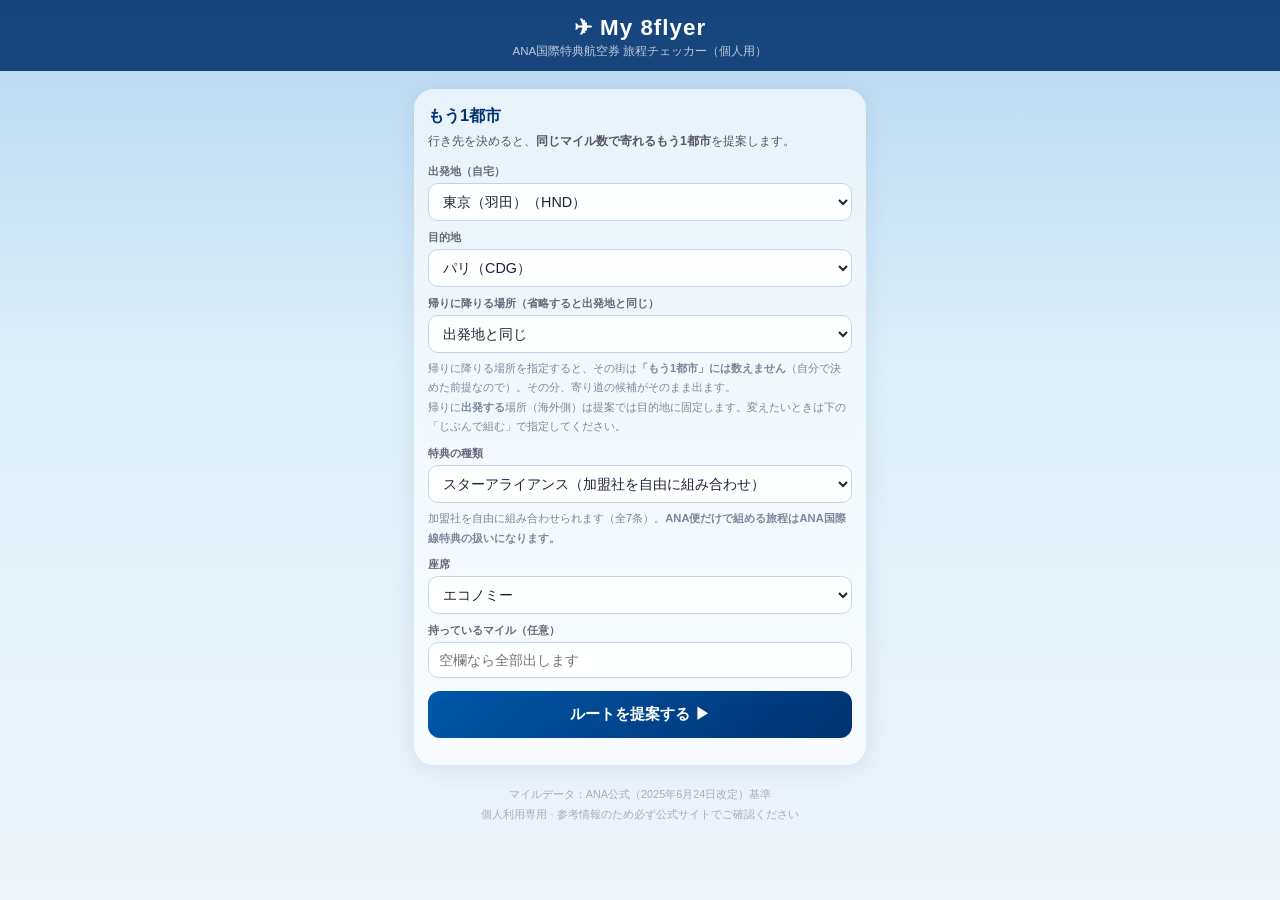
==== index.html @ 4a1cbf94 "feat(my8flyer): 特典の種類を3つに分け、グループ空港発の0件を是正 「成田→アムステルダムをベトナム航空で組みたいのに出てこない」への対応。 別々の原因が2つ重なっていた。  1) 提" ====
<!DOCTYPE html>
<html lang="ja">
<head>
  <meta charset="UTF-8">
  <meta name="viewport" content="width=device-width, initial-scale=1.0">
  <title>My 8flyer</title>
  <style>
    * { box-sizing: border-box; margin: 0; padding: 0; }
    /* ★ hidden は display 指定に負ける（.pp-form が display:flex のため
       「さがす」画面が消えなかった）。属性を最優先にする */
    [hidden] { display: none !important; }

    body {
      font-family: 'Helvetica Neue', Arial, sans-serif;
      background: linear-gradient(180deg, #b8d8f0 0%, #dceef8 40%, #eef5fb 100%);
      min-height: 100vh;
      color: #333;
    }

    header {
      background: rgba(0,50,110,0.88);
      color: white;
      padding: 14px 20px 12px;
      text-align: center;
    }
    header h1 { font-size: 1.4rem; font-weight: bold; letter-spacing: 1px; }
    header p  { font-size: 0.72rem; opacity: 0.7; margin-top: 3px; }

    .container {
      max-width: 480px;
      margin: 0 auto;
      padding: 18px 14px 40px;
    }

    /* ===== 飛行機セクション ===== */
    .plane-section {
      background: rgba(255,255,255,0.5);
      border-radius: 20px;
      padding: 14px 10px 18px;
      box-shadow: 0 4px 24px rgba(0,70,160,0.1);
      margin-bottom: 14px;
      backdrop-filter: blur(4px);
      position: relative;
    }
    .transit-counter {
      background: rgba(255,255,255,0.82);
      border-radius: 10px;
      padding: 5px 9px;
      font-size: 0.68rem;
      color: #445;
      line-height: 1.7;
      box-shadow: 0 1px 6px rgba(0,40,100,0.08);
      min-width: 80px;
      flex-shrink: 0;
    }
    .transit-counter .tc-dir {
      font-weight: bold;
      font-size: 0.7rem;
      color: #336;
      margin-bottom: 1px;
    }
    .transit-counter .tc-row {
      display: flex;
      justify-content: space-between;
      gap: 6px;
    }
    .transit-counter .tc-over  { color: #c53030; font-weight: bold; }
    .transit-counter .tc-ok    { color: #276749; }
    .plane-header {
      display: flex;
      align-items: center;
      gap: 8px;
      margin-bottom: 8px;
    }
    .plane-hint {
      text-align: center;
      font-size: 0.72rem;
      color: #6688aa;
      margin: 0;
      flex: 1;
    }
    #plane-svg {
      width: 100%;
      max-width: 380px;
      display: block;
      margin: 0 auto;
      overflow: visible;
    }
    .city-node { cursor: pointer; }
    .city-node:hover .node-circle { filter: brightness(1.15); }

    /* ===== 凡例 ===== */
    .legend {
      display: flex;
      justify-content: center;
      gap: 14px;
      flex-wrap: wrap;
      margin-top: 10px;
      font-size: 0.68rem;
      color: #557;
    }
    .legend-item { display: flex; align-items: center; gap: 4px; }
    .legend-dot  { width: 10px; height: 10px; border-radius: 50%; display: inline-block; }

    /* ===== ボタン ===== */
    .btn-validate {
      width: 100%;
      background: linear-gradient(135deg, #0057a8, #003270);
      color: white;
      border: none;
      border-radius: 12px;
      padding: 14px;
      font-size: 1rem;
      font-weight: bold;
      cursor: pointer;
      margin-bottom: 14px;
      box-shadow: 0 4px 12px rgba(0,50,150,0.2);
    }
    .btn-ana-bridge {
      width: 100%;
      background: linear-gradient(135deg, #ff8a3d, #ff6b35);
      color: white;
      border: none;
      border-radius: 12px;
      padding: 12px;
      font-size: 0.95rem;
      font-weight: bold;
      cursor: pointer;
      margin-bottom: 14px;
      box-shadow: 0 4px 12px rgba(255,107,53,0.25);
    }
    .btn-ana-bridge[disabled] {
      background: #ccc;
      cursor: not-allowed;
      box-shadow: none;
    }
    /* つながる便の組み合わせ（区間ごとのリストの上乗せ） */
    .cb-head { font-size: 0.82rem; font-weight: bold; color: #123; margin: 4px 0 10px; }
    .cb-head .cb-sub { display: block; font-size: 0.68rem; color: #7a879a; font-weight: normal;
                       margin-top: 2px; }
    .cb-dir { margin-bottom: 14px; }
    .cb-dir-h { font-size: 0.75rem; color: #556; margin-bottom: 6px; }
    .cb-dir-h span { color: #7a879a; }
    .cb-dir-h .cb-count { float: right; font-size: 0.68rem; }
    .cb-card { border: 1px solid #cfe0d6; border-radius: 12px; background: #f4faf7;
               padding: 10px 12px; margin-bottom: 8px; }
    .cb-card.soft { border-color: #e8cea0; background: #fdf8ef; }
    .cb-card-h { display: flex; justify-content: space-between; align-items: baseline;
                 gap: 8px; margin-bottom: 7px; }
    .cb-kind { font-size: 0.78rem; font-weight: bold; color: #14614a; }
    .cb-card.soft .cb-kind { color: #8a5a00; }
    .cb-total { font-size: 0.7rem; color: #7a879a; font-variant-numeric: tabular-nums; }
    .cb-seg { display: flex; gap: 8px; align-items: baseline; flex-wrap: wrap;
              font-size: 0.72rem; padding: 3px 0; }
    .cb-seg b { font-family: ui-monospace, Menlo, monospace; color: #123; }
    .cb-tm { color: #556; font-variant-numeric: tabular-nums; }
    .cb-day { font-size: 0.66rem; color: #0057a8; }
    .cb-conn { display: flex; justify-content: space-between; gap: 8px; font-size: 0.68rem;
               color: #7a879a; padding: 2px 0 2px 10px; border-left: 2px solid #dbe4ee;
               margin: 1px 0; }
    .cb-conn.so { color: #8a5a00; border-left-color: #e8cea0; font-weight: bold; }
    .cb-conn.ng { color: #a55; border-left-color: #e8b4b4; }
    .cb-use { width: 100%; margin-top: 8px; padding: 7px; border-radius: 9px; cursor: pointer;
              border: 1px solid #a8c9b8; background: #fff; color: #14614a;
              font-size: 0.72rem; font-weight: bold; }
    .cb-none { font-size: 0.72rem; color: #7a879a; margin: 0 0 8px; line-height: 1.7; }
    .cb-foot { font-size: 0.66rem; color: #7a879a; line-height: 1.75; margin: 4px 0 10px; }

    .ana-dates { margin: 14px 0 8px; padding: 12px; border: 1px solid #dbe4ee;
                 border-radius: 12px; background: #f7fafd; }
    .ana-dates-h { font-size: 0.8rem; font-weight: bold; color: #234; margin-bottom: 8px; }
    .ana-dates-row { display: flex; gap: 10px; flex-wrap: wrap; }
    .ana-date-f { flex: 1 1 160px; display: flex; flex-direction: column; gap: 4px; }
    .ana-date-f span { font-size: 0.72rem; color: #556; }
    .ana-date-f input { padding: 8px; border: 1px solid #c3d5e6; border-radius: 8px;
                        font-size: 0.85rem; background: #fff; }
    .ana-dates-note { font-size: 0.68rem; color: #7a879a; line-height: 1.7; margin: 8px 0 0; }
    .ana-dates-note.warn { color: #a33; }
    .ana-pick { margin-top: 10px; }
    .ana-pick-t { font-size: 0.72rem; color: #556; margin-bottom: 4px; }
    .ana-pick-row { display: flex; flex-wrap: wrap; gap: 4px; }
    .ana-pick-row button { font-size: 0.7rem; padding: 3px 7px; border-radius: 6px;
      background: #e4f4ec; color: #14614a; border: 1px solid #bfe0d1; cursor: pointer;
      font-variant-numeric: tabular-nums; }
    .ana-pick-row button:hover { background: #d3ece0; }
    .ana-pick details summary { font-size: 0.7rem; color: #0057a8; cursor: pointer; margin-top: 4px; }
    .btn-ana-bridge-hint {
      font-size: 0.72rem;
      color: #888;
      margin: -10px 0 14px 0;
      text-align: center;
    }

    /* ===== カード ===== */
    .card {
      background: white;
      border-radius: 14px;
      padding: 18px;
      margin-bottom: 14px;
      box-shadow: 0 2px 10px rgba(0,0,0,0.07);
    }
    .card-title {
      font-size: 0.73rem;
      font-weight: bold;
      color: #99a;
      text-transform: uppercase;
      letter-spacing: 0.8px;
      margin-bottom: 14px;
    }
    .result-route {
      background: #f4f8fc;
      border-radius: 9px;
      padding: 12px 14px;
      margin-bottom: 12px;
      line-height: 2.1;
      font-size: 0.87rem;
    }
    .check-item {
      display: flex;
      gap: 8px;
      padding: 8px 0;
      border-bottom: 1px solid #f0f2f6;
      font-size: 0.87rem;
      line-height: 1.5;
      align-items: flex-start;
    }
    .check-item:last-child { border-bottom: none; }
    .check-ok   { color: #276749; }
    .check-ng   { color: #c53030; }
    .check-warn { color: #975a16; }
    .check-info { color: #2b6cb0; font-weight: bold; }
    .mile-info {
      background: #eef5ff;
      border-radius: 10px;
      padding: 14px;
      margin-top: 12px;
    }
    .zone-badge {
      display: inline-block;
      background: #0057a8;
      color: white;
      border-radius: 5px;
      padding: 2px 9px;
      font-size: 0.75rem;
      font-weight: bold;
      margin-bottom: 6px;
    }
    .mile-row {
      display: flex;
      justify-content: space-between;
      padding: 4px 0;
      border-bottom: 1px solid #d8e8f8;
      font-size: 0.86rem;
    }
    .mile-row:last-of-type { border-bottom: none; }
    .mile-row .val { font-weight: bold; }

    .airline-grid {
      display: grid;
      grid-template-columns: 1fr 1fr;
      gap: 8px;
      font-size: 0.82rem;
      color: #445;
    }

    .hidden { display: none; }

    /* ===== モーダル ===== */
    .modal-overlay {
      position: fixed;
      inset: 0;
      background: rgba(0,20,60,0.5);
      z-index: 300;
      display: flex;
      align-items: flex-end;
    }
    .modal-overlay.hidden { display: none; }
    .modal {
      background: white;
      border-radius: 22px 22px 0 0;
      padding: 20px 20px 36px;
      width: 100%;
      max-height: 80vh;
      overflow-y: auto;
    }
    .modal-handle {
      width: 40px; height: 4px;
      background: #ddd;
      border-radius: 2px;
      margin: 0 auto 16px;
    }
    .modal-title {
      font-size: 1rem;
      font-weight: bold;
      margin-bottom: 14px;
      color: #222;
    }
    .modal select {
      width: 100%;
      padding: 12px;
      border: 1.5px solid #dde3ea;
      border-radius: 10px;
      font-size: 0.94rem;
      margin-bottom: 14px;
      background: #f8f9fb;
      appearance: none;
    }

    /* ストップオーバートグル */
    .surface-row {
      display: flex; align-items: flex-start; gap: 8px; margin: 10px 0 2px;
      padding: 9px 10px; background: #f2f7fb; border: 1px solid #d6e4f0;
      border-radius: 10px; cursor: pointer;
    }
    .surface-row.hidden { display: none; }
    .surface-row input { margin-top: 2px; }
    .surface-row b { font-size: 0.78rem; color: #223; font-weight: bold; }
    .surface-row small { display: block; font-size: 0.68rem; color: #7a879a; line-height: 1.7; margin-top: 3px; }
    .surface-note {
      font-size: 0.72rem; color: #0b5c40; background: #e6f5ee; border-radius: 8px;
      padding: 6px 9px; margin: 6px 10px 0; line-height: 1.7;
    }
    .surface-note.hidden { display: none; }
    .type-row {
      display: flex;
      align-items: center;
      gap: 8px;
      margin-bottom: 14px;
      flex-wrap: wrap;
    }
    .type-label {
      font-size: 0.82rem;
      color: #555;
      white-space: nowrap;
    }
    .type-btn {
      flex: 1;
      padding: 9px 8px;
      border: 2px solid #dde3ea;
      border-radius: 9px;
      background: white;
      font-size: 0.8rem;
      cursor: pointer;
      white-space: nowrap;
      text-align: center;
      transition: all 0.12s;
    }
    .type-btn.active {
      border-color: #0057a8;
      background: #e4f0ff;
      color: #0057a8;
      font-weight: bold;
    }
    /* 出発地・目的地・帰着地ではトグルをグレーアウト */
    .type-row.disabled {
      opacity: 0.38;
      pointer-events: none;
    }
    .type-row.disabled .type-label::after {
      content: '（乗り換え都市のみ設定可）';
      font-size: 0.7rem;
      color: #999;
    }

    .modal-buttons {
      display: flex;
      gap: 10px;
    }
    .btn-clear {
      flex: 1;
      background: #fee2e2;
      color: #c53030;
      border: none;
      border-radius: 10px;
      padding: 12px;
      font-size: 0.9rem;
      font-weight: bold;
      cursor: pointer;
    }
    .btn-close {
      flex: 1;
      background: #f0f2f5;
      color: #555;
      border: none;
      border-radius: 10px;
      padding: 12px;
      font-size: 0.9rem;
      font-weight: bold;
      cursor: pointer;
    }

    footer {
      text-align: center;
      color: #aab;
      font-size: 0.68rem;
      padding: 6px 0;
      line-height: 1.8;
    }

    /* ===== 設定パネル ===== */
    .settings-panel {
      background: rgba(255,255,255,0.65);
      border-radius: 14px;
      padding: 12px 16px;
      margin-bottom: 14px;
      box-shadow: 0 2px 8px rgba(0,50,150,0.07);
      backdrop-filter: blur(4px);
    }
    .settings-toggle {
      display: flex;
      justify-content: space-between;
      align-items: center;
      cursor: pointer;
      user-select: none;
      font-size: 0.82rem;
      font-weight: bold;
      color: #556;
    }
    .settings-body {
      margin-top: 14px;
      display: flex;
      flex-direction: column;
      gap: 12px;
    }
    .mode-options { display: flex; flex-direction: column; gap: 8px; }
    .mode-option {
      display: flex;
      align-items: center;
      gap: 8px;
      font-size: 0.85rem;
      color: #445;
      cursor: pointer;
    }
    .mode-option input[type="radio"] { accent-color: #0057a8; width: 16px; height: 16px; }
    .settings-field {
      display: flex;
      align-items: center;
      gap: 8px;
      flex-wrap: wrap;
    }
    .settings-field-label {
      font-size: 0.76rem;
      color: #667;
      min-width: 100px;
      flex-shrink: 0;
    }
    .token-input {
      flex: 1;
      min-width: 0;
      padding: 9px 12px;
      border: 1.5px solid #dde3ea;
      border-radius: 9px;
      font-size: 0.83rem;
      background: #f8f9fb;
    }
    .btn-token-save {
      padding: 9px 14px;
      background: #0057a8;
      color: white;
      border: none;
      border-radius: 9px;
      font-size: 0.8rem;
      font-weight: bold;
      cursor: pointer;
      white-space: nowrap;
      flex-shrink: 0;
    }
    .settings-status { font-size: 0.78rem; color: #38a169; min-height: 1.2em; }
    .settings-status.warn { color: #d97706; }
    .settings-divider { border: none; border-top: 1px solid #e8eaf0; margin: 4px 0; }
    .default-select {
      flex: 1;
      padding: 9px 10px;
      border: 1.5px solid #dde3ea;
      border-radius: 9px;
      font-size: 0.83rem;
      background: #f8f9fb;
    }

    /* ===== フライト確認カード ===== */
    .leg-block {
      background: #f4f8fc;
      border-radius: 10px;
      padding: 12px 14px;
      margin-bottom: 10px;
    }
    .leg-header {
      font-size: 0.87rem;
      font-weight: bold;
      color: #334;
      margin-bottom: 8px;
    }
    /* グループ集約表示用 */
    .leg-block-grouped { border-left: 3px solid #6b8db5; }
    .group-summary {
      font-size: 0.78rem;
      color: #667;
      margin-top: -4px;
      margin-bottom: 8px;
    }
    .leg-sub {
      padding: 6px 10px;
      margin: 4px 0;
      background: rgba(255,255,255,0.5);
      border-radius: 6px;
    }
    .leg-sub-header {
      font-size: 0.78rem;
      color: #555;
      margin-bottom: 4px;
    }
    .check-muted {
      color: #888;
      font-size: 0.8rem;
    }
    .flight-row {
      display: flex;
      flex-direction: column;
      gap: 3px;
      font-size: 0.84rem;
      color: #445;
      margin-bottom: 4px;
    }
    .flight-time { font-weight: bold; color: #0057a8; margin-left: 18px; }
    .gf-link { font-size: 0.72rem; font-weight: normal; color: #1a73e8; text-decoration: none; margin-left: 8px; white-space: nowrap; }

    /* ===== 実便（S-4・data/flights.json）===== */
    .rf-head {
      font-size: 0.72rem; color: #667; margin: 8px 0 4px;
      border-top: 1px solid #dde5ee; padding-top: 6px;
    }
    .rf-row {
      display: flex; gap: 10px; align-items: baseline;
      font-size: 0.82rem; padding: 2px 0;
    }
    .rf-no   { font-weight: bold; color: #334; min-width: 4.2em; font-variant-numeric: tabular-nums; }
    .rf-time { color: #445; font-variant-numeric: tabular-nums; white-space: nowrap; }
    .rf-days { font-size: 0.74rem; color: #778; margin-left: auto; white-space: nowrap; }
    .rf-note { font-size: 0.72rem; color: #889; margin-top: 4px; }
    .rf-warn {
      font-size: 0.78rem; color: #8a5a00; background: #fff8e6;
      border-radius: 6px; padding: 6px 8px; margin-top: 8px;
    }
    .gf-link:hover { text-decoration: underline; }
    .star-badge {
      display: inline-block;
      background: #ffd700;
      color: #664d00;
      border-radius: 4px;
      padding: 1px 5px;
      font-size: 0.68rem;
      font-weight: bold;
      margin-left: 5px;
      vertical-align: middle;
    }
    .conn-badge {
      display: inline-block;
      background: #c6f6d5;
      color: #22543d;
      border-radius: 4px;
      padding: 1px 5px;
      font-size: 0.68rem;
      font-weight: bold;
      margin-left: 5px;
      vertical-align: middle;
    }
    .partner-badge {
      display: inline-block;
      background: #bee3f8;
      color: #2a4365;
      border-radius: 4px;
      padding: 1px 5px;
      font-size: 0.68rem;
      font-weight: bold;
      margin-left: 5px;
      vertical-align: middle;
    }
    .partner-note {
      font-size: 0.73rem;
      color: #2b6cb0;
      background: #ebf8ff;
      border-left: 3px solid #63b3ed;
      padding: 5px 8px;
      margin-top: 6px;
      border-radius: 0 4px 4px 0;
    }
    .mock-note { font-size: 0.7rem; color: #d97706; margin-left: 5px; }
    .connection-block {
      margin-top: 12px;
      padding-top: 12px;
      border-top: 1px solid #d8e8f0;
    }
    .connection-row {
      display: flex;
      gap: 8px;
      padding: 5px 0;
      font-size: 0.83rem;
      align-items: flex-start;
    }
    .flight-actions { display: flex; gap: 10px; margin-top: 14px; }
    .btn-refresh {
      flex: 1;
      padding: 11px;
      background: #e4f0ff;
      color: #0057a8;
      border: none;
      border-radius: 10px;
      font-size: 0.84rem;
      font-weight: bold;
      cursor: pointer;
    }
    .btn-save-route {
      flex: 1;
      padding: 11px;
      background: #e6ffed;
      color: #276749;
      border: none;
      border-radius: 10px;
      font-size: 0.84rem;
      font-weight: bold;
      cursor: pointer;
    }
    .flight-loading {
      text-align: center;
      padding: 20px;
      color: #99a;
      font-size: 0.87rem;
    }

    /* ===== 保存ルートカード ===== */
    .saved-count { font-size: 0.72rem; color: #aab; margin-bottom: 10px; }
    .saved-route-item {
      display: flex;
      align-items: center;
      gap: 8px;
      padding: 10px 0;
      border-bottom: 1px solid #f0f2f6;
    }
    .saved-route-item:last-child { border-bottom: none; }
    .saved-route-info { flex: 1; min-width: 0; }
    .saved-route-name {
      font-size: 0.85rem;
      font-weight: bold;
      color: #334;
      white-space: nowrap;
      overflow: hidden;
      text-overflow: ellipsis;
    }
    .saved-route-date { font-size: 0.71rem; color: #aab; margin-top: 2px; }
    .btn-load-route {
      padding: 6px 11px;
      background: #0057a8;
      color: white;
      border: none;
      border-radius: 7px;
      font-size: 0.77rem;
      font-weight: bold;
      cursor: pointer;
      flex-shrink: 0;
    }
    .btn-del-route {
      padding: 6px 10px;
      background: #fee2e2;
      color: #c53030;
      border: none;
      border-radius: 7px;
      font-size: 0.77rem;
      cursor: pointer;
      flex-shrink: 0;
    }
    .btn-edit-route {
      padding: 6px 10px;
      background: #f0f2f5;
      color: #555;
      border: none;
      border-radius: 7px;
      font-size: 0.77rem;
      cursor: pointer;
      flex-shrink: 0;
    }
    .saved-route-comment {
      font-size: 0.72rem;
      color: #778;
      margin-top: 3px;
      white-space: nowrap;
      overflow: hidden;
      text-overflow: ellipsis;
    }

    /* ===== 編集モーダル ===== */
    .edit-modal-overlay {
      position: fixed;
      inset: 0;
      background: rgba(0,20,60,0.45);
      z-index: 400;
      display: flex;
      align-items: center;
      justify-content: center;
      padding: 20px;
    }
    .edit-modal-overlay.hidden { display: none; }
    .edit-modal {
      background: white;
      border-radius: 18px;
      padding: 24px 20px 20px;
      width: 100%;
      max-width: 400px;
      box-shadow: 0 8px 32px rgba(0,0,0,0.18);
    }
    .edit-modal-title {
      font-size: 1rem;
      font-weight: bold;
      color: #222;
      margin-bottom: 16px;
    }
    .edit-field-label {
      font-size: 0.78rem;
      color: #667;
      margin-bottom: 5px;
      display: block;
    }
    .edit-text-input {
      width: 100%;
      padding: 10px 12px;
      border: 1.5px solid #dde3ea;
      border-radius: 9px;
      font-size: 0.9rem;
      background: #f8f9fb;
      margin-bottom: 12px;
      box-sizing: border-box;
    }
    .edit-textarea {
      width: 100%;
      padding: 10px 12px;
      border: 1.5px solid #dde3ea;
      border-radius: 9px;
      font-size: 0.87rem;
      background: #f8f9fb;
      margin-bottom: 16px;
      box-sizing: border-box;
      resize: vertical;
      min-height: 72px;
      font-family: inherit;
    }
    .edit-modal-buttons { display: flex; gap: 10px; }
    .btn-edit-save {
      flex: 1;
      padding: 12px;
      background: linear-gradient(135deg, #0057a8, #003270);
      color: white;
      border: none;
      border-radius: 10px;
      font-size: 0.9rem;
      font-weight: bold;
      cursor: pointer;
    }
    .btn-edit-cancel {
      flex: 1;
      padding: 12px;
      background: #f0f2f5;
      color: #555;
      border: none;
      border-radius: 10px;
      font-size: 0.9rem;
      cursor: pointer;
    }

    /* ═══ もう1都市の提案（S1〜S3・S-5 2026-09-07）═══ */
    .pp {
      background: rgba(255,255,255,0.62);
      border-radius: 20px;
      padding: 16px 14px 18px;
      box-shadow: 0 4px 24px rgba(0,70,160,0.1);
      margin-bottom: 14px;
      backdrop-filter: blur(4px);
    }
    .pp-head h2 { font-size: 1.02rem; color: #003270; font-weight: bold; }
    .pp-head p  { font-size: 0.76rem; color: #556; line-height: 1.7; margin-top: 4px; }
    .pp-form { display: flex; flex-direction: column; gap: 9px; margin-top: 12px; }
    .pp-field { display: flex; flex-direction: column; gap: 4px; }
    .pp-field > span { font-size: 0.7rem; color: #667; font-weight: bold; }
    .pp-sel {
      width: 100%; padding: 9px 10px; font-size: 0.9rem; color: #223;
      background: rgba(255,255,255,0.9); border: 1px solid #c3d5e6;
      border-radius: 10px; font-family: inherit;
    }
    .pp-go {
      width: 100%; background: linear-gradient(135deg, #0057a8, #003270); color: #fff;
      border: none; border-radius: 12px; padding: 13px; font-size: 0.95rem;
      font-weight: bold; cursor: pointer; margin-top: 4px;
    }
    .pp-go:disabled { opacity: .55; cursor: default; }
    .pp-ghost {
      width: 100%; background: rgba(255,255,255,0.9); color: #0057a8;
      border: 1px solid #c3d5e6; border-radius: 12px; padding: 11px;
      font-size: 0.86rem; font-weight: bold; cursor: pointer;
    }
    .pp-msg { font-size: 0.76rem; color: #a33; line-height: 1.7; }
    .pp-hint { font-size: 0.7rem; color: #7a879a; line-height: 1.75; margin-top: -3px; }
    .pp-back { margin: 2px 0 10px; display: flex; gap: 8px; flex-wrap: wrap; }
    .pp-back .pp-ghost { width: auto; padding: 7px 14px; font-size: 0.8rem; }
    .pp-msg.wait { color: #556; }

    .pp-cond {
      display: flex; align-items: center; gap: 6px; flex-wrap: wrap;
      font-size: 0.7rem; color: #778; margin: 12px 0 10px;
    }
    .pp-pick {
      background: rgba(255,255,255,0.92); border: 1px solid #c3d5e6; border-radius: 999px;
      padding: 4px 11px; font-size: 0.74rem; font-weight: bold; color: #223;
      cursor: pointer; font-family: inherit;
    }
    .pp-pick.dim { color: #778; font-weight: normal; }
    .pp-base {
      background: rgba(255,255,255,0.88); border-radius: 12px; padding: 11px 12px;
      font-size: 0.78rem; color: #445; line-height: 1.8;
    }
    .pp-base b { font-size: 1.24rem; color: #003270; letter-spacing: .3px; }
    .pp-gain {
      display: flex; align-items: baseline; justify-content: space-between;
      margin: 14px 2px 8px;
    }
    .pp-gain h3 { font-size: 0.86rem; color: #003270; font-weight: bold; }
    .pp-gain span { font-size: 0.74rem; color: #667; }
    .pp-list { list-style: none; border: 1px solid #cfe0ee; border-radius: 12px; overflow: hidden; }
    .pp-list li + li { border-top: 1px solid #e3edf5; }
    .pp-city {
      display: grid; grid-template-columns: 1fr auto auto; gap: 9px; align-items: center;
      width: 100%; text-align: left; background: rgba(255,255,255,0.9); border: 0;
      padding: 10px 12px; font-family: inherit; font-size: 0.88rem; color: #223; cursor: pointer;
    }
    .pp-city.on { background: #eaf3fb; }
    .pp-city .sub { display: block; font-size: 0.68rem; color: #7a879a; margin-top: 2px; }
    /* 提携1社の案は、どの社の案かを都市名の横に出す（社が分からない一覧を見せない） */
    .pp-airline-tag { font-size: 0.66rem; color: #0b5a8a; background: #e6f1f8;
                      border-radius: 999px; padding: 1px 7px; margin-left: 6px; white-space: nowrap; }
    .pp-city .km  { font-size: 0.74rem; color: #556; font-variant-numeric: tabular-nums; }
    .pp-ways { background: #f4f9fd; border-top: 1px solid #e3edf5; }
    .pp-way {
      display: grid; grid-template-columns: 20px 1fr auto; gap: 9px; align-items: center;
      width: 100%; text-align: left; background: transparent; border: 0;
      padding: 9px 12px 9px 16px; font-family: inherit; color: #223; cursor: pointer;
      border-left: 3px solid transparent;
    }
    .pp-way + .pp-way { border-top: 1px solid #e7f0f7; }
    .pp-way.on { background: rgba(255,255,255,0.95); border-left-color: #0057a8; }
    .pp-way.home.on { border-left-color: #0b7a52; }
    .pp-way .wt { font-size: 0.78rem; font-weight: bold; line-height: 1.5; }
    .pp-way .wd { display: block; font-size: 0.68rem; color: #7a879a; font-weight: normal; }
    .pp-way .km { font-size: 0.72rem; color: #556; font-variant-numeric: tabular-nums; }
    .pp-foot { font-size: 0.7rem; color: #7a879a; line-height: 1.7; margin-top: 8px; }
    .pp-cal-note { display: block; margin-top: 4px; }
    /* 画面トップの「往路復路の日程を検索」。候補一覧より先に目に入る位置に置く */
    .pp-cal-bar { display: flex; flex-direction: column; gap: 4px; margin: 10px 0 4px; }
    .pp-cal-go {
      width: 100%; background: linear-gradient(135deg, #0b6b4f, #084d39); color: #fff;
      border: none; border-radius: 12px; padding: 11px 13px; font-size: 0.82rem;
      font-weight: bold; cursor: pointer; line-height: 1.45; text-align: left;
    }
    .pp-cal-go:disabled { background: #cfd8e2; color: #f7fafd; cursor: default; }
    .pp-cal-when { font-size: 0.7rem; color: #7a879a; }
    .pp-cal-why { font-size: 0.7rem; color: #8a5a00; line-height: 1.6; }
    /* 旅程の詳細に出す「空いている日」 */
    .pp-dates { margin: 12px 0 6px; padding: 12px; border: 1px solid #dbe4ee;
                border-radius: 12px; background: #f7fafd; }
    .pp-dates-h { font-size: 0.8rem; font-weight: bold; color: #234; margin-bottom: 8px; }
    .pp-date-side + .pp-date-side { margin-top: 12px; padding-top: 12px; border-top: 1px dashed #d3dde8; }
    .pp-date-t { font-size: 0.76rem; color: #556; margin-bottom: 6px; }
    .pp-date-t b { color: #123; }
    .pp-date-n { color: #1f6f4a; font-weight: bold; margin-left: 6px; }
    .pp-date-row { display: flex; flex-wrap: wrap; gap: 4px; }
    .pp-date { font-size: 0.7rem; padding: 3px 7px; border-radius: 6px; background: #e4f4ec;
               color: #14614a; border: 1px solid #bfe0d1; font-variant-numeric: tabular-nums; }
    .pp-date-row.wait .pp-date { background: #fdf3e0; color: #8a5a00; border-color: #e8ceA0; }
    .pp-date-more { margin-top: 6px; }
    .pp-date-more summary { font-size: 0.72rem; color: #0057a8; cursor: pointer; }
    .pp-date-more .pp-date-row { margin-top: 6px; }
    .pp-dates-none { font-size: 0.72rem; color: #7a879a; margin: 0; line-height: 1.7; }
    .pp-dates-foot { font-size: 0.68rem; color: #7a879a; line-height: 1.7; margin: 10px 0 0; }
    .pp-seat { color: #1f6f4a; font-weight: 700; }
    .pp-seat.partial { color: #8a6d1f; font-weight: 500; }
    .pp-sort { display: flex; gap: 6px; margin: 10px 0 2px; }
    .pp-sort-btn {
      font-size: 0.72rem; padding: 5px 11px; border-radius: 999px; cursor: pointer;
      border: 1px solid #cdd6e0; background: #fff; color: #566; font-family: inherit;
    }
    .pp-sort-btn.on { border-color: #1f6f4a; background: #eaf5ef; color: #1f6f4a; font-weight: 700; }
    .pp-more { width: 100%; background: transparent; border: 0; padding: 10px;
               font-size: 0.76rem; color: #0057a8; cursor: pointer; font-family: inherit; }

    .pp-note {
      font-size: 0.76rem; color: #0b5c40; background: #e6f5ee; border-radius: 10px;
      padding: 9px 11px; line-height: 1.75; margin-bottom: 10px;
    }
    .pp-note.plain { color: #445; background: rgba(255,255,255,0.88); }
    .pp-legs { border: 1px solid #cfe0ee; border-radius: 12px; overflow: hidden; }
    .pp-leg {
      display: grid; grid-template-columns: 76px 1fr; gap: 10px; align-items: center;
      padding: 9px 12px; font-size: 0.8rem; background: rgba(255,255,255,0.9);
    }
    .pp-leg + .pp-leg { border-top: 1px solid #e3edf5; }
    .pp-leg .pair { font-size: 0.72rem; font-weight: bold; color: #556; letter-spacing: .5px; }
    .pp-leg .who  { display: block; font-size: 0.68rem; color: #7a879a; }
    .pp-leg.so { background: #e6f5ee; }
    .pp-leg.so .who { color: #0b7a52; font-weight: bold; }
    .pp-kinds { display: flex; flex-direction: column; gap: 5px; margin: 10px 0; }
    .pp-kind { font-size: 0.74rem; color: #556; line-height: 1.6; }
    .pp-kind b { color: #223; }
    .pp-kind-warn { color: #8a5a00; background: #fff6e5; border-radius: 8px; padding: 7px 9px; line-height: 1.7; }
    .pp-warn { font-size: 0.68rem; color: #8a5a00; background: #fff1d6; border-radius: 999px;
               padding: 1px 6px; margin-left: 4px; white-space: nowrap; }
    .pp-actions { display: flex; flex-direction: column; gap: 8px; margin-top: 12px; }
  </style>
</head>
<!-- onclick="void(0)" はiOS SafariでSVG要素のタップを有効にする定番修正 -->
<body onclick="void(0);">

<header>
  <h1>✈ My 8flyer</h1>
  <p>ANA国際特典航空券 旅程チェッカー（個人用）</p>
</header>

<div class="container">

  <!-- ══════════════════════════════════════════════════════════════
       S1〜S3：もう1都市の提案（S-5・2026-09-07）
       同じマイル数で、目的地に加えてもう1都市に降りられる案を出す。
       判定は src/rules-core.js、必要マイルは src/miles-core.js、
       候補づくりは src/proposer.js が行う。ここには規約値を書かない。
       ══════════════════════════════════════════════════════════════ -->
  <section class="pp" id="pp">
    <div class="pp-head">
      <h2>もう1都市</h2>
      <p>行き先を決めると、<b>同じマイル数で寄れるもう1都市</b>を提案します。</p>
    </div>

    <!-- S1 さがす -->
    <div class="pp-form" id="pp-s1">
      <label class="pp-field">
        <span>出発地（自宅）</span>
        <select id="pp-origin" class="pp-sel"></select>
      </label>
      <label class="pp-field">
        <span>目的地</span>
        <select id="pp-dest" class="pp-sel"></select>
      </label>
      <label class="pp-field">
        <span>帰りに降りる場所（省略すると出発地と同じ）</span>
        <select id="pp-arrival" class="pp-sel"></select>
      </label>
      <p class="pp-hint">帰りに降りる場所を指定すると、その街は<b>「もう1都市」には数えません</b>（自分で決めた前提なので）。その分、寄り道の候補がそのまま出ます。<br>帰りに<b>出発する</b>場所（海外側）は提案では目的地に固定します。変えたいときは下の「じぶんで組む」で指定してください。</p>
      <!-- ★特典の種類は3つ。スターアライアンスと提携航空会社は**混ぜられない別の特典**で、
           提携社は1社だけで全区間を組む必要がある。1つの「提携航空会社特典」にまとめていた
           ときは、候補を畳む段で遠回りでないスタアラ便が必ず代表になり、提携1社の案が
           一覧から消えていた（2026-09-19 分割）。用語は「じぶんで組む」側の判定と同じ -->
      <label class="pp-field">
        <span>特典の種類</span>
        <select id="pp-award" class="pp-sel" onchange="ppAwardChange()">
          <option value="star">スターアライアンス（加盟社を自由に組み合わせ）</option>
          <option value="partner">提携航空会社（1社だけで組む）</option>
          <option value="ana">ANA便のみ</option>
        </select>
      </label>
      <label class="pp-field" id="pp-airline-field" hidden>
        <span>航空会社（全区間をこの1社で組みます）</span>
        <select id="pp-airline" class="pp-sel"></select>
      </label>
      <p class="pp-hint" id="pp-award-hint"></p>
      <label class="pp-field">
        <span>座席</span>
        <select id="pp-cabin" class="pp-sel">
          <option value="eco">エコノミー</option>
          <option value="biz">ビジネス</option>
        </select>
      </label>
      <label class="pp-field">
        <span>持っているマイル（任意）</span>
        <input id="pp-miles" class="pp-sel" type="number" inputmode="numeric" placeholder="空欄なら全部出します">
      </label>
      <button class="pp-go" id="pp-go" onclick="ppSearch()">ルートを提案する ▶</button>
      <div class="pp-msg" id="pp-msg"></div>
    </div>

    <!-- S2 候補 -->
    <div id="pp-s2" hidden>
      <div class="pp-cond">
        <span>条件</span>
        <button class="pp-pick" id="pp-cond-origin" onclick="ppEditCondition()">出発地 —</button>
        <button class="pp-pick dim" id="pp-cond-award" onclick="ppEditCondition()">—</button>
        <button class="pp-pick dim" id="pp-cond-cabin" onclick="ppEditCondition()">—</button>
        <button class="pp-pick" id="pp-cond-pin" onclick="ppEditCondition()" hidden>—</button>
      </div>
      <div class="pp-cal-bar" id="pp-cal-bar" hidden>
        <button class="pp-cal-go" type="button" id="pp-cal-go" onclick="ppOpenCalendar()">📅 国内↔海外の空いているANA便の往路復路の日程を検索</button>
        <span class="pp-cal-when" id="pp-cal-when"></span>
        <span class="pp-cal-why" id="pp-cal-why" hidden></span>
      </div>
      <div class="pp-back">
        <button class="pp-ghost" onclick="ppGo('s1')">◀ 条件を変える</button>
      </div>
      <div class="pp-base" id="pp-base"></div>
      <div class="pp-gain"><h3>もう1都市</h3><span id="pp-plus"></span></div>
      <div class="pp-sort" id="pp-sort" hidden></div>
      <ul class="pp-list" id="pp-list"></ul>
      <p class="pp-foot" id="pp-foot"></p>
    </div>

    <!-- S3 旅程 -->
    <div id="pp-s3" hidden>
      <div class="pp-gain"><h3 id="pp-s3-title">旅程</h3><span id="pp-s3-miles"></span></div>
      <p class="pp-note" id="pp-s3-note"></p>
      <div class="pp-legs" id="pp-legs"></div>
      <div class="pp-dates" id="pp-dates" hidden></div>
      <div class="pp-kinds" id="pp-kinds"></div>
      <div class="pp-actions">
        <button class="pp-go" onclick="ppToEditor()">この旅程を「じぶんで組む」に読み込む ▼</button>
        <button class="pp-ghost" onclick="ppBackToList()">◀ もう1都市の一覧に戻る</button>
      </div>
    </div>
  </section>

  <!-- ══ S4 じぶんで組む（従来の判定UI）。提案の画面とは行き来で切り替える ══ -->
  <div id="pane-editor" hidden>
  <div class="pp-back">
    <button class="pp-ghost" onclick="ppGo('s3')">◀ 提案に戻る</button>
    <button class="pp-ghost" onclick="ppFromEditor()">▲ この条件でもう1都市の提案を受ける</button>
  </div>

  <!-- 設定パネル -->
  <div class="settings-panel">
    <div class="settings-toggle" onclick="toggleSettings()">
      <span>⚙ 設定</span>
      <span id="settings-chevron">▼</span>
    </div>
    <div id="settings-body" class="settings-body" style="display:none">
      <!-- 特典航空券タイプ -->
      <div style="font-size:0.72rem;color:#667;font-weight:bold;margin-bottom:6px">特典航空券タイプ</div>
      <div class="mode-options">
        <label class="mode-option">
          <input type="radio" name="awardType" value="partner" onchange="onAwardTypeChange()">
          提携航空会社（スターアライアンス含む・全7条）
        </label>
        <label class="mode-option">
          <input type="radio" name="awardType" value="ana" onchange="onAwardTypeChange()">
          ANA便のみ（全5条）
        </label>
      </div>
      <div id="award-type-note" style="font-size:0.7rem;color:#88a;line-height:1.6;margin:-4px 0 10px 4px">
        提携航空会社：途中降機1回・乗換 国内1+海外2/方向、エリア制限あり<br>
        ANA便のみ：日本発SO不可・乗換 国内1/方向のみ<br>
        <span style="color:#a55;font-weight:bold">※本ツールは日本発着の旅程専用です。海外発の場合は未対応です。</span>
      </div>
      <hr class="settings-divider">
      <!-- フライト確認の表示設定 -->
      <div style="font-size:0.72rem;color:#667;font-weight:bold;margin-bottom:6px">フライト確認の表示</div>
      <label class="mode-option">
        <input type="checkbox" id="group-primary-toggle" onchange="onGroupPrimaryToggle()" checked>
        グループ空港は代表空港のみ表示（すっきり）
      </label>
      <div style="font-size:0.72rem;color:#889;line-height:1.5">
        東京=HND / 大阪=KIX など代表空港のみ表示します。<br>
        OFFにすると全空港（HND・NRT等）の運航会社を表示します。
      </div>
      <hr class="settings-divider">
      <!-- 保存ルートの端末間同期（任意） -->
      <div style="font-size:0.72rem;color:#667;font-weight:bold;margin-bottom:6px">保存ルートの端末間同期（任意）</div>
      <div style="font-size:0.72rem;color:#889;line-height:1.5;margin-bottom:8px">
        同期トークンを入れると保存ルートを複数端末で共有できます。空欄でもこの端末内では利用できます。
      </div>
      <div class="settings-field" id="token-row">
        <span class="settings-field-label">同期トークン</span>
        <input type="password" id="token-input" class="token-input" placeholder="入力して保存（任意）">
        <button class="btn-token-save" onclick="saveToken()">保存</button>
      </div>
      <div id="settings-status" class="settings-status"></div>
      <div id="conn-test-result" style="font-size:0.76rem;line-height:1.8;white-space:pre-wrap"></div>
      <hr class="settings-divider">
      <!-- デフォルト出発地・帰着地 -->
      <div class="mode-options">
        <label class="mode-option">
          <input type="checkbox" id="default-toggle" onchange="onDefaultToggle()">
          デフォルト出発地・帰着地を設定する
        </label>
      </div>
      <div id="default-fields" style="display:none;flex-direction:column;gap:10px">
        <div class="settings-field">
          <span class="settings-field-label">出発地</span>
          <select id="default-dep-select" class="default-select" onchange="saveDefaultDep()"></select>
        </div>
        <div class="settings-field">
          <span class="settings-field-label">帰着地</span>
          <select id="default-arr-select" class="default-select" onchange="saveDefaultArr()"></select>
        </div>
      </div>
      <hr class="settings-divider">
      <!-- オープンジョー設定 -->
      <div class="mode-options">
        <label class="mode-option">
          <input type="checkbox" id="open-jaw-toggle" onchange="onOpenJawToggle()">
          オープンジョー（往路到着地 ≠ 復路出発地）
        </label>
      </div>
      <div id="open-jaw-fields" style="display:none;flex-direction:column;gap:10px">
        <div style="font-size:0.74rem;color:#667;line-height:1.6">
          往路と復路で折り返し地点が異なる旅程です。<br>
          例: 東京→パリ着 / ミュンヘン発→東京（第6条: 同一<b>エリア</b>必須／異なるゾーンは第7条で1/2合算）
        </div>
        <div class="settings-field">
          <span class="settings-field-label">復路出発地</span>
          <select id="open-jaw-dep-select" class="default-select" onchange="saveOpenJawDep()"></select>
        </div>
      </div>
    </div>
  </div>

  <div class="plane-section">
    <div class="plane-header">
      <div class="transit-counter" id="transit-counter">
        <div class="tc-dir">往路</div>
        <div class="tc-row">
          <span data-cell="dom">国内 <span id="tc-out-dom">0</span>/<span id="tc-out-dom-max">2</span></span>
          <span data-cell="ovs">海外 <span id="tc-out-ovs">0</span>/<span id="tc-out-ovs-max">2</span></span>
        </div>
        <div class="tc-dir" style="margin-top:4px">復路</div>
        <div class="tc-row">
          <span data-cell="dom">国内 <span id="tc-ret-dom">0</span>/<span id="tc-ret-dom-max">2</span></span>
          <span data-cell="ovs">海外 <span id="tc-ret-ovs">0</span>/<span id="tc-ret-ovs-max">2</span></span>
        </div>
      </div>
      <p class="plane-hint">各丸をタップして都市を設定 · <span style="display:inline-flex;align-items:center;justify-content:center;width:14px;height:14px;border-radius:50%;background:#d97706;color:white;font-size:8px;font-weight:bold;vertical-align:middle;">S</span> マークがストップオーバー</p>
      <p class="surface-note hidden" id="surface-note"></p>
    </div>

    <!--
      SVG viewBox: 0 0 320 490
      【翼】縦に広げてドット位置を分散（被り解消）
        左翼: (140,188) (5,298) (140,302)
        右翼: (180,188) (315,298) (180,302)
      【ドット座標】
        目的地:  (160, 50)
        往路①:  (108, 220)  往路②: (42, 278)  往路③: (118, 278)
        復路①:  (212, 220)  復路②: (202, 278)  復路③: (278, 278)
        出発地:  (110, 408)  帰着地: (210, 408)
    -->
    <svg id="plane-svg" viewBox="0 0 320 490" xmlns="http://www.w3.org/2000/svg">
      <defs>
        <linearGradient id="fuseGrad" x1="0" y1="0" x2="1" y2="0">
          <stop offset="0%"   stop-color="#ccd8ec"/>
          <stop offset="45%"  stop-color="#e2ecf8"/>
          <stop offset="100%" stop-color="#c4d4e8"/>
        </linearGradient>
        <linearGradient id="wingGrad" x1="0" y1="0" x2="0" y2="1">
          <stop offset="0%"   stop-color="#bccce0"/>
          <stop offset="100%" stop-color="#a4b8d4"/>
        </linearGradient>
        <filter id="sh">
          <feDropShadow dx="0" dy="3" stdDeviation="5" flood-color="#004" flood-opacity="0.1"/>
        </filter>
      </defs>

      <!-- 左翼（縦に広げて3つのドットを分散） -->
      <polygon points="140,188 5,298 140,302" fill="url(#wingGrad)" filter="url(#sh)"/>
      <!-- 右翼 -->
      <polygon points="180,188 315,298 180,302" fill="url(#wingGrad)" filter="url(#sh)"/>
      <!-- 左尾翼 -->
      <polygon points="140,378 78,422 140,402" fill="url(#wingGrad)"/>
      <!-- 右尾翼 -->
      <polygon points="180,378 242,422 180,402" fill="url(#wingGrad)"/>
      <!-- 胴体 -->
      <ellipse cx="160" cy="234" rx="30" ry="192" fill="url(#fuseGrad)" filter="url(#sh)"/>
      <!-- 胴体ハイライト -->
      <ellipse cx="153" cy="234" rx="10" ry="182" fill="rgba(255,255,255,0.3)"/>
      <!-- 窓（装飾） -->
      <circle cx="160" cy="100" r="6" fill="rgba(180,210,240,0.75)" stroke="rgba(150,185,220,0.5)" stroke-width="1"/>
      <circle cx="160" cy="120" r="6" fill="rgba(180,210,240,0.75)" stroke="rgba(150,185,220,0.5)" stroke-width="1"/>
      <circle cx="160" cy="140" r="6" fill="rgba(180,210,240,0.75)" stroke="rgba(150,185,220,0.5)" stroke-width="1"/>

      <!-- 区間ラベル -->
      <text x="56"  y="175" text-anchor="middle" fill="#0057a8" font-size="13" font-weight="bold" opacity="0.78" font-family="Arial">往路</text>
      <text x="264" y="175" text-anchor="middle" fill="#0057a8" font-size="13" font-weight="bold" opacity="0.78" font-family="Arial">復路</text>

      <!-- ========== City Nodes ========== -->

      <!-- 目的地（先っぽ・オレンジ） -->
      <g id="node-destination" class="city-node" onclick="openModal('destination')">
        <circle class="node-circle" cx="160" cy="50" r="24" fill="#f47c20" stroke="white" stroke-width="3"/>
        <text id="txt-destination" x="160" y="55" text-anchor="middle" fill="white" font-size="10" font-weight="bold" font-family="Arial">＋</text>
        <text x="160" y="83" text-anchor="middle" fill="#c55a00" font-size="11" font-weight="bold" font-family="Arial">目的地</text>
      </g>

      <!-- 復路出発地（オープンジョー時のみ表示・紫） -->
      <g id="node-returnDep" class="city-node" style="display:none" onclick="openModal('returnDep')">
        <!-- 目的地と復路出発地を繋ぐ破線 -->
        <line x1="178" y1="62" x2="200" y2="80" stroke="#7c3aed" stroke-width="1.5" stroke-dasharray="3,2" opacity="0.7"/>
        <circle class="node-circle" cx="212" cy="92" r="18" fill="#7c3aed" stroke="white" stroke-width="2.5"/>
        <text id="txt-returnDep" x="212" y="96" text-anchor="middle" fill="white" font-size="9" font-weight="bold" font-family="Arial">＋</text>
        <text x="212" y="120" text-anchor="middle" fill="#6b21a8" font-size="9" font-weight="bold" font-family="Arial">復路出発</text>
      </g>

      <!-- 往路 乗り継ぎ① (下・内側) ※①③入れ替え済み -->
      <g id="node-out-0" class="city-node" onclick="openModal('out-0')">
        <circle class="node-circle" cx="118" cy="278" r="23" fill="#3a80d2" stroke="white" stroke-width="2.5" opacity="0.42"/>
        <text id="txt-out-0" x="118" y="283" text-anchor="middle" fill="white" font-size="10" font-weight="bold" font-family="Arial">＋</text>
        <!-- ストップオーバーバッジ -->
        <g id="badge-out-0" style="visibility:hidden">
          <circle cx="137" cy="263" r="9" fill="#d97706" stroke="white" stroke-width="1.5"/>
          <text x="137" y="267" text-anchor="middle" fill="white" font-size="8" font-weight="bold" font-family="Arial">S</text>
        </g>
      </g>

      <!-- 往路 乗り継ぎ② (下・外側) -->
      <g id="node-out-1" class="city-node" onclick="openModal('out-1')">
        <circle class="node-circle" cx="42" cy="278" r="23" fill="#3a80d2" stroke="white" stroke-width="2.5" opacity="0.42"/>
        <text id="txt-out-1" x="42" y="283" text-anchor="middle" fill="white" font-size="10" font-weight="bold" font-family="Arial">＋</text>
        <g id="badge-out-1" style="visibility:hidden">
          <circle cx="61" cy="263" r="9" fill="#d97706" stroke="white" stroke-width="1.5"/>
          <text x="61" y="267" text-anchor="middle" fill="white" font-size="8" font-weight="bold" font-family="Arial">S</text>
        </g>
      </g>

      <!-- 往路 乗り継ぎ③ (上・内側) ※①③入れ替え済み -->
      <g id="node-out-2" class="city-node" onclick="openModal('out-2')">
        <circle class="node-circle" cx="108" cy="220" r="23" fill="#3a80d2" stroke="white" stroke-width="2.5" opacity="0.42"/>
        <text id="txt-out-2" x="108" y="225" text-anchor="middle" fill="white" font-size="10" font-weight="bold" font-family="Arial">＋</text>
        <g id="badge-out-2" style="visibility:hidden">
          <circle cx="127" cy="205" r="9" fill="#d97706" stroke="white" stroke-width="1.5"/>
          <text x="127" y="209" text-anchor="middle" fill="white" font-size="8" font-weight="bold" font-family="Arial">S</text>
        </g>
      </g>

      <!-- 復路 乗り継ぎ① (上・内側) -->
      <g id="node-ret-0" class="city-node" onclick="openModal('ret-0')">
        <circle class="node-circle" cx="212" cy="220" r="23" fill="#38a169" stroke="white" stroke-width="2.5" opacity="0.42"/>
        <text id="txt-ret-0" x="212" y="225" text-anchor="middle" fill="white" font-size="10" font-weight="bold" font-family="Arial">＋</text>
        <g id="badge-ret-0" style="visibility:hidden">
          <circle cx="231" cy="205" r="9" fill="#d97706" stroke="white" stroke-width="1.5"/>
          <text x="231" y="209" text-anchor="middle" fill="white" font-size="8" font-weight="bold" font-family="Arial">S</text>
        </g>
      </g>

      <!-- 復路 乗り継ぎ② (下・外側) ※②③入れ替え済み -->
      <g id="node-ret-1" class="city-node" onclick="openModal('ret-1')">
        <circle class="node-circle" cx="278" cy="278" r="23" fill="#38a169" stroke="white" stroke-width="2.5" opacity="0.42"/>
        <text id="txt-ret-1" x="278" y="283" text-anchor="middle" fill="white" font-size="10" font-weight="bold" font-family="Arial">＋</text>
        <g id="badge-ret-1" style="visibility:hidden">
          <circle cx="260" cy="263" r="9" fill="#d97706" stroke="white" stroke-width="1.5"/>
          <text x="260" y="267" text-anchor="middle" fill="white" font-size="8" font-weight="bold" font-family="Arial">S</text>
        </g>
      </g>

      <!-- 復路 乗り継ぎ③ (下・内側) ※②③入れ替え済み -->
      <g id="node-ret-2" class="city-node" onclick="openModal('ret-2')">
        <circle class="node-circle" cx="202" cy="278" r="23" fill="#38a169" stroke="white" stroke-width="2.5" opacity="0.42"/>
        <text id="txt-ret-2" x="202" y="283" text-anchor="middle" fill="white" font-size="10" font-weight="bold" font-family="Arial">＋</text>
        <g id="badge-ret-2" style="visibility:hidden">
          <circle cx="221" cy="263" r="9" fill="#d97706" stroke="white" stroke-width="1.5"/>
          <text x="221" y="267" text-anchor="middle" fill="white" font-size="8" font-weight="bold" font-family="Arial">S</text>
        </g>
      </g>

      <!-- 出発地（左尾翼・赤） -->
      <g id="node-departure" class="city-node" onclick="openModal('departure')">
        <circle class="node-circle" cx="110" cy="408" r="23" fill="#e53e3e" stroke="white" stroke-width="2.5"/>
        <text id="txt-departure" x="110" y="413" text-anchor="middle" fill="white" font-size="10" font-weight="bold" font-family="Arial">＋</text>
        <text x="97" y="440" text-anchor="middle" fill="#b03030" font-size="10" font-weight="bold" font-family="Arial">出発地</text>
      </g>

      <!-- 帰着地（右尾翼・赤薄） -->
      <g id="node-arrival" class="city-node" onclick="openModal('arrival')">
        <circle class="node-circle" cx="210" cy="408" r="23" fill="#e53e3e" stroke="white" stroke-width="2.5" opacity="0.5"/>
        <text id="txt-arrival" x="210" y="413" text-anchor="middle" fill="white" font-size="10" font-weight="bold" font-family="Arial">同</text>
        <text x="223" y="440" text-anchor="middle" fill="#b03030" font-size="10" font-weight="bold" font-family="Arial">帰着地</text>
      </g>
    </svg>

    <!-- 凡例 -->
    <div class="legend">
      <span class="legend-item"><span class="legend-dot" style="background:#f47c20"></span>目的地</span>
      <span class="legend-item"><span class="legend-dot" style="background:#3a80d2"></span>往路接続</span>
      <span class="legend-item"><span class="legend-dot" style="background:#38a169"></span>復路接続</span>
      <span class="legend-item"><span class="legend-dot" style="background:#e53e3e"></span>出発/帰着</span>
      <span class="legend-item"><span style="display:inline-flex;align-items:center;justify-content:center;width:14px;height:14px;border-radius:50%;background:#d97706;color:white;font-size:8px;font-weight:bold;">S</span>ストップオーバー</span>
      <span class="legend-item" id="legend-returnDep" style="display:none"><span class="legend-dot" style="background:#7c3aed"></span>復路出発地（OJ）</span>
    </div>
  </div>

  <button class="btn-validate" onclick="validate()">ルールを検証する ▶</button>

  <!-- ANAへ渡す日付。ここで入れた日付がANAのフォームに最初から入る -->
  <div class="ana-dates" id="ana-dates">
    <div class="ana-dates-h">📅 ANAに入れる日付</div>
    <div class="ana-dates-row">
      <label class="ana-date-f">
        <span>往路日（出発地 → 目的地）</span>
        <input type="date" id="ana-date-out">
      </label>
      <label class="ana-date-f">
        <span>復路日（目的地 → 帰着地）</span>
        <input type="date" id="ana-date-in">
      </label>
    </div>
    <div id="ana-date-pick"></div>
    <p class="ana-dates-note" id="ana-dates-note">空欄のままでも開けます（そのときはANAの画面で日付を入れてください）。</p>
  </div>
  <button class="btn-ana-bridge" onclick="sendRouteToAnaBridge()" id="btn-ana-bridge">✈️ ANAで空席確認（拡張機能必要）</button>
  <div class="btn-ana-bridge-hint" id="btn-ana-bridge-hint">※ Chrome拡張「My 8flyer → ANA Bridge」をインストールすると有効</div>

  <!-- 結果カード -->
  <div class="card hidden" id="result-card">
    <div class="card-title" onclick="toggleResultCard()"
         style="cursor:pointer;display:flex;justify-content:space-between;align-items:center">
      <span>ルール検証結果</span>
      <span id="result-chevron" style="font-size:0.8rem;color:#bbb">▼</span>
    </div>
    <!-- 常時表示: 総合判定 + 旅程テキスト -->
    <div id="result-summary"></div>
    <!-- 折りたたみ: 各ルール詳細 + マイル情報 -->
    <div id="result-body" style="display:none">
      <div id="check-results"></div>
      <div class="mile-info hidden" id="mile-info"></div>
    </div>
  </div>

  <!-- フライト確認カード（旅程確定時に表示） -->
  <div class="card hidden" id="flight-card">
    <div class="card-title">フライト確認</div>
    <div id="flight-combos"></div>
    <div id="flight-legs"></div>
    <div id="flight-connections"></div>
    <div class="flight-actions">
      <button class="btn-refresh" onclick="refreshFlights()">🔄 再取得</button>
      <button class="btn-save-route" onclick="saveRoute()">💾 このルートを保存</button>
    </div>
  </div>

  <!-- 特典航空券ルール参照（モード別に出し分け） -->
  <details class="card" style="cursor:pointer" id="rules-card">
    <summary style="font-size:0.73rem;font-weight:bold;color:#99a;text-transform:uppercase;letter-spacing:0.8px;list-style:none;display:flex;justify-content:space-between;align-items:center">
      <span id="rules-card-title">提携航空会社特典航空券ルール（全7条）</span><span style="font-size:0.8rem;color:#bbb">▼</span>
    </summary>
    <!-- 提携航空会社 全7条 -->
    <div id="rules-partner" style="margin-top:14px;font-size:0.82rem;line-height:1.75;color:#445">
      <div style="padding:6px 0;border-bottom:1px solid #f0f2f5"><b>ルール1</b> 出発地からの必要マイル数が最も高い地点を目的地とする</div>
      <div style="padding:6px 0;border-bottom:1px solid #f0f2f5"><b>ルール2</b> 往路・復路それぞれの最初または最後の都市を経由できない</div>
      <div style="padding:6px 0;border-bottom:1px solid #f0f2f5"><b>ルール3</b> 乗り換え地点には制限あり（世界一周を除く）— 出発地・目的地のエリア外は経由不可</div>
      <div style="padding:6px 0;border-bottom:1px solid #f0f2f5"><b>ルール4</b> 出発地から必要マイル数がより高いゾーンの都市を乗り換えにできない</div>
      <div style="padding:6px 0;border-bottom:1px solid #f0f2f5"><b>ルール5</b> 出発地と帰着地が異なる場合は同一国（米=カナダ、欧州=同一国扱い等の特例あり）</div>
      <div style="padding:6px 0;border-bottom:1px solid #f0f2f5"><b>ルール6</b> 出発地≠帰着地 or 往路到着≠復路出発の場合は同一<b>エリア</b>（同一ゾーンである必要なし）</div>
      <div style="padding:6px 0"><b>ルール7</b> 往路到着地と復路出発地が異なるゾーンの場合、マイルは各ゾーン必要マイルの1/2合算</div>
      <div style="margin-top:10px;font-size:0.7rem;color:#aab;line-height:1.9">
        ※途中降機: 日本発・海外発とも目的地以外に往路・復路いずれか1回可能<br>
        ※乗り換え: 日本国内 往路・復路各1回まで＋日本以外 往路・復路各2回まで（往復計6回まで）<br>
        <span style="display:block;margin-top:4px;padding-top:4px;border-top:1px dashed #ccd">
        ・目的地は乗り換え回数に含めません<br>
        ・地上移動区間は両端の都市を合わせて1回の乗り換えと数えます<br>
        ・途中降機（ストップオーバー）は乗り継ぎ回数に含まれます
        </span>
        <span style="display:block;margin-top:4px">
        参照：<a href="https://www.ana.co.jp/ja/jp/guide/amc/award/tk/usage/" target="_blank" rel="noopener">ANA公式 提携航空会社特典航空券 ご利用条件</a>（2025年6月24日以降の予約・発券分）
        </span>
      </div>
    </div>
    <!-- ANA便のみ 全5条 -->
    <div id="rules-ana" style="display:none;margin-top:14px;font-size:0.82rem;line-height:1.75;color:#445">
      <div style="padding:6px 0;border-bottom:1px solid #f0f2f5"><b>ルール1</b> 出発地からの必要マイル数が最も高い地点を目的地とする</div>
      <div style="padding:6px 0;border-bottom:1px solid #f0f2f5"><b>ルール2</b> 往路・復路それぞれの最初または最後の都市を経由できない</div>
      <div style="padding:6px 0;border-bottom:1px solid #f0f2f5"><b>ルール3</b> 出発地と帰着地が異なる場合は同一国（米=カナダ、欧州=同一国扱い等の特例あり）</div>
      <div style="padding:6px 0;border-bottom:1px solid #f0f2f5"><b>ルール4</b> 出発地≠帰着地 or 往路到着≠復路出発の場合は同一<b>エリア</b></div>
      <div style="padding:6px 0"><b>ルール5</b> 往路到着地と復路出発地が異なるゾーンの場合、マイルは各ゾーン必要マイルの1/2合算</div>
      <div style="margin-top:10px;font-size:0.7rem;color:#aab;line-height:1.9">
        ※途中降機: <b>日本発は不可</b>、海外発は目的地以外に1回可能<br>
        ※乗り換え: 日本国内で往路・復路各1回まで（往復計2回まで）<br>
        <span style="display:block;margin-top:4px;padding-top:4px;border-top:1px dashed #ccd">
        ・目的地は乗り換え回数に含めません<br>
        ・地上移動区間は両端の都市を合わせて1回の乗り換えと数えます<br>
        ・途中降機（ストップオーバー）は乗り継ぎ回数に含まれます
        </span>
        <span style="display:block;margin-top:4px">
        参照：<a href="https://www.ana.co.jp/ja/jp/guide/amc/award/international/usage/" target="_blank" rel="noopener">ANA公式 ANA国際線特典航空券 ご利用条件</a>（2025年6月24日以降の予約・発券分）
        </span>
      </div>
    </div>
  </details>

  <!-- ANA予約実行時の注意（折りたたみ） -->
  <details class="card" style="border-left: 4px solid #e53e3e; cursor:pointer;">
    <summary style="font-size:0.73rem;font-weight:bold;color:#c53030;text-transform:uppercase;letter-spacing:0.8px;list-style:none;display:flex;justify-content:space-between;align-items:center;">
      <span>予約実行時の注意（ANA公式サイト）</span><span style="font-size:0.8rem;color:#e53e3e">▼</span>
    </summary>
    <div style="margin-top:14px;font-size:0.85rem; line-height:1.8; color:#444;">
      <p style="margin-bottom:10px">
        旅程が正しくても、ANA公式サイトで以下のエラーが出る場合があります：
      </p>
      <div style="background:#fff5f5; border-radius:8px; padding:12px; margin-bottom:10px; font-size:0.82rem; color:#555;">
        <b>「あいにく手続きを承れません。再度お試しいただくか、当メッセージが繰り返し出る場合は、文末に表示されているエラーコードをお控えのうえ、お電話にてANAへお問い合わせください。」</b><br>
        エラーコード：<code style="background:#fee;padding:2px 6px;border-radius:4px;color:#c00">E_A04P01_0001</code>
      </div>
      <p style="color:#666; font-size:0.82rem;">
        ➡ <b>旅程内のいずれかの便で特典座席の空席がない</b>ことを意味します。<br>
        ルール上は正しい旅程でも、空席状況次第で予約できません。<br>
        WEBでは購入不可なので、ANAへ電話し近い便のご提案を受けてください。
      </p>
    </div>
  </details>

  <!-- スターアライアンス -->
  <div class="card">
    <div class="card-title">スターアライアンス 主要加盟航空会社</div>
    <div class="airline-grid">
      <div>🇯🇵 NH — ANA</div>
      <div>🇺🇸 UA — ユナイテッド</div>
      <div>🇩🇪 LH — ルフトハンザ</div>
      <div>🇨🇭 LX — スイス</div>
      <div>🇸🇬 SQ — シンガポール航空</div>
      <div>🇹🇭 TG — タイ国際</div>
      <div>🇹🇼 BR — エバー航空</div>
      <div>🇰🇷 OZ — アシアナ</div>
      <div>🇮🇳 AI — エア・インディア</div>
      <div>🇹🇷 TK — トルコ航空</div>
      <div>🇨🇦 AC — エア・カナダ</div>
      <div>🇨🇳 CA — 中国国際航空</div>
    </div>
  </div>

  <!-- 保存ルートカード -->
  <div class="card" id="saved-card">
    <div class="card-title">保存ルート</div>
    <div id="saved-count" class="saved-count"></div>
    <div id="saved-list"></div>
  </div>

  </div><!-- /#pane-editor -->

  <footer>
    マイルデータ：ANA公式（2025年6月24日改定）基準<br>
    個人利用専用 · 参考情報のため必ず公式サイトでご確認ください
  </footer>
</div>

<!-- ルート編集モーダル -->
<div class="edit-modal-overlay hidden" id="edit-modal-overlay">
  <div class="edit-modal">
    <div class="edit-modal-title">ルートを編集</div>
    <label class="edit-field-label">ルート名</label>
    <input type="text" id="edit-name-input" class="edit-text-input" placeholder="例：広島→パリ（ANA直行）">
    <label class="edit-field-label">コメント</label>
    <textarea id="edit-comment-input" class="edit-textarea" placeholder="例：2026年夏休み候補。安い時期に実行したい"></textarea>
    <div class="edit-modal-buttons">
      <button class="btn-edit-save" onclick="saveEditRoute()">保存</button>
      <button class="btn-edit-cancel" onclick="closeEditModal()">キャンセル</button>
    </div>
  </div>
</div>

<!-- 都市選択モーダル（ボトムシート） -->
<div class="modal-overlay hidden" id="modal-overlay" onclick="handleOverlayClick(event)">
  <div class="modal">
    <div class="modal-handle"></div>
    <div class="modal-title" id="modal-title">都市を選択</div>

    <!-- 都市ドロップダウン（選択即確定） -->
    <select id="modal-select"></select>

    <!-- ストップオーバートグル（接続都市のみ表示） -->
    <div class="type-row hidden" id="type-row">
      <span class="type-label">タイプ：</span>
      <button id="btn-transit"   class="type-btn active" onclick="setType('transit')">🔄 乗り換え（トランジット）</button>
      <button id="btn-stopover"  class="type-btn"        onclick="setType('stopover')"><span style="display:inline-flex;align-items:center;justify-content:center;width:16px;height:16px;border-radius:50%;background:#d97706;color:white;font-size:9px;font-weight:bold;vertical-align:middle;margin-right:2px;">S</span> ストップオーバー</button>
    </div>

    <!-- 陸路移動（この都市から次の都市までを飛行機に乗らずに移動する） -->
    <label class="surface-row hidden" id="surface-row">
      <input type="checkbox" id="surface-chk" onchange="setSurface(this.checked)">
      <span>
        <b>🚄 次の都市までは飛行機に乗らない（陸路で移動する）</b>
        <small>例：羽田に着いて、成田から飛ぶ。規約では<b>両端の都市を合わせて乗り換え1回</b>と数えます。</small>
      </span>
    </label>

    <div class="modal-buttons">
      <button class="btn-clear" onclick="clearCity()">クリア</button>
      <button class="btn-close" onclick="closeModal()">閉じる</button>
    </div>
  </div>
</div>

<script>
// ===== 都市マスタ =====
const CITIES = [
  // ── グループ空港（複数空港を一括でフライト確認） ──
  { name:"東京（羽田 / 成田）",        iata:"TYO", type:"domestic", zone:1, miles:0, group:["HND","NRT"] },
  { name:"大阪（関空 / 伊丹 / 神戸）", iata:"OSA", type:"domestic", zone:1, miles:0, group:["KIX","ITM","UKB"] },
  // ── 個別空港（北→南） ──
  { name:"札幌（新千歳）",    iata:"CTS", type:"domestic", zone:1, miles:0 },
  { name:"仙台",              iata:"SDJ", type:"domestic", zone:1, miles:0 },
  { name:"東京（成田）",      iata:"NRT", type:"domestic", zone:1, miles:0 },
  { name:"東京（羽田）",      iata:"HND", type:"domestic", zone:1, miles:0 },
  { name:"名古屋",            iata:"NGO", type:"domestic", zone:1, miles:0 },
  { name:"大阪（関西）",      iata:"KIX", type:"domestic", zone:1, miles:0 },
  { name:"大阪（伊丹）",      iata:"ITM", type:"domestic", zone:1, miles:0 },
  { name:"神戸",              iata:"UKB", type:"domestic", zone:1, miles:0 },
  { name:"岡山",              iata:"OKJ", type:"domestic", zone:1, miles:0 },
  { name:"米子",              iata:"YGJ", type:"domestic", zone:1, miles:0 },
  { name:"出雲",              iata:"IZO", type:"domestic", zone:1, miles:0 },
  { name:"広島",              iata:"HIJ", type:"domestic", zone:1, miles:0 },
  { name:"岩国",              iata:"IWK", type:"domestic", zone:1, miles:0 },
  { name:"山口宇部",          iata:"UBJ", type:"domestic", zone:1, miles:0 },
  { name:"高松",              iata:"TAK", type:"domestic", zone:1, miles:0 },
  { name:"松山",              iata:"MYJ", type:"domestic", zone:1, miles:0 },
  { name:"徳島",              iata:"TKS", type:"domestic", zone:1, miles:0 },
  { name:"高知",              iata:"KCZ", type:"domestic", zone:1, miles:0 },
  { name:"福岡",              iata:"FUK", type:"domestic", zone:1, miles:0 },
  { name:"那覇",              iata:"OKA", type:"domestic", zone:1, miles:0 },
  { name:"ソウル（仁川）",    iata:"ICN", type:"overseas",  zone:2,  miles:760  },
  { name:"台北",              iata:"TPE", type:"overseas",  zone:3,  miles:1400 },
  { name:"香港",              iata:"HKG", type:"overseas",  zone:3,  miles:1820 },
  { name:"グアム",            iata:"GUM", type:"overseas",  zone:3,  miles:1620 },
  { name:"マニラ",            iata:"MNL", type:"overseas",  zone:3,  miles:1870 },
  { name:"上海（浦東）",      iata:"PVG", type:"overseas",  zone:3,  miles:1100 },
  { name:"北京",              iata:"PEK", type:"overseas",  zone:3,  miles:1320 },
  { name:"広州",              iata:"CAN", type:"overseas",  zone:3,  miles:1620 },
  { name:"バンコク",          iata:"BKK", type:"overseas",  zone:4,  miles:2870 },
  { name:"シンガポール",      iata:"SIN", type:"overseas",  zone:4,  miles:3300 },
  { name:"ホーチミン",        iata:"SGN", type:"overseas",  zone:4,  miles:2720 },
  { name:"ハノイ",            iata:"HAN", type:"overseas",  zone:4,  miles:2500 },
  { name:"ダナン",            iata:"DAD", type:"overseas",  zone:4,  miles:2580 },
  { name:"クアラルンプール",  iata:"KUL", type:"overseas",  zone:4,  miles:3300 },
  { name:"ジャカルタ",        iata:"CGK", type:"overseas",  zone:4,  miles:3740 },
  { name:"デリー",            iata:"DEL", type:"overseas",  zone:4,  miles:3650 },
  { name:"モルディブ",        iata:"MLE", type:"overseas",  zone:4,  miles:4300 },
  { name:"ホノルル（ハワイ）",iata:"HNL", type:"overseas",  zone:5,  miles:3830 },
  { name:"ロサンゼルス",      iata:"LAX", type:"overseas",  zone:6,  miles:5470 },
  { name:"ニューヨーク",      iata:"JFK", type:"overseas",  zone:6,  miles:6760 },
  { name:"シカゴ",            iata:"ORD", type:"overseas",  zone:6,  miles:6310 },
  { name:"バンクーバー",      iata:"YVR", type:"overseas",  zone:6,  miles:4980 },
  { name:"アトランタ",        iata:"ATL", type:"overseas",  zone:6,  miles:6920 },
  { name:"ダラス",            iata:"DFW", type:"overseas",  zone:6,  miles:6710 },
  { name:"デンバー",          iata:"DEN", type:"overseas",  zone:6,  miles:5830 },
  { name:"ラスベガス",        iata:"LAS", type:"overseas",  zone:6,  miles:5560 },
  { name:"ロンドン",          iata:"LHR", type:"overseas",  zone:7,  miles:5970 },
  { name:"パリ",              iata:"CDG", type:"overseas",  zone:7,  miles:6040 },
  { name:"フランクフルト",    iata:"FRA", type:"overseas",  zone:7,  miles:5820 },
  { name:"ミュンヘン",        iata:"MUC", type:"overseas",  zone:7,  miles:5840 },
  { name:"ウィーン",          iata:"VIE", type:"overseas",  zone:7,  miles:5870 },
  { name:"イスタンブール",    iata:"IST", type:"overseas",  zone:7,  miles:5780 },
  // ヨーロッパ追加
  { name:"リスボン",          iata:"LIS", type:"overseas",  zone:7,  miles:6200 },
  { name:"ストックホルム",    iata:"ARN", type:"overseas",  zone:7,  miles:5800 },
  { name:"コペンハーゲン",    iata:"CPH", type:"overseas",  zone:7,  miles:5900 },
  { name:"オスロ",            iata:"OSL", type:"overseas",  zone:7,  miles:5900 },
  { name:"ヘルシンキ",        iata:"HEL", type:"overseas",  zone:7,  miles:5600 },
  { name:"アムステルダム",    iata:"AMS", type:"overseas",  zone:7,  miles:5770 },
  // 中東
  { name:"ドバイ",            iata:"DXB", type:"overseas",  zone:7,  miles:5900 },
  { name:"ドーハ",            iata:"DOH", type:"overseas",  zone:7,  miles:4670 },
  // インド
  { name:"ムンバイ",          iata:"BOM", type:"overseas",  zone:4,  miles:4200 },
  { name:"シドニー",          iata:"SYD", type:"overseas",  zone:10, miles:4870 },
  // アフリカ（Zone 8）※ 必要マイルは data/mile-chart-partner.json 側にある
  { name:"カサブランカ",      iata:"CMN", type:"overseas",  zone:8,  miles:7500 },
  { name:"マラケシュ",        iata:"RAK", type:"overseas",  zone:8,  miles:7550 },
];

// ゾーンの見出し（選択メニューの区切りに使う「名前」だけ）。
// ★必要マイルの数値はここに置かない——公式チャート2本（data/mile-chart-*.json）が
//   唯一の出どころで、計算は src/miles-core.js が行う。
//   2026-09-07 まで、ここに置いた表が公式と 46セル中22セル食い違ったまま画面に出ていた。
const ZONE_LABEL = {
  2:  "Zone 2（韓国・ロシア）",
  3:  "Zone 3（アジア1：台北・香港・グアム等）",
  4:  "Zone 4（アジア2：BKK・SIN・ハノイ等）",
  5:  "Zone 5（ハワイ）",
  6:  "Zone 6（北米：LA・NY・シカゴ等）",
  7:  "Zone 7（ヨーロッパ：ロンドン・パリ・FRA等）",
  8:  "Zone 8（アフリカ）",
  10: "Zone 10（オセアニア：シドニー等）",
};

// ===== 規約値・判定ロジックは src/rules-core.js が正本 =====
// ゾーン順位・エリア対応・エリア間の乗り換え制限、および
// 乗り換え回数・途中降機の上限は index.html に書かない。
//  - 判定ロジック : src/rules-core.js
//  - 規約の数値   : data/award-rules.json（出典URL・原文・有効期間つき）
// ここに写しを置くと、片方だけ直したときに画面と判定がずれる。
let RULES_CORE = null;   // src/rules-core.js のモジュール
let RULES_CFG  = null;   // buildAwardRules() の戻り値
let RULES_LOAD_ERROR = null;

const rulesReady = (async () => {
  try {
    const [mod, res] = await Promise.all([
      import('./src/rules-core.js'),
      fetch('data/award-rules.json', { cache: 'default' }),
    ]);
    if (!res.ok) throw new Error('award-rules.json HTTP ' + res.status);
    RULES_CORE = mod;
    RULES_CFG  = mod.buildAwardRules(await res.json());
    return true;
  } catch (e) {
    // 読めなかったときに既定値で判定を続けない（不明な上限で「問題なし」を出さない）
    RULES_LOAD_ERROR = e;
    console.error('規約データの読み込みに失敗:', e);
    return false;
  }
})();

// ===== 必要マイルは src/miles-core.js ＋ 公式チャート2本が正本 =====
// 画面に数値表を持たない（旧 MILE_CHART は 46セル中22セルが公式と食い違っていた）。
//  - 計算       : src/miles-core.js（Zone 1-A / 1-B の判定・オープンジョーの合算）
//  - チャート   : data/mile-chart-partner.json / data/mile-chart-ana.json
let MILES_CORE = null, MILE_CHARTS = null, MILES_LOAD_ERROR = null;

const milesReady = (async () => {
  try {
    const [mod, partner, ana] = await Promise.all([
      import('./src/miles-core.js'),
      fetch('data/mile-chart-partner.json', { cache: 'default' }).then(r => {
        if (!r.ok) throw new Error('mile-chart-partner.json HTTP ' + r.status); return r.json(); }),
      fetch('data/mile-chart-ana.json', { cache: 'default' }).then(r => {
        if (!r.ok) throw new Error('mile-chart-ana.json HTTP ' + r.status); return r.json(); }),
    ]);
    MILES_CORE = mod;
    MILE_CHARTS = { partner, ana };
    return true;
  } catch (e) {
    // 読めなかったら必要マイルを出さない（推測値を出さない）
    MILES_LOAD_ERROR = e;
    console.error('マイルチャートの読み込みに失敗:', e);
    return false;
  }
})();

const getAwardCfg = () => RULES_CFG ? (RULES_CFG[STATE.awardType] ?? RULES_CFG.partner) : null;

// 現在の画面状態を rules-core に渡す旅程オブジェクトへ変換する
function currentItinerary() {
  return {
    departure:   STATE.departure,
    destination: STATE.destination,
    arrival:     STATE.arrival,
    returnDep:   STATE.returnDep,
    outbound:    STATE.outbound,
    return:      STATE.return,
    outboundSO:  STATE.outboundSO,
    returnSO:    STATE.returnSO,
    // 地上移動区間（例: 羽田着→成田発）。UI からの指定は S-5 で追加する
    outboundSurfaceAfter: STATE.outboundSurface,
    returnSurfaceAfter:   STATE.returnSurface,
  };
}

// ===== スロット定義 =====
const SLOT_META = {
  'departure':   { label:'出発地',                       nullable:false },
  'destination': { label:'目的地',                       nullable:false },
  'arrival':     { label:'帰着地（省略→出発地と同じ）',   nullable:true  },
  'returnDep':   { label:'復路出発地（OJ）',             nullable:true, overseasOnly:true },
  'out-0':       { label:'往路 乗り継ぎ ①',              nullable:true, isConn:true },
  'out-1':       { label:'往路 乗り継ぎ ②',              nullable:true, isConn:true },
  'out-2':       { label:'往路 乗り継ぎ ③',              nullable:true, isConn:true },
  'ret-0':       { label:'復路 乗り継ぎ ①',              nullable:true, isConn:true },
  'ret-1':       { label:'復路 乗り継ぎ ②',              nullable:true, isConn:true },
  'ret-2':       { label:'復路 乗り継ぎ ③',              nullable:true, isConn:true },
};

// ===== アプリ状態 =====
const STATE = {
  awardType:   'partner',  // 'partner' (提携航空会社・全7条) | 'ana' (ANA便のみ・全5条)
  departure:   null,
  destination: null,
  arrival:     null,
  returnDep:   null,   // オープンジョー時の復路出発地（null = 目的地と同じ）
  outbound:    [null, null, null],
  return:      [null, null, null],
  outboundSO:  [false, false, false],  // true = ストップオーバー
  returnSO:    [false, false, false],
  // true = その乗り継ぎ地から次の地点までを飛行機ではなく地上移動する
  // （規約上、両端の都市を合わせて乗り換え1回と数える）。UI は S-5 で追加
  outboundSurface: [false, false, false],
  returnSurface:   [false, false, false],
};



// ===== スロット値の読み書き =====
function getVal(slot) {
  if (slot === 'departure')    return STATE.departure;
  if (slot === 'destination')  return STATE.destination;
  if (slot === 'arrival')      return STATE.arrival;
  if (slot === 'returnDep')    return STATE.returnDep;
  if (slot.startsWith('out-')) return STATE.outbound[+slot[4]];
  if (slot.startsWith('ret-')) return STATE.return[+slot[4]];
  return null;
}
function setVal(slot, iata) {
  if (slot === 'departure')        STATE.departure        = iata;
  else if (slot === 'destination') STATE.destination      = iata;
  else if (slot === 'arrival')     STATE.arrival          = iata;
  else if (slot === 'returnDep') {
    STATE.returnDep = iata;
    // 設定パネルのセレクトと同期
    const sel = document.getElementById('open-jaw-dep-select');
    if (sel) sel.value = iata ?? '';
  }
  else if (slot.startsWith('out-')) STATE.outbound[+slot[4]] = iata;
  else if (slot.startsWith('ret-')) STATE.return[+slot[4]]   = iata;
}

// 陸路移動（この乗り継ぎ地から次の地点までを飛行機に乗らずに移動する）。
// 規約では両端の都市を合わせて乗り換え1回と数える。判定は rules-core が行う
function getSurface(slot) {
  if (slot.startsWith('out-')) return STATE.outboundSurface[+slot[4]];
  if (slot.startsWith('ret-')) return STATE.returnSurface[+slot[4]];
  return false;
}
function setSurfaceAt(slot, value) {
  if (slot.startsWith('out-')) STATE.outboundSurface[+slot[4]] = value;
  if (slot.startsWith('ret-')) STATE.returnSurface[+slot[4]]   = value;
}

function isConn(slot) {
  return slot.startsWith('out-') || slot.startsWith('ret-');
}

function getStopover(slot) {
  if (slot.startsWith('out-')) return STATE.outboundSO[+slot[4]];
  if (slot.startsWith('ret-')) return STATE.returnSO[+slot[4]];
  return false;
}
function setStopover(slot, value) {
  if (slot.startsWith('out-')) STATE.outboundSO[+slot[4]] = value;
  if (slot.startsWith('ret-')) STATE.returnSO[+slot[4]]   = value;
}

// ===== ドット表示更新 =====
function updateAllDots() {
  Object.keys(SLOT_META).forEach(slot => {
    const val   = getVal(slot);
    const city  = val ? CITIES.find(c => c.iata === val) : null;
    const txtEl = document.getElementById(`txt-${slot}`);
    const nodeEl= document.getElementById(`node-${slot}`);
    if (!txtEl || !nodeEl) return;

    const circle = nodeEl.querySelector('circle.node-circle');

    if (city) {
      txtEl.textContent = city.iata;
      txtEl.setAttribute('font-size', '9');
      circle.setAttribute('opacity', '1');
    } else {
      txtEl.setAttribute('font-size', '12');
      if (slot === 'arrival') {
        txtEl.textContent = '同';
        circle.setAttribute('opacity', '0.5');
      } else {
        txtEl.textContent = '＋';
        circle.setAttribute('opacity', SLOT_META[slot].nullable ? '0.38' : '0.85');
      }
    }

    // ストップオーバーバッジ
    const badge = document.getElementById(`badge-${slot}`);
    if (badge) {
      const so = getStopover(slot);
      badge.style.visibility = (so && !!val) ? 'visible' : 'hidden';
    }
  });
  updateSurfaceNote();
  updateTransitCounter();
  // ★ルートが変わったら、前に選んだ組み合わせは意味を失う。持ち越すと
  //   別の旅程の日付が黙ってANAへ流れる
  COMBO_PICK = { out: null, ret: null };
  try { renderAnaDatePicks(); } catch (e) { console.warn('日付候補の描画に失敗:', e); }
}

// 陸路にした区間を機体図の下に文章で出す。
// 丸の見た目だけでは「次まで飛行機に乗らない」ことが伝わらないため
function updateSurfaceNote() {
  const el = document.getElementById('surface-note');
  if (!el) return;
  const nameOf = (iata) => CITIES.find(c => c.iata === iata)?.name ?? iata;
  const lines = [];
  const walk = (leg, arr, flags, endpoint) => {
    const seq = arr.filter(Boolean);
    seq.forEach((iata, i) => {
      if (!flags[i]) return;
      const next = seq[i + 1] ?? endpoint;
      if (!next) return;
      lines.push(`${leg}：${nameOf(iata)} → ${nameOf(next)} は陸路で移動`);
    });
  };
  walk('往路', STATE.outbound, STATE.outboundSurface, STATE.destination);
  walk('復路', STATE.return, STATE.returnSurface, STATE.arrival ?? STATE.departure);
  el.textContent = lines.length ? '🚄 ' + lines.join(' ／ ') + '（両端で乗り換え1回として数えます）' : '';
  el.classList.toggle('hidden', lines.length === 0);
}

// ===== 乗り継ぎ回数カウンター =====
function updateTransitCounter() {
  const cfg = getAwardCfg();
  // 規約データがまだ読めていない間は上限を出さない（既定値で判定しない）
  if (!cfg || !RULES_CORE) return;
  const domMax = cfg.transitDomMax;
  const ovsMax = cfg.transitOvsMax;

  const setCell = (id, val, max) => {
    const el = document.getElementById(id);
    if (!el) return;
    el.textContent = val;
    el.className = val > max ? 'tc-over' : val > 0 ? 'tc-ok' : '';
  };

  const setMax = (id, max) => {
    const el = document.getElementById(id);
    if (el) el.textContent = max;
  };

  const cnt = RULES_CORE.countTransitsFor(currentItinerary(), { rules: RULES_CFG, cities: CITIES });
  const out = cnt.out;
  const ret = cnt.ret;
  setCell('tc-out-dom', out.dom, domMax);
  setCell('tc-out-ovs', out.ovs, ovsMax);
  setCell('tc-ret-dom', ret.dom, domMax);
  setCell('tc-ret-ovs', ret.ovs, ovsMax);
  setMax('tc-out-dom-max', domMax);
  setMax('tc-out-ovs-max', ovsMax);
  setMax('tc-ret-dom-max', domMax);
  setMax('tc-ret-ovs-max', ovsMax);

  // ANAモード（海外乗換上限=0）では「海外」セルを非表示
  document.querySelectorAll('#transit-counter [data-cell="ovs"]').forEach(el => {
    el.style.display = ovsMax === 0 ? 'none' : '';
  });
}

// ===== モーダル制御 =====
let currentSlot = null;

function buildModalSelect() {
  const sel = document.getElementById('modal-select');
  const meta = SLOT_META[currentSlot];
  sel.innerHTML = '';

  const emptyOpt = document.createElement('option');
  emptyOpt.value = '';
  emptyOpt.textContent = meta.nullable
    ? (currentSlot === 'arrival'   ? '（出発地と同じ）'
       : currentSlot === 'returnDep' ? '（往路目的地と同じ）'
       : '（乗り継ぎなし）')
    : '選択してください';
  sel.appendChild(emptyOpt);

  // overseasOnlyスロット（復路出発地など）は海外都市のみ表示
  if (!meta.overseasOnly) {
    // 国内 — グループ空港
    const domGrpA = document.createElement('optgroup');
    domGrpA.label = '🇯🇵 国内 まとめて確認';
    CITIES.filter(c => c.type === 'domestic' && c.group).forEach(c => {
      const o = document.createElement('option');
      o.value = c.iata;
      o.textContent = `${c.name}（${c.iata}）`;
      domGrpA.appendChild(o);
    });
    sel.appendChild(domGrpA);

    // 区切り線
    const sep = document.createElement('option');
    sep.disabled = true;
    sep.textContent = '─────────────────────';
    sel.appendChild(sep);

    // 国内 — 個別空港（北→南）
    const domGrpB = document.createElement('optgroup');
    domGrpB.label = '🇯🇵 国内 個別空港（北→南）';
    CITIES.filter(c => c.type === 'domestic' && !c.group).forEach(c => {
      const o = document.createElement('option');
      o.value = c.iata;
      o.textContent = `${c.name}（${c.iata}）`;
      domGrpB.appendChild(o);
    });
    sel.appendChild(domGrpB);
  }

  // 海外グループ（ゾーン別）
  const zones = [...new Set(CITIES.filter(c => c.type === 'overseas').map(c => c.zone))].sort((a,b) => a-b);
  zones.forEach(z => {
    const grp = document.createElement('optgroup');
    grp.label = `🌏 ${ZONE_LABEL[z] ?? 'Zone ' + z}`;
    CITIES.filter(c => c.type === 'overseas' && c.zone === z).forEach(c => {
      const o = document.createElement('option');
      o.value = c.iata;
      o.textContent = `${c.name}（${c.iata}）`;
      grp.appendChild(o);
    });
    sel.appendChild(grp);
  });

  sel.value = getVal(currentSlot) ?? '';
}

function openModal(slot) {
  currentSlot = slot;
  document.getElementById('modal-title').textContent = SLOT_META[slot].label + ' を選択';
  buildModalSelect();

  // トグル：接続都市は有効、出発地・目的地・帰着地・復路出発地はグレーアウト
  const typeRow = document.getElementById('type-row');
  const surfRow = document.getElementById('surface-row');
  const surfChk = document.getElementById('surface-chk');
  typeRow.classList.remove('hidden');
  // 陸路移動は乗り継ぎ地にだけ置ける（出発地・目的地・帰着地には出さない）
  surfRow.classList.toggle('hidden', !isConn(slot));
  if (isConn(slot)) surfChk.checked = getSurface(slot);
  if (isConn(slot)) {
    typeRow.classList.remove('disabled');
    updateTypeButtons();
  } else {
    typeRow.classList.add('disabled');
    document.getElementById('btn-transit').classList.add('active');
    document.getElementById('btn-stopover').classList.remove('active');
  }

  document.getElementById('modal-overlay').classList.remove('hidden');
}

function updateTypeButtons() {
  const so = getStopover(currentSlot);
  document.getElementById('btn-transit').classList.toggle('active', !so);
  document.getElementById('btn-stopover').classList.toggle('active', so);
}

function setType(type) {
  if (!currentSlot || !isConn(currentSlot)) return;
  const isSO = type === 'stopover';

  if (isSO) {
    // 既存のストップオーバーをすべてクリア（旅程全体で1箇所のみ）
    STATE.outboundSO = [false, false, false];
    STATE.returnSO   = [false, false, false];
  }
  setStopover(currentSlot, isSO);
  updateTypeButtons();
  updateAllDots();
}

function setSurface(on) {
  if (!currentSlot || !isConn(currentSlot)) return;
  setSurfaceAt(currentSlot, on);
  updateAllDots();
}

function clearCity() {
  setVal(currentSlot, null);
  if (isConn(currentSlot)) setStopover(currentSlot, false);
  if (isConn(currentSlot)) setSurfaceAt(currentSlot, false);
  updateAllDots();
  closeModal();
}

function closeModal() {
  document.getElementById('modal-overlay').classList.add('hidden');
  currentSlot = null;
}

function handleOverlayClick(e) {
  if (e.target === document.getElementById('modal-overlay')) closeModal();
}

// 選択即確定：onChange で city を即時適用
document.getElementById('modal-select').addEventListener('change', function() {
  if (!currentSlot) return;
  const iata = this.value || null;
  setVal(currentSlot, iata);

  // 都市をクリアした場合はストップオーバーも陸路移動も解除
  if (!iata && isConn(currentSlot)) { setStopover(currentSlot, false); setSurfaceAt(currentSlot, false); }

  updateAllDots();

  // 接続都市以外（出発地・目的地・帰着地）は即閉じる
  if (!isConn(currentSlot)) {
    closeModal();
  } else {
    // 接続都市は閉じずにトグル操作を待つ
    updateTypeButtons();
  }
});

// ===== 検証 =====
async function validate() {
  // ルール判定は src/rules-core.js（純粋関数）が行う。
  // ここは「画面の状態を旅程に変換して渡し、戻ってきた結果を描く」だけにする。
  await rulesReady;
  if (!RULES_CORE || !RULES_CFG) {
    document.getElementById('result-summary').innerHTML =
      `<div class="check-item check-ng" style="border-bottom:none">` +
      `❌ 規約データ（data/award-rules.json）を読み込めませんでした。判定できません` +
      `<div style="font-size:0.74rem;color:#aa8;margin-top:3px">${RULES_LOAD_ERROR ?? ''}</div></div>`;
    document.getElementById('check-results').innerHTML = '';
    document.getElementById('mile-info').classList.add('hidden');
    document.getElementById('result-card').classList.remove('hidden');
    return;
  }

  if (!STATE.departure || !STATE.destination) {
    alert('出発地（赤）と目的地（オレンジ）を設定してください');
    return;
  }

  const result = RULES_CORE.validateItinerary(currentItinerary(), {
    awardType: STATE.awardType,
    rules: RULES_CFG,
    cities: CITIES,
  });
  const checks = result.checks;

  // 都市マスタに無い空港など、判定に進めなかった場合はその理由だけ出す
  if (result.incomplete) {
    document.getElementById('result-summary').innerHTML =
      `<div class="check-item check-ng" style="border-bottom:none">❌ ${checks[0]?.msg ?? '判定できません'}</div>`;
    document.getElementById('check-results').innerHTML = '';
    document.getElementById('mile-info').classList.add('hidden');
    document.getElementById('result-card').classList.remove('hidden');
    return;
  }

  const depIata    = STATE.departure;
  const destIata   = STATE.destination;
  const arrIata    = STATE.arrival ?? STATE.departure;
  const retDepIata = result.resolved?.retDepIata ?? destIata;
  const isOpenJaw  = !!result.resolved?.isOpenJaw;
  const destCity   = result.resolved?.destCity;
  const retDepCity = result.resolved?.retDepCity;
  const soSlots    = result.resolved?.soIatas ?? [];

  // 総合判定（判定そのものは rules-core が出した結果を使う）
  const hasNg     = result.hasNg;
  const warnCount = result.warnCount;

  // 旅程テキスト生成
  const cityName = iata => CITIES.find(c=>c.iata===iata)?.name ?? iata;
  const soLabel = (iata, leg, idx) => {
    const name = cityName(iata);
    const isSO = leg === 'out' ? STATE.outboundSO[idx] : STATE.returnSO[idx];
    return isSO ? `<b>${name}</b><sup style="color:#d97706">S</sup>` : `<b>${name}</b>`;
  };

  const outParts = [
    `<b>${cityName(depIata)}</b>`,
    ...STATE.outbound.map((v,i) => v ? soLabel(v, 'out', i) : null).filter(Boolean),
    `<b>${cityName(destIata)}</b>`,
  ];
  const retParts = [
    isOpenJaw
      ? `<b>${cityName(retDepIata)}</b><sup style="color:#2b6cb0;font-size:0.7em"> OJ</sup>`
      : `<b>${cityName(destIata)}</b>`,
    ...STATE.return.map((v,i) => v ? soLabel(v, 'ret', i) : null).filter(Boolean),
    `<b>${cityName(arrIata)}</b>`,
  ];
  const routeHtml = `往路: ${outParts.join(' → ')}<br>復路: ${retParts.join(' → ')}` +
    (soSlots.length > 0 ? '<br><small style="color:#d97706">S = ストップオーバー</small>' : '') +
    (isOpenJaw ? '<br><small style="color:#2b6cb0">OJ = 復路出発地（オープンジョー）</small>' : '');

  const summaryCls = hasNg ? 'check-ng' : (warnCount > 0 ? 'check-warn' : 'check-ok');
  const summaryMsg = hasNg
    ? `❌ ルール違反があります${warnCount > 0 ? `（＋警告${warnCount}件）` : ''}`
    : (warnCount > 0 ? `⚠️ 警告 ${warnCount}件あり — 内容を確認してください` : '✅ この旅程は問題ありません');
  const summaryHint = (hasNg || warnCount > 0)
    ? '<div style="font-size:0.74rem;color:#aa8;margin-top:3px">▼ 詳細をタップして確認</div>'
    : '';
  document.getElementById('result-summary').innerHTML = `
    <div class="result-route">${routeHtml}</div>
    <div class="check-item ${summaryCls}" style="border-bottom:none;padding-bottom:4px">
      ${summaryMsg}
      ${summaryHint}
    </div>`;

  document.getElementById('check-results').innerHTML = checks.map(c => {
    const cls  = c.ok===true ? 'check-ok' :
                 c.ok===false ? 'check-ng' :
                 c.ok==='info' ? 'check-info' : 'check-warn';
    const icon = c.ok===true ? '✅' :
                 c.ok===false ? '❌' :
                 c.ok==='info' ? 'ℹ️' : '⚠️';
    return `<div class="check-item ${cls}">${icon} ${c.msg}</div>`;
  }).join('');

  // ===== 必要マイル（miles-core が計算する。画面は数値表を持たない）=====
  const mileDiv = document.getElementById('mile-info');
  const milesOk = await milesReady;
  if (!milesOk) {
    mileDiv.innerHTML = '<div style="font-size:0.78rem;color:#a55;line-height:1.8">'
      + 'マイルチャートを読み込めませんでした。<b>必要マイルは表示しません</b>（推測値を出さないため）。'
      + '通信状況を確かめて開き直してください。</div>';
    mileDiv.classList.remove('hidden');
  } else {
    const it = currentItinerary();
    const seasons = STATE.awardType === 'ana'
      ? [['low', 'ロー'], ['regular', 'レギュラー'], ['high', 'ハイ']]
      : [['regular', null]];                     // 提携特典はシーズンで変わらない
    const calc = (cabin, season) => {
      try {
        return MILES_CORE.requiredMiles(it, {
          charts: MILE_CHARTS, cities: CITIES, awardType: STATE.awardType, cabin, season,
        });
      } catch (e) { return { miles: null, reason: e.message }; }
    };
    const cabins = [['eco', '✈ エコノミー'], ['biz', '🛋 ビジネス'], ['first', '⭐ ファースト']];
    const base = calc('eco', 'regular');
    const rows = [];
    for (const [cabin, cabinLabel] of cabins) {
      for (const [season, seasonLabel] of seasons) {
        const r = calc(cabin, season);
        if (r.miles == null && cabin === 'first') continue;   // ファーストは無い組み合わせが多い
        rows.push(`<div class="mile-row"><span>${cabinLabel}${seasonLabel ? '（' + seasonLabel + '）' : ''}</span>`
          + (r.miles != null
              ? `<span class="val">${r.miles.toLocaleString()} マイル</span>`
              : `<span style="color:#bbb" title="${(r.reason ?? '').replace(/"/g, '')}">—</span>`)
          + '</div>');
      }
    }
    const breakdown = (base.breakdown ?? []).length > 1
      ? '<div style="font-size:0.72rem;color:#557;margin-top:8px;line-height:1.8">内訳（エコノミー）：'
        + base.breakdown.map(b => `${b.label} ${b.miles.toLocaleString()}`).join(' ＋ ') + '</div>'
      : '';
    mileDiv.innerHTML = `
      <div>
        <span class="zone-badge">Zone ${destCity.zone}</span>
        ${isOpenJaw && retDepCity && retDepCity.zone !== destCity.zone
          ? `<span class="zone-badge" style="margin-left:4px">Zone ${retDepCity.zone}</span>` : ''}
      </div>
      <div style="font-size:0.76rem;color:#558;margin:6px 0 10px;line-height:1.7">
        ${base.note ?? base.reason ?? ''}
      </div>
      ${rows.join('')}
      ${breakdown}
      <div style="font-size:0.7rem;color:#88a;margin-top:10px;line-height:1.8">
        この旅程に対する往復の必要マイルです（ANA公式チャートから計算）。
        ${STATE.awardType === 'ana' ? '※シーズン区分はANA公式カレンダーで確認してください' : ''}
      </div>`;
    mileDiv.classList.remove('hidden');
  }

  const rc = document.getElementById('result-card');
  rc.classList.remove('hidden');
  document.getElementById('result-body').style.display = 'none';
  document.getElementById('result-chevron').textContent = '▼';
  rc.scrollIntoView({ behavior:'smooth', block:'start' });

  checkFlights();
}

// ===== CF Workers URL（固定・保存ルート同期のみに使用）=====
const WORKERS_URL_DEFAULT = 'https://my8flyer-proxy.kreva605.workers.dev';

// ===== 路線データ（routes.json・ローカル辞書）=====
// AviationStack（有料・月間上限あり）を廃止し、静的な路線辞書に置換。
// 形式: { "_meta":{...}, "_names":{ "NH":"ANA", ... }, "FROM-TO":["NH","SQ",...] }
// 生成: scripts/my8flyer/build_routes.py（Jonty/airline-route-data・週次更新）
let ROUTE_DB = null;          // 区間→運航キャリアIATA配列
let AIRLINE_NAMES = {};       // IATA→社名（表示用）
let _routeDBPromise = null;

async function loadRouteDB() {
  try {
    const res = await fetch('routes.json', { cache: 'default' });
    if (!res.ok) throw new Error('HTTP ' + res.status);
    const data = await res.json();
    AIRLINE_NAMES = data._names || {};
    ROUTE_DB = data;
    return true;
  } catch (e) {
    console.warn('routes.json 読込失敗（モックにフォールバック）:', e);
    ROUTE_DB = null;
    return false;
  }
}

// 一度だけ読み込む（checkFlights から await される）
function ensureRouteDB() {
  if (!_routeDBPromise) _routeDBPromise = loadRouteDB();
  return _routeDBPromise;
}

// ===== 実便の時刻表（S-4 で取得・data/flights.json）=====
// 中身は「区間 → 便 × 飛ぶ曜日」。**特典の空席ではなく、有償運賃の時刻表**。
// 特典で取れるかは ANA 側でしか分からない（そちらは特典カレンダー／空席照会の担当）。
// 読めなくてもアプリは止めない（実便欄を出さないだけ）。
// 乗り継ぎ必要時間の正本。ANA公式(values)と8flyerの既定値(defaults)が別の箱に入っている
// ANAのフォームに入れる地名の表記。8flyer の都市名のままだと検索エラーになる地名がある
let ANA_LABELS = null;
fetch('data/ana-labels.json', { cache: 'default' })
  .then((r) => (r.ok ? r.json() : null))
  .then((j) => { ANA_LABELS = j?.labels ?? null; })
  .catch((e) => console.warn('data/ana-labels.json 読込失敗:', e));

let MCT_DB = null;
let _mctPromise = null;
function ensureMct() {
  if (!_mctPromise) _mctPromise = fetch('data/mct-ana.json', { cache: 'default' })
    .then((r) => { if (!r.ok) throw new Error('HTTP ' + r.status); return r.json(); })
    .then((j) => { MCT_DB = j; return true; })
    .catch((e) => { console.warn('data/mct-ana.json 読込失敗:', e); MCT_DB = null; return false; });
  return _mctPromise;
}

let FLIGHTS_DB = null;
let _flightsDBPromise = null;

async function loadFlightsDB() {
  try {
    const res = await fetch('data/flights.json', { cache: 'default' });
    if (!res.ok) throw new Error('HTTP ' + res.status);
    FLIGHTS_DB = await res.json();
    return true;
  } catch (e) {
    console.warn('data/flights.json 読込失敗（実便欄は出しません）:', e);
    FLIGHTS_DB = null;
    return false;
  }
}

function ensureFlightsDB() {
  if (!_flightsDBPromise) _flightsDBPromise = loadFlightsDB();
  return _flightsDBPromise;
}

// 飛ぶ曜日の見せ方。'1'=飛ぶ / '0'=飛ばない / '?'=その曜日を見ていない。
//
// ★見ていない曜日を「飛ばない」と読ませない。 便数の多い区間は1日しか見ていないので、
// そこを「月曜だけ」と書くと**毎日飛んでいる路線が週1便に見える**（実装中に踏んだ）。
// 7曜日そろっていないときは、断定せず「曜日は未確認」と書く。
const WEEK_JA = ['月', '火', '水', '木', '金', '土', '日'];
function daysLabel(days) {
  if (!days || days.length !== 7) return '';
  const known = [...days].filter(c => c !== '?').length;
  const on = [...days].map((c, i) => (c === '1' ? WEEK_JA[i] : null)).filter(Boolean);
  if (known < 7) {
    // 見ていない曜日がある。運休日が見えているときだけ、その事実を添える
    const off = [...days].filter(c => c === '0').length;
    return off ? `${on.join('')}は運航（他の曜日は未確認）` : '曜日は未確認';
  }
  if (!on.length) return '運休';
  return on.length === 7 ? '毎日' : on.join('');
}

// ===== 特典カレンダー（S-6・data/award-calendar.json）=====
// 「その区間、いつなら特典で取れそうか」を180日ぶん。ANAの特典カレンダーを畳んだもの。
//
// ★これは**目安であって実在庫ではない**（ANA公式が「実際の予約可能座席数と異なる場合が
// あります」と明記）。確定は特典航空券予約の空席照会でしかできない。画面にもそう書く。
// ★対象は**日本発着のANA自社便のみ**。提携社運航・海外↔海外・国内線は載らない。
// 載っていない区間を「空きなし」と読ませてはいけないので、covered=false と 0日 を必ず区別する。
let AWARD_CAL = null;
let _awardCalPromise = null;

async function loadAwardCal() {
  // 自分で撮ったものが残っていれば、同梱ファイルより優先する
  try {
    const saved = JSON.parse(localStorage.getItem(AWARD_CAL_LS) || 'null');
    if (saved?.built?.legs && Object.keys(saved.built.legs).length) {
      AWARD_CAL = saved.built;
      AWARD_CAL._fromCapture = true;      // この端末で撮ったもの
      return true;
    }
  } catch { /* 壊れていたら同梱ファイルへ落ちる */ }
  try {
    const res = await fetch('data/award-calendar.json', { cache: 'default' });
    if (!res.ok) throw new Error('HTTP ' + res.status);
    AWARD_CAL = await res.json();
    AWARD_CAL._fromCapture = false;       // アプリに同梱している表
    return true;
  } catch (e) {
    console.warn('data/award-calendar.json 読込失敗（取れる日は出しません）:', e);
    AWARD_CAL = null;
    return false;
  }
}
function ensureAwardCal() {
  if (!_awardCalPromise) _awardCalPromise = loadAwardCal();
  return _awardCalPromise;
}

// ===== 拡張から届く特典カレンダー（ダウンロードフォルダを経由しない）=====
// 拡張（content_cal.js）が ANA のカレンダー画面を読み、content_8flyer.js がここへ渡す。
// 同梱の data/award-calendar.json より、あなたが撮ったものを優先する（そちらが新しいため）。
const AWARD_CAL_LS = 'm8f_award_cal';

// Zone番号 → カレンダー画面の Zone コード（Zone10 だけ ZA）
function ppZoneCode(iata) {
  const z = CITIES.find((c) => c.iata === iata)?.zone;
  if (!z || z === 1) return null;
  return z === 10 ? 'ZA' : `Z${z}`;
}

// 「取れる日を撮り直す」。拡張にカレンダーを開かせ、条件も一緒に預ける
function ppOpenCalendar() {
  if (!document.documentElement.hasAttribute('data-my8flyer-bridge')) {
    alert('Chrome拡張「My 8flyer → ANA Bridge」が要ります。\n'
        + 'Safari では動きません（Chrome拡張のため）。');
    return;
  }
  const zone = ppZoneCode(PP.req?.destination);
  if (!zone) { alert('目的地のZoneが決まっていません。先に検索してください。'); return; }
  window.postMessage({ type: 'my8flyer:open-calendar',
                       request: { zone, cabin: CABIN_JA[PP.req?.cabin] ?? 'エコノミー' } }, '*');
}

async function ppApplyCalendar(payload, capturedAt) {
  try {
    const { toLegs } = await import('./src/award-calendar.js');
    const built = toLegs(payload, CITIES);
    // ★空港コードに落とせなかった路線を黙って捨てない。捨てると「面が無い」のか
    // 「空きが無い」のか区別できなくなる
    if (built.unresolved.length) {
      console.warn('[8flyer] 空港コードに落とせない路線:', built.unresolved);
    }
    if (!Object.keys(built.legs).length) return false;
    AWARD_CAL = built;
    AWARD_CAL._fromCapture = true;
    _awardCalPromise = Promise.resolve(true);
    try { localStorage.setItem(AWARD_CAL_LS, JSON.stringify({ built, capturedAt })); } catch {}
    if (PP.rows) ppRender();           // 候補一覧が出ていれば取れる日を出し直す
    if (PP.chosen) ppRenderDates(PP.chosen);   // 旅程を開いていれば日付も出し直す
    try { renderAnaDatePicks(); } catch {}
    return true;
  } catch (e) {
    console.warn('[8flyer] 特典カレンダーの取り込みに失敗:', e);
    return false;
  }
}

window.addEventListener('message', (ev) => {
  if (ev.source !== window) return;
  if (ev.data?.type !== 'my8flyer:calendar' || !ev.data.payload) return;
  ppApplyCalendar(ev.data.payload, ev.data.capturedAt);
});

const CABIN_JA = { eco: 'エコノミー', biz: 'ビジネス' };
const SEAT_OK   = new Set(['2', '3']);        // 2=空席あり 3=十分空席あり
const SEAT_WAIT = new Set(['1', '2', '3']);   // 1=残席わずか（空席待ち）も含めた広い側

// 旅程の区間のうち、ANA特典カレンダーに載っている「日本発」「日本着」を1つずつ拾う。
// ★日数の集計（ppSeatDays）と日付の一覧（ppSeatDateLists）が別々の区間を見ないよう、
//   区間の選び方はこの1か所だけに置く。
function ppCalLegsOf(w) {
  const legs = w?.carriersByLeg ?? [];
  const pick = (dir) => {
    for (const l of legs) {
      const key = `${l.from}-${l.to}`;
      const rec = AWARD_CAL?.legs?.[key];
      if (rec && rec.dir === dir) return { key, ...rec };
    }
    return null;
  };
  return { out: pick('out'), back: pick('in') };
}

const PP_WD = ['日', '月', '火', '水', '木', '金', '土'];

// カレンダーの n 日目（0始まり）が何月何日かを出す。_meta.from が起点
function ppCalDate(i) {
  const from = AWARD_CAL?._meta?.from;
  if (!from) return null;
  const d = new Date(`${from}T00:00:00`);
  d.setDate(d.getDate() + i);
  return d;
}
const ppFmtMD  = (d) => `${d.getMonth() + 1}/${d.getDate()}(${PP_WD[d.getDay()]})`;
const ppFmtIso = (d) => `${d.getFullYear()}-${String(d.getMonth() + 1).padStart(2, '0')}`
                      + `-${String(d.getDate()).padStart(2, '0')}`;

/**
 * 旅程1本について、行き・帰りそれぞれの「空いている日」を実際の日付で並べる。
 * ★往復の組み合わせは作らない（2026-09-13 ユーザー決定：行きと帰りは別々に見る）。
 * 戻り値 null ＝ カレンダーが無い／クラスが違う。どちらも「空きが無い」ではない。
 */
function ppSeatDateLists(w) {
  if (!AWARD_CAL || !w) return null;
  if (CABIN_JA[PP.req?.cabin] !== AWARD_CAL._meta?.cabin) return { cabinMismatch: true };

  const wait = ppCanWaitlist(w);
  const side = (rec) => {
    if (!rec) return null;
    const ok = [], waitList = [];
    [...rec.avail].forEach((c, i) => {
      const d = ppCalDate(i);
      if (!d) return;
      if (SEAT_OK.has(c)) ok.push(d);
      else if (wait && SEAT_WAIT.has(c)) waitList.push(d);   // 残席わずか＝空席待ちで狙う日
    });
    return { key: rec.key, ok, wait: waitList };
  };
  const { out, back } = ppCalLegsOf(w);
  if (!out && !back) return { uncovered: true };
  return { out: side(out), back: side(back), waitlistable: wait,
           total: AWARD_CAL._meta?.days ?? 0, asOf: AWARD_CAL._meta?.as_of ?? null };
}

// ★空席待ちが使えるのは ANA特典だけ（ANA公式の実画面：ANA特典=可 / スタアラ特典=不可）。
// 全区間ANA運航の旅程は ANA国際線特典として扱われる（REQ-60）ので、その旅程では
// 「残席わずか」の日も狙える。スタアラ特典では待てないので同じ日を数えてはいけない。
function ppCanWaitlist(w) {
  return PP.req?.awardType === 'ana' || w?.actualAward === 'ana';
}

// 旅程1本について「今後180日で往復が成立しそうな日が何日あるか」を数える。
// 戻り値 null ＝ 面が無い（カレンダーに載っていない区間）。0日とは意味が違う。
function ppSeatDays(w) {
  if (!AWARD_CAL || !w) return null;
  // クラスが違うカレンダーを流用しない（エコノミーの表でビジネスを語らない）
  if (CABIN_JA[PP.req?.cabin] !== AWARD_CAL._meta?.cabin) return null;

  const { out, back } = ppCalLegsOf(w);
  if (!out && !back) return null;

  const total = AWARD_CAL._meta?.days ?? 0;
  const wait = ppCanWaitlist(w);
  const count = (set) => {
    // 片方向しか載っていないときは、その方向だけ数える（往復を騙らない）
    if (!out || !back) return [...(out || back).avail].filter((c) => set.has(c)).length;
    // 往路が空いていて、7〜14日後の復路も空いている日を数える
    let n = 0;
    for (let d = 0; d < out.avail.length; d++) {
      if (!set.has(out.avail[d])) continue;
      for (let k = 7; k <= 14; k++) {
        if (set.has(back.avail[d + k] ?? '')) { n++; break; }
      }
    }
    return n;
  };
  const days = count(SEAT_OK);
  // 空席待ちで狙える日は「広い側の数 − 確実に空いている日」。待てない特典では出さない
  const waitDays = wait ? Math.max(0, count(SEAT_WAIT) - days) : 0;
  return { days, waitDays, waitlistable: wait, total,
           partial: !out || !back, dir: out ? 'out' : 'in' };
}

// 都市の行は、その都市への行き方のうち一番取りやすいものを代表にする
function ppSeatDaysOfRow(r) {
  const vals = (r.ways ?? []).map(ppSeatDays).filter(Boolean);
  if (!vals.length) return null;
  return vals.reduce((a, b) => (b.days > a.days ? b : a));
}

// ★片道ぶんの数と往復ぶんの数を、同じ顔で並べない。
// 実測：パリ行きの帰着地を変える案はどれも「往路 HND-CDG の15日」しか確認できず、
// 往復まで確認できた7日より上に出ていた。**数が大きいのではなく、確認が浅いだけ**。
function ppSeatLabel(sd) {
  if (!sd) return '';
  // 空席待ちで狙える日は、確実に空いている日と足し合わせない（別物として添える）
  const plus = sd.waitDays > 0 ? ` ＋空席待ち${sd.waitDays}日` : '';
  if (!sd.partial) return `取れる日 ${sd.days}/${sd.total}日${plus}`;
  const which = sd.dir === 'out' ? '行き' : '帰り';
  const other = sd.dir === 'out' ? '帰り' : '行き';
  return `${which}だけ ${sd.days}/${sd.total}日${plus}（${other}は未確認）`;
}

// ===== スターアライアンス加盟 IATA コード =====
// SK（SAS）は2024年脱退、JP（アドリア航空）は倒産のため除外
// AV（アビアンカ）、CM（コパ航空）を追加（ANA公式2026年5月確認）
const STAR_ALLIANCE = new Set([
  'NH','UA','LH','LX','SQ','TG','OZ','AI','TK','AC','CA','NZ',
  'OS','TP','BR','SN','ET','LO','A3','OU','MS','SA','ZH',
  'AV','CM'
]);

// ===== スターアライアンス コネクティングパートナー =====
// スターアライアンス便との混合旅程が可能
const SA_CONNECTING = new Set(['HO']); // 吉祥航空

// ===== 提携航空会社 =====
// 単独旅程（全区間同一会社）のみ利用可能
// ANA公式ページより（2026年5月時点）
const PARTNER_AIRLINES = new Set([
  'EN', // エアドロミティ
  'NX', // マカオ航空
  'EY', // エティハド航空
  'EW', // ユーロウィングス
  'OA', // オリンピック航空
  'PR', // フィリピン航空
  'VS', // ヴァージンアトランティック航空
  'VN', // ベトナム航空
  'VA', // ヴァージン・オーストラリア航空
  'AZ', // ITAエアウェイズ（2026年4月1日より）
  'VL', // ルフトハンザ シティ航空（2025年11月12日より）
]);

// ===== 接続テスト（手動実行用・saveToken()でも自動実行される）=====
async function runConnectionTest() {
  const el  = document.getElementById('conn-test-result');
  const tok = localStorage.getItem('m8f_token') || '';

  el.style.color = '#667';
  el.textContent = '⏳ テスト中...';

  if (!tok) {
    el.style.color = '#c53030';
    el.textContent = '❌ 同期トークンが未設定です';
    return;
  }

  try {
    const res = await fetch(`${_workersBase()}/saved-routes`, {
      headers: { 'Authorization': `Bearer ${tok}` }
    });
    if (res.status === 401) {
      el.style.color = '#c53030';
      el.textContent = '❌ 認証失敗 — トークンが一致しません\nCloudflareのACCESS_TOKENを確認してください';
    } else if (res.ok) {
      const data = await res.json();
      el.style.color = '#276749';
      el.textContent = `✅ 接続成功 — 保存ルート: ${data.length}件${data.length > 0 ? '\n最新: ' + data[data.length-1].name : ''}`;
    } else {
      el.style.color = '#d97706';
      el.textContent = `⚠️ エラー: HTTP ${res.status}`;
    }
  } catch (e) {
    el.style.color = '#d97706';
    el.textContent = `❌ 通信エラー: ${e.message}`;
  }
}

// ===== デフォルト出発地・帰着地 =====
function buildDefaultSelect(selId, savedKey) {
  const sel = document.getElementById(selId);
  if (!sel) return;
  sel.innerHTML = '';

  const blank = document.createElement('option');
  blank.value = '';
  blank.textContent = '（設定なし）';
  sel.appendChild(blank);

  // グループ空港
  const grpA = document.createElement('optgroup');
  grpA.label = '🇯🇵 国内 まとめて確認';
  CITIES.filter(c => c.type === 'domestic' && c.group).forEach(c => {
    const o = document.createElement('option');
    o.value = c.iata;
    o.textContent = `${c.name}（${c.iata}）`;
    grpA.appendChild(o);
  });
  sel.appendChild(grpA);

  const sep = document.createElement('option');
  sep.disabled = true;
  sep.textContent = '─────────────────────';
  sel.appendChild(sep);

  const grpB = document.createElement('optgroup');
  grpB.label = '🇯🇵 国内 個別（北→南）';
  CITIES.filter(c => c.type === 'domestic' && !c.group).forEach(c => {
    const o = document.createElement('option');
    o.value = c.iata;
    o.textContent = `${c.name}（${c.iata}）`;
    grpB.appendChild(o);
  });
  sel.appendChild(grpB);

  sel.value = localStorage.getItem(savedKey) || '';
}

function onDefaultToggle() {
  const enabled = document.getElementById('default-toggle').checked;
  localStorage.setItem('m8f_default_enabled', enabled ? '1' : '0');
  const fields = document.getElementById('default-fields');
  fields.style.display = enabled ? 'flex' : 'none';
  if (enabled) {
    buildDefaultSelect('default-dep-select', 'm8f_default_dep');
    buildDefaultSelect('default-arr-select', 'm8f_default_arr');
  }
}

// ===== オープンジョー設定 =====
function buildOverseasSelect(selId, currentIata) {
  const sel = document.getElementById(selId);
  if (!sel) return;
  sel.innerHTML = '';
  const blank = document.createElement('option');
  blank.value = '';
  blank.textContent = '（選択なし = 往路目的地と同じ）';
  sel.appendChild(blank);
  const zones = [...new Set(CITIES.filter(c => c.type === 'overseas').map(c => c.zone))].sort((a,b) => a-b);
  zones.forEach(z => {
    const grp = document.createElement('optgroup');
    grp.label = `🌏 ${ZONE_LABEL[z] ?? 'Zone ' + z}`;
    CITIES.filter(c => c.type === 'overseas' && c.zone === z).forEach(c => {
      const o = document.createElement('option');
      o.value = c.iata;
      o.textContent = `${c.name}（${c.iata}）`;
      grp.appendChild(o);
    });
    sel.appendChild(grp);
  });
  sel.value = currentIata ?? '';
}

// 代表空港のみ問い合わせトグル（API節約）
// 設定変更だけ行い、自動再取得はしない（再取得はAPIを消費するため）。
// 次回のフライト確認／🔄再取得から新しい設定が反映される。
function onGroupPrimaryToggle() {
  const enabled = document.getElementById('group-primary-toggle').checked;
  localStorage.setItem('m8f_group_primary_only', enabled ? '1' : '0');
}

function onOpenJawToggle() {
  const enabled = document.getElementById('open-jaw-toggle').checked;
  localStorage.setItem('m8f_open_jaw', enabled ? '1' : '0');
  const fields = document.getElementById('open-jaw-fields');
  fields.style.display = enabled ? 'flex' : 'none';
  if (enabled) {
    buildOverseasSelect('open-jaw-dep-select', STATE.returnDep);
  } else {
    STATE.returnDep = null;
  }
  applyOpenJawUI(enabled);
}

function applyOpenJawUI(enabled) {
  // SVGの復路出発地ノードと凡例項目の表示切替
  const node = document.getElementById('node-returnDep');
  if (node) node.style.display = enabled ? '' : 'none';
  const legend = document.getElementById('legend-returnDep');
  if (legend) legend.style.display = enabled ? '' : 'none';
  updateAllDots();
}

function saveOpenJawDep() {
  const val = document.getElementById('open-jaw-dep-select').value || null;
  STATE.returnDep = val;
  updateAllDots();
}

function saveDefaultDep() {
  localStorage.setItem('m8f_default_dep', document.getElementById('default-dep-select').value);
}

function saveDefaultArr() {
  localStorage.setItem('m8f_default_arr', document.getElementById('default-arr-select').value);
}

function applyDefaultSettings() {
  if (localStorage.getItem('m8f_default_enabled') !== '1') return;
  const dep = localStorage.getItem('m8f_default_dep');
  const arr = localStorage.getItem('m8f_default_arr');
  if (dep) STATE.departure = dep;
  // 帰着地が出発地と同じなら null（同表示）、異なれば設定
  STATE.arrival = (arr && arr !== dep) ? arr : null;
  updateAllDots(); // ← ドットにIATAコードを即時反映
}

// ===== 設定管理 =====
function initSettings() {
  // 特典航空券タイプの初期化
  const awardType = localStorage.getItem('m8f_award_type') || 'partner';
  STATE.awardType = (awardType === 'ana' || awardType === 'partner') ? awardType : 'partner';
  const atRadio = document.querySelector(`input[name="awardType"][value="${STATE.awardType}"]`);
  if (atRadio) atRadio.checked = true;
  applyAwardTypeUI();

  updateSettingsStatus();

  // 代表空港のみ表示トグルの初期化（未設定＝既定ON）
  document.getElementById('group-primary-toggle').checked = isGroupPrimaryOnly();

  // デフォルト出発地・帰着地の初期化
  const defaultEnabled = localStorage.getItem('m8f_default_enabled') === '1';
  document.getElementById('default-toggle').checked = defaultEnabled;
  if (defaultEnabled) {
    document.getElementById('default-fields').style.display = 'flex';
    buildDefaultSelect('default-dep-select', 'm8f_default_dep');
    buildDefaultSelect('default-arr-select', 'm8f_default_arr');
  }
  applyDefaultSettings();

  // オープンジョー設定の初期化
  const ojEnabled = localStorage.getItem('m8f_open_jaw') === '1';
  document.getElementById('open-jaw-toggle').checked = ojEnabled;
  if (ojEnabled) {
    document.getElementById('open-jaw-fields').style.display = 'flex';
    buildOverseasSelect('open-jaw-dep-select', STATE.returnDep);
  }
  applyOpenJawUI(ojEnabled);
}

// ===== 特典航空券タイプの切替 =====
function onAwardTypeChange() {
  const val = document.querySelector('input[name="awardType"]:checked')?.value || 'partner';
  STATE.awardType = val;
  localStorage.setItem('m8f_award_type', val);
  applyAwardTypeUI();
}

function applyAwardTypeUI() {
  // ルール参照カードの表示切替
  const titleEl   = document.getElementById('rules-card-title');
  const partEl    = document.getElementById('rules-partner');
  const anaEl     = document.getElementById('rules-ana');
  if (titleEl) {
    titleEl.textContent = STATE.awardType === 'ana'
      ? 'ANA国際線特典航空券ルール（全5条）'
      : '提携航空会社特典航空券ルール（全7条）';
  }
  if (partEl) partEl.style.display = STATE.awardType === 'ana' ? 'none' : 'block';
  if (anaEl)  anaEl.style.display  = STATE.awardType === 'ana' ? 'block' : 'none';
  // 乗り換え上限カウンタを即時更新
  if (typeof updateTransitCounter === 'function') updateTransitCounter();
}

async function saveToken() {
  const val = document.getElementById('token-input').value.trim();
  if (!val) return;

  // まず保存
  localStorage.setItem('m8f_token', val);
  document.getElementById('token-input').value = '';
  updateSettingsStatus();
  _routesCache = null; // キャッシュクリアして再取得に備える

  // 自動接続テスト
  const el = document.getElementById('conn-test-result');
  el.style.color = '#667';
  el.textContent = '⏳ 同期トークンを確認中...';

  try {
    const res = await fetch(`${_workersBase()}/saved-routes`, {
      headers: { 'Authorization': `Bearer ${val}` }
    });
    if (res.ok) {
      const data = await res.json();
      el.style.color = '#276749';
      el.textContent = `✅ 認証OK（保存ルート: ${data.length}件）`;
      renderSavedRoutes();
      setTimeout(() => _closeSettings(), 1200);
    } else if (res.status === 401) {
      el.style.color = '#c53030';
      el.textContent = '❌ トークンが一致しません\nCloudflareのACCESS_TOKENと同じ文字列を入力してください';
      // パネルは閉じない（再入力できるように）
    } else {
      el.style.color = '#d97706';
      el.textContent = `⚠️ Workers エラー: HTTP ${res.status}`;
      setTimeout(() => _closeSettings(), 1500);
    }
  } catch {
    el.style.color = '#d97706';
    el.textContent = '⚠️ 通信エラー（トークンは保存済み）';
    setTimeout(() => _closeSettings(), 1500);
  }
}

// 設定パネルを確実に閉じる
function _closeSettings() {
  document.getElementById('settings-body').style.display = 'none';
  document.getElementById('settings-chevron').textContent = '▼';
}

function updateSettingsStatus() {
  const hasToken = !!localStorage.getItem('m8f_token');
  const el       = document.getElementById('settings-status');
  // 同期トークンは任意。設定済みのときだけ状態を表示する。
  if (hasToken) {
    el.className = 'settings-status';
    el.textContent = '✅ 同期トークン設定済み（保存ルートを端末間で共有）';
  } else {
    el.className = 'settings-status';
    el.textContent = '';
  }
}

function toggleSettings() {
  const body    = document.getElementById('settings-body');
  const chevron = document.getElementById('settings-chevron');
  const isOpen  = body.style.display !== 'none';
  body.style.display    = isOpen ? 'none' : 'flex';
  chevron.textContent   = isOpen ? '▼' : '▲';
}

function toggleResultCard() {
  const body    = document.getElementById('result-body');
  const chevron = document.getElementById('result-chevron');
  const closing = body.style.display !== 'none';
  body.style.display    = closing ? 'none' : '';
  chevron.textContent   = closing ? '▼' : '▲';
}

// ===== フライトキャッシュ（localStorage・7日TTL／API節約） =====
// 永続キャッシュ: タブを閉じても残り、TTL内の同一区間はAviationStackを再消費しない。
// 「🔄再取得」(refreshFlights) は force でキャッシュを無効化し最新化できる。
const FLIGHT_TTL_MS = 7 * 24 * 60 * 60 * 1000; // 7日（フライト時刻表は数日単位で安定）
const FLIGHT_CACHE = {
  get(key) {
    try {
      const entry = JSON.parse(localStorage.getItem('fc_' + key));
      // 旧形式（{ts}なし）は無効として再取得させる
      if (!entry || typeof entry !== 'object' || typeof entry.ts !== 'number') return null;
      if (Date.now() - entry.ts > FLIGHT_TTL_MS) {   // TTL切れ → 破棄
        localStorage.removeItem('fc_' + key);
        return null;
      }
      return entry.data;
    } catch { return null; }
  },
  set(key, data) {
    try { localStorage.setItem('fc_' + key, JSON.stringify({ data, ts: Date.now() })); } catch {}
  },
  invalidate(key) { localStorage.removeItem('fc_' + key); }
};

// ===== 旅程から区間リストを生成（シンプル版・保存用） =====
function getLegs() {
  const dep  = STATE.departure;
  const dest = STATE.destination;
  const arr  = STATE.arrival ?? STATE.departure;
  if (!dep || !dest) return [];
  const outPath = [dep, ...STATE.outbound.filter(Boolean), dest];
  const retPath = [dest, ...STATE.return.filter(Boolean), arr];
  const legs = [];
  for (let i = 0; i < outPath.length - 1; i++) legs.push(`${outPath[i]}-${outPath[i+1]}`);
  for (let i = 0; i < retPath.length - 1; i++) legs.push(`${retPath[i]}-${retPath[i+1]}`);
  return legs;
}

// ===== Chrome拡張（My 8flyer → ANA Bridge）にルートを送信 =====
// 拡張が入っていれば content_8flyer.js が listen している
function sendRouteToAnaBridge() {
  const dep  = STATE.departure;
  const dest = STATE.destination;
  const arr  = STATE.arrival ?? STATE.departure;
  if (!dep || !dest) {
    alert('出発地と目的地を指定してください');
    return;
  }
  const outPath = [dep, ...STATE.outbound.filter(Boolean), dest];
  const retPath = [dest, ...STATE.return.filter(Boolean), arr];

  // IATA→{iata, name} に解決。グループ空港(TYO等)は最初の実空港にフォールバック
  // 拡張側で他の空港候補を選べるよう groupMembers も同梱する（v0.3.0 AB2対応）
  const resolve = (iata) => {
    const city = CITIES.find(c => c.iata === iata);
    if (!city) return { iata, name: iata };
    if (city.group && city.group.length > 0) {
      const members = city.group.map(memIata => {
        const m = CITIES.find(c => c.iata === memIata);
        return { iata: memIata, name: m ? m.name : memIata, anaName: ANA_LABELS?.[memIata] };
      });
      const first = members[0];
      // グループ空港: 最初の実空港に展開（HND等）。
      // groupMembers/fromGroup を含めて拡張側でユーザーに選び直しの選択肢を提供する。
      return {
        iata: first.iata,
        name: first.name,
        anaName: first.anaName,
        fromGroup: city.iata,
        groupName: city.name,
        groupMembers: members,
      };
    }
    return { iata: city.iata, name: city.name, anaName: ANA_LABELS?.[city.iata] };
  };

  const pathToLegs = (path) => {
    const legs = [];
    for (let i = 0; i < path.length - 1; i++) {
      legs.push({ from: resolve(path[i]), to: resolve(path[i + 1]) });
    }
    return legs;
  };

  // ★往路の区間には往路日、復路の区間には復路日を付ける（2026-09-13 ユーザー決定）。
  // 寄り道での滞在日数はここでは指定しない。ANAの画面で区間ごとに直せる
  const dOut = document.getElementById('ana-date-out')?.value || null;
  const dIn  = document.getElementById('ana-date-in')?.value || null;
  if (dOut && dIn && dIn < dOut) {
    alert('復路日が往路日より前になっています。日付を確かめてください。');
    return;
  }
  // 組み合わせを選んでいれば**区間ごとの日付**を使う（2026-09-15 ユーザー決定）。
  // 選んでいなければ従来どおり、その方向ぜんぶに同じ日付を入れる
  const withDate = (arr, date, dir) => {
    const pick = COMBO_PICK[dir];
    if (pick && pick.legs.length === arr.length) {
      return arr.map((l, i) => ({ ...l, date: addDays(pick.base, pick.legs[i].depDay) }));
    }
    return arr.map((l) => (date ? { ...l, date } : l));
  };
  const legs = [...withDate(pathToLegs(outPath), dOut, 'out'),
                ...withDate(pathToLegs(retPath), dIn, 'ret')];

  if (legs.length === 0) {
    alert('区間を構成できませんでした');
    return;
  }
  if (legs.length > 8) {
    alert(`区間が${legs.length}個ありますが、ANAフォームは8区間が上限です`);
    return;
  }

  // 拡張に postMessage で渡す（同一window内のcontent_8flyer.jsが listen）
  window.postMessage({
    type: 'my8flyer:route',
    version: '1',
    legs,
    sentAt: new Date().toISOString()
  }, '*');

  // 拡張が反応しない場合のフォールバック（拡張未インストール時）
  setTimeout(() => {
    if (!document.documentElement.hasAttribute('data-my8flyer-bridge')) {
      alert('Chrome拡張「My 8flyer → ANA Bridge」が見つかりません。\nGitHubリポジトリのREADMEを参照してインストールしてください。');
    }
  }, 500);
}

// 「ANAに入れる日付」の下に、カレンダーで空いている日をボタンで並べる。
// 押すと往路日／復路日の欄に入る（手で打ち込まなくてよい）
function renderAnaDatePicks() {
  const box = document.getElementById('ana-date-pick');
  const note = document.getElementById('ana-dates-note');
  if (!box) return;
  box.innerHTML = '';
  if (note) { note.className = 'ana-dates-note'; }

  if (!AWARD_CAL) {
    if (note) note.textContent = '「もう1都市」の画面で日程を検索すると、'
      + '空いている日がここに並びます。空欄のままでも開けます。';
    return;
  }
  // 編集画面そのものはクラスを持たないので、直前の提案条件のクラスで判定する
  const cabinJa = CABIN_JA[PP.req?.cabin];
  if (cabinJa && cabinJa !== AWARD_CAL._meta?.cabin) {
    if (note) {
      note.textContent = `いま持っている表は${AWARD_CAL._meta?.cabin}のものなので、`
        + `日程の候補は出していません。`;
      note.className = 'ana-dates-note warn';
    }
    return;
  }

  const { out, back } = ppCalLegsOf({ carriersByLeg: getExpandedLegs() });
  if (!out && !back) {
    if (note) note.textContent = 'この区間は特典カレンダーに載っていないので、'
      + '候補は出せません（空欄のままANAで確認してください）。';
    return;
  }

  const esc = (v) => String(v).replace(/'/g, "\\'");
  const side = (rec, which, target) => {
    if (!rec) return '';
    const days = [...rec.avail].map((c, i) => (SEAT_OK.has(c) ? ppCalDate(i) : null)).filter(Boolean);
    if (!days.length) {
      return `<div class="ana-pick"><div class="ana-pick-t">${which} `
        + `${rec.key}：この180日では空いている日がありません</div></div>`;
    }
    const btn = (d) => `<button type="button" onclick="ppPickAnaDate('${target}','${esc(ppFmtIso(d))}')">`
      + `${ppFmtMD(d)}</button>`;
    const head = days.slice(0, 10).map(btn).join('');
    const rest = days.length > 10
      ? `<details><summary>のこり ${days.length - 10}日</summary>`
        + `<div class="ana-pick-row">${days.slice(10).map(btn).join('')}</div></details>`
      : '';
    return `<div class="ana-pick">
        <div class="ana-pick-t">${which} <b>${rec.key}</b> が空いている日（${days.length}日）</div>
        <div class="ana-pick-row">${head}</div>${rest}
      </div>`;
  };

  box.innerHTML = side(out, '往路', 'ana-date-out') + side(back, '復路', 'ana-date-in');
  if (note) note.textContent = `${AWARD_CAL._meta?.as_of ?? ''} 時点の目安です。`
    + `押すと上の欄に入ります。空欄のままでも開けます。`;
}

function ppPickAnaDate(targetId, iso) {
  const el = document.getElementById(targetId);
  if (el) el.value = iso;
}

// 拡張インストール状態をUIに反映
function updateAnaBridgeButtonState() {
  const btn = document.getElementById('btn-ana-bridge');
  const hint = document.getElementById('btn-ana-bridge-hint');
  if (!btn) return;
  const installed = document.documentElement.hasAttribute('data-my8flyer-bridge');
  if (installed) {
    btn.textContent = '✈️ ANAで空席確認';
    hint.textContent = '※ ANA特典予約ページがログイン済みの新タブで開きます';
  }
}
// 拡張のcontent_scriptがDOM属性を立てるタイミングに合わせて再評価
setTimeout(updateAnaBridgeButtonState, 100);
setTimeout(updateAnaBridgeButtonState, 1000);

// ===== 代表空港のみモード（設定 既定ON／API節約） =====
// ONのときグループ空港は先頭1空港だけ問い合わせ、直積による消費増を抑える。
function isGroupPrimaryOnly() {
  return localStorage.getItem('m8f_group_primary_only') !== '0'; // 未設定＝既定ON
}

// ===== グループ空港の展開（TYO→[HND,NRT] 等） =====
// 代表空港のみモードONなら先頭空港のみ（例: 東京=HND・大阪=KIX）を返す。
function expandIata(iata) {
  const city = CITIES.find(c => c.iata === iata);
  const group = city?.group;
  if (!group || group.length === 0) return [iata];
  return isGroupPrimaryOnly() ? [group[0]] : group;
}

// ===== フライト確認用の展開済み区間リストを生成 =====
// グループ空港を個別空港に展開し、dir（往路/復路）とpos（位置）を付与
function getExpandedLegs() {
  const dep  = STATE.departure;
  const dest = STATE.destination;
  const arr  = STATE.arrival ?? STATE.departure;
  if (!dep || !dest) return [];

  const outPath = [dep, ...STATE.outbound.filter(Boolean), dest];
  const retPath = [dest, ...STATE.return.filter(Boolean), arr];
  const legs = [];
  const seen = new Set();

  const addLegs = (path, dir) => {
    for (let i = 0; i < path.length - 1; i++) {
      const groupFrom = path[i];
      const groupTo   = path[i + 1];
      const groupKey  = `${groupFrom}-${groupTo}-${dir}-${i}`;
      for (const from of expandIata(groupFrom)) {
        for (const to of expandIata(groupTo)) {
          const key = `${from}-${to}`;
          if (!seen.has(key)) {
            legs.push({ key, from, to, dir, pos: i, groupFrom, groupTo, groupKey });
            seen.add(key);
          }
        }
      }
    }
  };

  addLegs(outPath, 'out');
  addLegs(retPath, 'ret');
  return legs;
}

// ===== 時刻文字列→分 =====
function toMin(t) {
  if (!t) return null;
  const [h, m] = t.split(':').map(Number);
  return h * 60 + m;
}

// ===== モックデータ（Workers未接続時の表示確認用） =====
const FLIGHT_MOCK_DB = {
  'HIJ-HND': [{ airline:'ANA', iata:'NH', flightNo:'NH671',  dep:'09:00', arr:'10:05' }],
  'HND-HIJ': [{ airline:'ANA', iata:'NH', flightNo:'NH672',  dep:'11:40', arr:'12:45' }],
  'HND-CDG': [{ airline:'ANA', iata:'NH', flightNo:'NH205',  dep:'11:40', arr:'16:15' }],
  'CDG-HND': [{ airline:'ANA', iata:'NH', flightNo:'NH206',  dep:'12:25', arr:'08:00' }],
  'HND-LHR': [{ airline:'ANA', iata:'NH', flightNo:'NH211',  dep:'11:10', arr:'15:10' }],
  'LHR-HND': [{ airline:'ANA', iata:'NH', flightNo:'NH212',  dep:'14:45', arr:'10:45' }],
  'HND-FRA': [{ airline:'ANA', iata:'NH', flightNo:'NH203',  dep:'11:50', arr:'16:30' }],
  'FRA-HND': [{ airline:'ANA', iata:'NH', flightNo:'NH204',  dep:'14:55', arr:'10:20' }],
  'HND-MUC': [{ airline:'ANA', iata:'NH', flightNo:'NH209',  dep:'10:55', arr:'15:55' }],
  'HND-LAX': [{ airline:'ANA', iata:'NH', flightNo:'NH105',  dep:'17:35', arr:'10:30' }],
  'LAX-HND': [{ airline:'ANA', iata:'NH', flightNo:'NH106',  dep:'12:45', arr:'15:50' }],
  'HND-JFK': [{ airline:'ANA', iata:'NH', flightNo:'NH109',  dep:'16:55', arr:'15:45' }],
};

function tagFlight(f) {
  return {
    ...f,
    starAlliance:     STAR_ALLIANCE.has(f.iata),
    connectingPartner: SA_CONNECTING.has(f.iata),
    partnerAirline:   PARTNER_AIRLINES.has(f.iata),
  };
}

function getMockFlight(from, to) {
  const key = `${from}-${to}`;
  const flights = (FLIGHT_MOCK_DB[key] || []).map(tagFlight);
  return { flights, source: 'mock', noData: flights.length === 0 };
}

// Workers 側で AviationStack → 正規化済み形式に変換済みのレスポンスを受け取る
function parseWorkersResponse(raw) {
  if (Array.isArray(raw?.flights)) {
    return {
      flights: raw.flights.map(tagFlight),
      source: 'api'
    };
  }
  return { flights: [], source: 'api', noData: true };
}

// ===== 区間フライト取得（ローカル路線辞書 routes.json から）=====
// AviationStack 呼び出しは廃止。ROUTE_DB から運航キャリアを引く（時刻情報は持たない）。
async function fetchLeg(from, to, force = false) {
  // データ未ロード時はモックにフォールバック
  if (!ROUTE_DB) return getMockFlight(from, to);

  const carriers = ROUTE_DB[`${from}-${to}`];
  if (!carriers || !carriers.length) {
    return { flights: [], source: 'db', noData: true };
  }
  const flights = carriers.map(iata => tagFlight({
    airline:  AIRLINE_NAMES[iata] || iata,
    iata,
    flightNo: '',
    dep: '',
    arr: '',
  }));
  return { flights, source: 'db' };
}

// ===== フライト確認メイン =====
async function checkFlights(force = false) {
  const legArr = getExpandedLegs();
  if (legArr.length === 0) return;

  // 路線辞書と実便の読み込みを保証（初回のみネットワーク）
  await Promise.all([ensureRouteDB(), ensureFlightsDB(), ensureMct()]);

  // ストップオーバー都市セット（乗り継ぎチェック対象外）
  const soIatas = new Set([
    ...STATE.outbound.map((v,i) => v && STATE.outboundSO[i] ? v : null),
    ...STATE.return.map((v,i)   => v && STATE.returnSO[i]   ? v : null),
  ].filter(Boolean));

  const card = document.getElementById('flight-card');
  card.classList.remove('hidden');
  document.getElementById('flight-legs').innerHTML =
    '<div class="flight-loading">🔍 フライト情報を取得中...</div>';
  document.getElementById('flight-connections').innerHTML = '';

  // ユニークなキーだけ API を叩く
  const results = {};
  const fetched = new Set();
  for (const l of legArr) {
    if (!fetched.has(l.key)) {
      results[l.key] = await fetchLeg(l.from, l.to, force);
      fetched.add(l.key);
    }
  }
  renderFlightCard(legArr, results, soIatas);
  renderCombos(results).catch((e) => console.warn('組み合わせの描画に失敗:', e));
}

// ===== つながる便の組み合わせ（区間ごとのリストの「上乗せ」） =====
// ★区間ごとのリストは消さない。畳んで代表1本にすると、利用者にとって一番よい案が静かに消える。
let COMBO_PICK = { out: null, ret: null };  // ANAへ渡すときに使う（区間ごとの日付）
// ★方向の呼び名は getExpandedLegs と同じ 'out' / 'ret' に揃える。
//   ここだけ 'in' と書いて、区間が1つも取れず「帰りの案が0件」になった（2026-09-15）

const isJapanIata = (iata) => CITIES.find((c) => c.iata === iata)?.type === 'domestic';

// その区間で「特典として乗れる社」の運航コード。区間ごとのリストと同じ判定を使う
function eligibleCodesOf(results, key) {
  const d = results?.[key];
  if (!d || !Array.isArray(d.flights)) return [];
  return d.flights.filter((f) => f.starAlliance || f.connectingPartner || f.partnerAirline)
                  .map((f) => f.iata).filter(Boolean);
}

// 方向ごとの区間を作る。グループ空港は代表空港（ANAへ渡すのと同じもの）を使う
function comboLegsOf(results, dir) {
  const seen = new Set();
  return getExpandedLegs().filter((l) => l.dir === dir).filter((l) => {
    if (seen.has(l.groupKey)) return false;      // 代表1つだけ
    seen.add(l.groupKey); return true;
  }).map((l) => ({ from: l.from, to: l.to, eligible: eligibleCodesOf(results, l.key) }));
}

async function renderCombos(results) {
  const box = document.getElementById('flight-combos');
  if (!box) return;
  box.innerHTML = '';
  if (!FLIGHTS_DB || !MCT_DB) return;

  const { buildCombos, fmtDur } = await import('./src/combos.js');

  const soOf = (arr, flags) => new Set(arr.map((v, i) => (v && flags[i] ? v : null)).filter(Boolean));
  const dirs = [
    { dir: 'out', title: '行き', legs: comboLegsOf(results, 'out'),
      so: soOf(STATE.outbound, STATE.outboundSO), dateId: 'ana-date-out' },
    { dir: 'ret', title: '帰り', legs: comboLegsOf(results, 'ret'),
      so: soOf(STATE.return, STATE.returnSO), dateId: 'ana-date-in' },
  ];

  const parts = [];
  for (const d of dirs) {
    if (d.legs.length < 2) continue;              // 乗り継ぎが無い方向は組む意味がない
    const r = buildCombos({ legs: d.legs, flights: FLIGHTS_DB.legs, mct: MCT_DB,
                            isJapan: isJapanIata, stopovers: d.so, maxDayShift: 2 });
    parts.push(renderComboDir(d, r, fmtDur));
  }
  if (!parts.length) return;

  box.innerHTML = `<div class="cb-head">🔗 つながる便の組み合わせ
      <span class="cb-sub">下の区間ごとの一覧はそのまま残しています。これは上乗せです</span></div>`
    + parts.join('') + comboFoot();
}

function comboFoot() {
  const off = Object.values(MCT_DB?.values ?? {}).length;
  return `<p class="cb-foot">乗り継ぎの必要時間：<b>日本国内の空港はANA公式の値</b>（${off}値・下回る組は出しません）。`
       + `<b>海外の空港はANAが公表していないので8flyerの既定値</b>`
       + `（国際↔国際 ${MCT_DB?.defaults?.values?.['overseas.intl_to_intl']?.value ?? '—'}分）で、`
       + `<b>下回っても落とさず「短い」と印を付けます</b>。`
       + `時刻表の上でつながるという意味で、<b>特典で取れるという意味ではありません</b>。`
       + `曜日を見ていない区間があるので、その曜日に飛ばないと決めつけないでください。</p>`;
}

function renderComboDir(d, r, fmtDur) {
  const name = (i) => ppCityName(i);
  const path = `${name(d.legs[0].from)} → ${d.legs.map((l) => name(l.to)).join(' → ')}`;
  if (!r.ok) {
    return `<div class="cb-dir"><div class="cb-dir-h">${d.title}　<span>${path}</span></div>`
         + `<p class="cb-none">組み合わせを出せません：${r.reason.join(' ／ ')}</p></div>`;
  }
  if (!r.picked.length) {
    const why = d.so.size
      ? `${[...d.so].map(name).join('・')}で24時間以上とまる組み合わせが見つかりませんでした`
      : 'つながる組み合わせが見つかりませんでした';
    return `<div class="cb-dir"><div class="cb-dir-h">${d.title}　<span>${path}</span></div>`
         + `<p class="cb-none">${why}（総当たり ${r.counts.candidates}通りを調べました）</p></div>`;
  }

  const cards = r.picked.map((p, i) => {
    const pl = p.plan;
    const rows = [];
    pl.legs.forEach((l, li) => {
      rows.push(`<div class="cb-seg"><b>${l.no}</b>`
        + `<span class="cb-tm">${name(l.from)} ${l.dep} → ${name(l.to)} ${l.arr}</span>`
        + (l.depDay ? `<span class="cb-day">+${l.depDay}日目</span>` : '') + `</div>`);
      const c = pl.conns[li];
      if (!c) return;
      const cls = c.isStopover ? 'so' : (c.ok ? '' : 'ng');
      const tag = c.isStopover ? '🛏 途中降機'
        : (c.ok ? '乗り継ぎ' : `短い（必要${c.need}分・${c.source === 'official' ? 'ANA公式' : '8flyer既定'}）`);
      rows.push(`<div class="cb-conn ${cls}"><span>${name(c.via)}　${tag}</span>`
        + `<span class="cb-tm">${fmtDur(c.minutes)}</span></div>`);
    });
    return `<div class="cb-card${pl.softNg ? ' soft' : ''}">
        <div class="cb-card-h"><span class="cb-kind">${p.label}</span>
          <span class="cb-total">合計 ${fmtDur(pl.totalMin)}</span></div>
        ${rows.join('')}
        <button class="cb-use" type="button" onclick="comboUse('${d.dir}',${i})">
          この組み合わせの日付をANAに入れる</button>
      </div>`;
  }).join('');

  COMBO_STORE[d.dir] = r.picked.map((p) => p.plan);
  return `<div class="cb-dir"><div class="cb-dir-h">${d.title}　<span>${path}</span>
      <span class="cb-count">${r.plans.length}通りから3案</span></div>${cards}</div>`;
}

const COMBO_STORE = { out: [], ret: [] };

// 選んだ組み合わせを「区間ごとの日付」としてANAへ渡す用に覚える。
// 基準日は「ANAに入れる日付」の欄。そこからの日ずれを足して区間ごとの日付にする
function comboUse(dir, idx) {
  const plan = COMBO_STORE[dir]?.[idx];
  if (!plan) return;
  const base = document.getElementById(dir === 'out' ? 'ana-date-out' : 'ana-date-in')?.value;
  if (!base) {
    alert(`先に「ANAに入れる日付」の${dir === 'out' ? '往路日' : '復路日'}を入れてください。\n`
        + 'その日を1日目として、区間ごとの日付を組み立てます。');
    return;
  }
  COMBO_PICK[dir] = { base, legs: plan.legs.map((l) => ({ no: l.no, depDay: l.depDay })) };
  const last = plan.legs[plan.legs.length - 1];
  alert(`${dir === 'out' ? '行き' : '帰り'}の日付を決めました。\n`
      + plan.legs.map((l, i) => `${i + 1}. ${l.no}　${addDays(base, l.depDay)}`).join('\n')
      + `\n\n「✈️ ANAで空席確認」を押すと、この日付で入ります。`);
}

const addDays = (iso, n) => {
  const d = new Date(`${iso}T00:00:00`);
  d.setDate(d.getDate() + (n || 0));
  return `${d.getFullYear()}-${String(d.getMonth() + 1).padStart(2, '0')}`
       + `-${String(d.getDate()).padStart(2, '0')}`;
};

function refreshFlights() {
  getExpandedLegs().forEach(l => FLIGHT_CACHE.invalidate(l.key));
  checkFlights(true);
}

// ===== フライト確認カードのレンダリング =====
function renderFlightCard(legArr, results, soIatas) {
  const cityName = iata => CITIES.find(c => c.iata === iata)?.name ?? iata;

  // ----- グループ単位に集約 -----
  // 同じ groupKey の区間（例: TYO→FRA を HND-FRA / NRT-FRA に展開した群）をまとめる
  const groups = [];
  const groupIdx = new Map();
  legArr.forEach(l => {
    const gk = l.groupKey || l.key;
    if (!groupIdx.has(gk)) {
      groupIdx.set(gk, groups.length);
      groups.push({
        groupKey: gk,
        groupFrom: l.groupFrom || l.from,
        groupTo:   l.groupTo   || l.to,
        legs: [],
      });
    }
    groups[groupIdx.get(gk)].legs.push(l);
  });

  // 各区間の状態を分類
  // - 'ok'     : eligible 便あり
  // - 'empty'  : 便ゼロ or eligibleなし
  // - 'error'  : auth/network/upstream
  const classifyLeg = (data) => {
    if (data.error === 'auth' || data.error === 'network' || data.error === 'upstream') return 'error';
    if (!data.flights?.length) return 'empty';
    const eligible = data.flights.filter(f => f.starAlliance || f.connectingPartner || f.partnerAirline);
    return eligible.length > 0 ? 'ok' : 'empty';
  };

  // upstream エラーのヒント生成（既存ロジックを関数化）
  const upstreamHint = (detail) => {
    const note = '<br><span style="font-size:0.8em;color:#666">';
    const close = '</span>';
    if (/usage_limit_reached|\b104\b|monthly|上限/i.test(detail))
      return `${note}🗓 月間上限到達（無料プラン100req/月）。次月リセットを待つか Basic モードに切り替えてください。${close}`;
    if (/rate_limit_reached|\b429\b|HTTP 429/i.test(detail))
      return `${note}⏱ 短期レート制限。数十秒〜数分待って再実行してください。<br>※ 連続でこのエラーが続く場合は実質的な月間上限到達の可能性あり。${close}`;
    if (/invalid_access_key|\b401\b/i.test(detail))
      return `${note}🔑 AviationStack APIキーが無効です。Cloudflare Workers の Secrets を確認してください。${close}`;
    return '';
  };

  // Googleフライト深リンク（便名・時刻はGoogle側で確認する）
  // アプリは外部リンクを開くだけなのでCORS・APIキー・費用は不要。
  // 区間で実際に乗れる社を検索文に入れる。アライアンス指定はURLの内部形式
  // （tfs）に依存して壊れやすいため採らない（2026-09-10 ユーザー決定）
  const gfLink = (from, to, airlines) => {
    const codes = (airlines ?? []).filter(Boolean).slice(0, 4);
    const q = encodeURIComponent(
      `flights from ${from} to ${to}` + (codes.length ? ` on ${codes.join(' or ')}` : ''));
    return `<a class="gf-link" href="https://www.google.com/travel/flights?q=${q}" target="_blank" rel="noopener">🔍 Googleフライトで便名を見る</a>`;
  };

  // ★実便の一覧。**「乗れる社」ではなく「運航会社」で絞る。**
  // 路線辞書は「LH がこの区間を飛ぶ」と言うが、実便が ANA 運航＋LH のコードシェアだけなら、
  // 提携（スタアラ）特典の「ANA以外が1区間以上」は満たさない。
  // 区間ごとの OK を束ねただけで全体条件を取りこぼすのは、2026-09-08 に直したのと同じ形の欠陥。
  const renderRealFlights = (from, to, eligibleCodes) => {
    if (!FLIGHTS_DB) return '';
    const rec = FLIGHTS_DB.legs?.[`${from}-${to}`];
    const win = FLIGHTS_DB.window?.from ? `${FLIGHTS_DB.window.from} の週` : '';
    if (!rec)                    return `<div class="rf-note">実便：この区間はまだ取得していません</div>`;
    if (rec.status === 'error')  return `<div class="rf-note">実便：取得不可（Googleフライト側の都合。時間を置いて取り直します）</div>`;
    const all = rec.flights ?? [];
    if (!all.length)             return `<div class="rf-note">実便：${win}に直行便は見つかりませんでした</div>`;

    const elig = new Set(eligibleCodes ?? []);
    const usable = all.filter(f => elig.has(String(f.no).slice(0, 2)));
    // ★REQ-61：実便の運航会社で特典判定をやり直す。
    // 「路線辞書では乗れるはずだが、実際に飛んでいるのは対象外の社だけ」を見逃さない
    if (!usable.length) {
      const ops = [...new Set(all.map(f => String(f.no).slice(0, 2)))].join('・');
      return `<div class="rf-warn">⚠️ 実便：${win}にこの区間を飛んでいるのは <b>${ops}</b> だけで、`
           + `この特典では乗れません（運航 ${all.length}便）</div>`;
    }
    const hidden = all.length - usable.length;
    // 曜日を調べたのは「1日に2本以下」の薄い区間だけ（多頻度の路線に曜日運休は無いため）。
    // 調べていない区間で毎行「曜日は未確認」と並べても読み手の役に立たないので、
    // 行からは外し、区間の下に1行だけ理由を書く
    const surveyed = usable.every(f => !String(f.days ?? '').includes('?'));
    const rows = usable.map(f =>
      `<div class="rf-row"><span class="rf-no">${f.no}</span>`
      + `<span class="rf-time">${f.dep} → ${f.arr}</span>`
      + (surveyed ? `<span class="rf-days">${daysLabel(f.days)}</span>` : '')
      + `</div>`).join('');
    const surveyNote = surveyed ? ''
      : `<div class="rf-note">この区間は1日に${all.length}便あるため曜日は調べていません（多頻度の路線に曜日運休は無いため、毎日運航とみなしています）</div>`;
    const note = hidden > 0
      ? `<div class="rf-note">＋この特典では乗れない便が ${hidden}便あります（表示していません）</div>` : '';
    return `<div class="rf-head">実便（${win}・Googleフライト調べ／<b>特典の空席ではありません</b>）</div>`
         + `${rows}${surveyNote}${note}`;
  };

  // 1区間分のレンダリング（フル表示）
  const renderLegFull = (leg, data, opts = {}) => {
    const { from, to } = leg;
    const isAlt = opts.asAlternative === true;
    // ★リンクには「この区間で特典に使える社」を入れる。
    // Googleフライト側でアライアンスを選び直す手間を省くため（2026-09-10）
    const usable = (data.flights ?? [])
      .filter(f => f.starAlliance || f.connectingPartner || f.partnerAirline)
      .map(f => f.airline ?? f.iata ?? f.code).filter(Boolean);
    const mkHeader = () => isAlt
      ? `<div class="leg-sub-header">└ ${from} 〜 ${to} 経由 ${gfLink(from, to, usable)}</div>`
      : `<div class="leg-header">${cityName(from)}（${from}）→ ${cityName(to)}（${to}） ${gfLink(from, to, usable)}</div>`;
    const header = mkHeader();

    if (data.error === 'auth') return `${header}<div class="check-item check-ng">❌ アクセストークンが無効です。設定を確認してください。</div>`;
    if (data.error === 'network') return `${header}<div class="check-item check-ng">❌ 通信エラー。ネットワーク・Workers URLを確認してください。</div>`;
    if (data.error === 'upstream') {
      const detail = (data.errorDetail || '').toString();
      return `${header}<div class="check-item check-ng">❌ 外部APIエラー: ${detail}${upstreamHint(detail)}</div>`;
    }
    if (!data.flights?.length) {
      const msg = isAlt
        ? '⚪ この空港経由の直行便なし（代替候補）'
        : '❌ この区間の直行便が見つかりません（データ未収載の可能性）';
      const mockNote = data.source === 'mock' ? ' <span class="mock-note">（モックデータ）</span>' : '';
      return `${header}<div class="check-item ${isAlt ? 'check-muted' : 'check-ng'}">${msg}${mockNote}</div>`;
    }
    const isMock = data.source === 'mock';
    const eligible = data.flights.filter(f => f.starAlliance || f.connectingPartner || f.partnerAirline);
    if (!eligible.length) {
      const msg = isAlt
        ? `⚪ 対象便なし（運航${data.flights.length}社すべて非対象・代替候補）`
        : `❌ 特典対象の航空会社がありません（運航${data.flights.length}社が非対象）`;
      return `${header}<div class="check-item ${isAlt ? 'check-muted' : 'check-ng'}">${msg}</div>`
           + renderRealFlights(from, to, []);
    }

    const hasPartner = eligible.some(f => f.partnerAirline);
    const rows = eligible.map(f => {
      let badge;
      if (f.starAlliance)           badge = '<span class="star-badge">★スターアライアンス</span>';
      else if (f.connectingPartner) badge = '<span class="conn-badge">★コネクティング</span>';
      else                          badge = '<span class="partner-badge">🤝 提携航空会社</span>';
      return `<div class="flight-row">
        <div>✅ <b>${f.airline}（${f.iata}）</b>${badge}${isMock ? '<span class="mock-note">モック</span>' : ''}</div>
      </div>`;
    }).join('');
    const partnerNote = hasPartner
      ? '<div class="partner-note">🤝 提携航空会社の便を使う場合は、<b>全区間その航空会社のみ</b>の単独旅程が必要です（スターアライアンス便との混合不可）</div>'
      : '';
    // 実便（便名・時刻・飛ぶ曜日）。運航会社で絞る＝REQ-61
    const real = renderRealFlights(from, to, eligible.map(f => f.iata).filter(Boolean));
    return `${header}${rows}${partnerNote}${real}`;
  };

  // 1グループ分のレンダリング
  const renderGroup = (g) => {
    // 単一区間（グループ展開なし）→ 既存形式そのまま
    if (g.legs.length === 1) {
      const leg = g.legs[0];
      const data = results[leg.key] || { flights: [] };
      return `<div class="leg-block">${renderLegFull(leg, data, { asAlternative: false })}</div>`;
    }
    // 複数区間（グループ空港展開あり）→ グループヘッダ＋OK便を主、それ以外を代替候補表示
    const states = g.legs.map(leg => ({
      leg,
      data: results[leg.key] || { flights: [] },
      state: classifyLeg(results[leg.key] || { flights: [] }),
    }));
    const okLegs    = states.filter(s => s.state === 'ok');
    const emptyLegs = states.filter(s => s.state === 'empty');
    const errLegs   = states.filter(s => s.state === 'error');

    const overallOk = okLegs.length > 0;
    const overallErr = !overallOk && errLegs.length === states.length; // 全errorなら error扱い
    const summaryIcon = overallOk ? '✅' : (overallErr ? '⚠️' : '❌');
    const summaryText = overallOk
      ? `${okLegs.length}/${states.length} 経路で利用可能便あり`
      : (overallErr
          ? `全${states.length}経路でAPIエラー`
          : `全${states.length}経路で利用可能便なし`);

    const groupHeader = `
      <div class="leg-header">${summaryIcon} ${cityName(g.groupFrom)}（${g.groupFrom}）→ ${cityName(g.groupTo)}（${g.groupTo}）</div>
      <div class="group-summary">${summaryText}</div>`;

    // OK便を先に、代替候補（empty/error）を後に
    const orderedStates = [...okLegs, ...emptyLegs, ...errLegs];
    const body = orderedStates.map(s => {
      // OK便でグループ展開ありの場合も asAlternative=false（メイン扱い）
      // 1個目以降は asAlternative=true で薄く表示
      const isFirst = orderedStates[0] === s;
      const asAlt = !isFirst || s.state !== 'ok';
      return `<div class="leg-sub">${renderLegFull(s.leg, s.data, { asAlternative: asAlt })}</div>`;
    }).join('');

    return `<div class="leg-block leg-block-grouped">${groupHeader}${body}</div>`;
  };

  // 代表空港のみ表示ONなら注記を先頭に表示（全空港を見たい場合は設定でOFF）
  const primaryNote = isGroupPrimaryOnly()
    ? '<div class="group-summary" style="margin-bottom:8px">🛫 グループ空港は代表空港のみ表示中。全空港を表示するには設定でOFFにしてください。</div>'
    : '';
  document.getElementById('flight-legs').innerHTML = primaryNote + groups.map(renderGroup).join('');

  // ===== REQ-61：実便の運航会社で特典判定をやり直す =====
  // 提案時点の判定は路線辞書の「乗れるはずの社」で行っている。実際に飛んでいる社は
  // それより狭いことがある（実測：295区間中26区間で、提案側が言う社が実便に1社も出てこない）。
  //
  // ★見るのは**運航会社**であってコードシェアではない。NH223 は LH4919 としても売られるが、
  // 飛ばしているのは ANA。「LH の便名があるから ANA以外の便がある」と数えると、
  // 2026-09-08 に直した欠陥（全区間ANAの旅程をスタアラ特典として出す）がそのまま戻る。
  const req61Note = () => {
    if (!FLIGHTS_DB) return '';
    const missing = [];          // 特典で乗れる実便が1本も無い区間
    const carriers = new Set();  // 旅程全体で実際に飛ばしている、特典対象の運航会社
    let unknown = 0;             // 実便を取っていない区間
    for (const g of groups) {
      let found = new Set();
      let haveData = false;
      for (const leg of g.legs) {
        const rec = FLIGHTS_DB.legs?.[`${leg.from}-${leg.to}`];
        if (!rec || rec.status === 'error') continue;
        haveData = true;
        const data = results[leg.key] ?? {};
        const elig = new Set((data.flights ?? [])
          .filter(f => f.starAlliance || f.connectingPartner || f.partnerAirline)
          .map(f => f.iata));
        (rec.flights ?? []).forEach(f => {
          const code = String(f.no).slice(0, 2);
          if (elig.has(code)) found.add(code);
        });
      }
      if (!haveData) { unknown += 1; continue; }
      if (!found.size) missing.push(`${g.groupFrom}→${g.groupTo}`);
      found.forEach(c => carriers.add(c));
    }

    const out = [];
    if (missing.length) {
      out.push(`<div class="rf-warn">⚠️ <b>特典で乗れる実便が見つからない区間</b>：${missing.join('・')}`
             + `<br>路線辞書では乗れるはずですが、実際に飛んでいるのは対象外の会社だけでした。`
             + `この旅程は組めない可能性があります。</div>`);
    }
    // 提携（スタアラ）特典は ANA以外の加盟社の便が1区間以上必要
    const nonNH = [...carriers].filter(c => c !== 'NH');
    if (STATE.awardType === 'partner' && carriers.size && !nonNH.length && !missing.length) {
      out.push(`<div class="rf-warn">⚠️ <b>実便はすべて ANA 運航です。</b>`
             + `提携（スターアライアンス）特典には ANA以外の加盟社の便が1区間以上必要なので、`
             + `この旅程は <b>ANA国際線特典</b>として扱われます（必要マイルが変わります）。</div>`);
    }
    if (unknown) {
      out.push(`<div class="rf-note">実便を取っていない区間が ${unknown} あります`
             + `（その区間は運航会社での再判定をしていません）</div>`);
    }
    return out.join('');
  };

  // 乗り継ぎ時間チェックは廃止（静的路線データは時刻を持たないため）。
  // 代わりに、実便の運航会社で特典判定をやり直した結果を出す。
  document.getElementById('flight-connections').innerHTML = req61Note();
}

// ===== 保存ルート機能（最大5件） =====
const MAX_SAVED = 5;

// ===== 保存ルート — Workers KV 経由（デバイス間共有） =====
// インメモリキャッシュ（初回ロード後は同期で参照）
let _routesCache = null;

function _workersAvailable() {
  // 保存ルート同期は「同期トークンあり」のときだけ有効（フライト確認とは独立）
  return !!localStorage.getItem('m8f_token');
}

function _authHeader() {
  return { 'Authorization': `Bearer ${localStorage.getItem('m8f_token') || ''}` };
}

function _workersBase() {
  return WORKERS_URL_DEFAULT; // ハードコーディング済み（末尾スラッシュなし）
}

// 保存ルート取得（初回のみネットワーク）
async function getSavedRoutes() {
  if (_routesCache !== null) return _routesCache;

  // localStorageの現在のデータ（マイグレーション判定用）
  const localData = (() => {
    try { return JSON.parse(localStorage.getItem('m8f_saved') || '[]'); } catch { return []; }
  })();

  if (_workersAvailable()) {
    try {
      const res = await fetch(`${_workersBase()}/saved-routes`, { headers: _authHeader() });
      if (res.ok) {
        const kvData = await res.json();
        // KVになくてlocalStorageにあるルートをマイグレーション
        // （basicモードで保存したものをAPIモードで引き継ぐ）
        const kvIds    = new Set(kvData.map(r => r.id));
        const localOnly = localData.filter(r => !kvIds.has(r.id));
        if (localOnly.length > 0) {
          const merged = [...kvData, ...localOnly]
            .sort((a, b) => a.savedAt.localeCompare(b.savedAt))
            .slice(-MAX_SAVED);
          await setSavedRoutes(merged); // KVとlocalStorageに書き込み
          return _routesCache; // setSavedRoutesがキャッシュをセット済み
        }
        _routesCache = kvData;
        localStorage.setItem('m8f_saved', JSON.stringify(kvData));
        return _routesCache;
      }
    } catch {}
  }

  // フォールバック: localStorage（オフライン時・basicモード時）
  _routesCache = localData;
  return _routesCache;
}

// 保存ルート書き込み（KV + localStorage 両方に保存）
async function setSavedRoutes(routes) {
  _routesCache = routes;
  localStorage.setItem('m8f_saved', JSON.stringify(routes)); // 常にローカルにも残す

  if (_workersAvailable()) {
    try {
      await fetch(`${_workersBase()}/saved-routes`, {
        method: 'PUT',
        headers: { ...( _authHeader()), 'Content-Type': 'application/json' },
        body: JSON.stringify(routes)
      });
    } catch {} // 失敗してもローカルには保存済みなので継続
  }
}

async function saveRoute() {
  if (!STATE.departure || !STATE.destination) {
    alert('出発地と目的地を設定してから保存してください');
    return;
  }
  const routes = await getSavedRoutes();
  if (routes.length >= MAX_SAVED) {
    alert(`保存できるルートは最大${MAX_SAVED}件です。不要なルートを削除してください。`);
    return;
  }
  const cityName  = iata => CITIES.find(c => c.iata === iata)?.name ?? iata;
  const defaultName = `${cityName(STATE.departure)} → ${cityName(STATE.destination)}`;
  const name = prompt('ルート名を入力してください', defaultName);
  if (name === null) return;

  const flightData = getExpandedLegs()
    .map(l => ({ leg: l.key, data: FLIGHT_CACHE.get(l.key) }))
    .filter(x => x.data);

  routes.push({
    id: Date.now().toString(),
    name: name || defaultName,
    comment: '',
    savedAt: new Date().toISOString(),
    state: JSON.parse(JSON.stringify(STATE)),
    flightData
  });
  await setSavedRoutes(routes);
  renderSavedRoutes();
  alert('ルートを保存しました');
}

async function loadRoute(id) {
  const routes = await getSavedRoutes();
  const route  = routes.find(r => r.id === id);
  if (!route) return;
  // 保存時点に無かったキーは前のルートの値が残るので、代入前に既定へ戻す
  STATE.outboundSurface = [false, false, false];
  STATE.returnSurface   = [false, false, false];
  Object.assign(STATE, route.state);
  (route.flightData ?? []).forEach(({ leg, data }) => { if (data) FLIGHT_CACHE.set(leg, data); });
  updateAllDots();
  validate();
}

async function deleteRoute(id) {
  if (!confirm('このルートを削除しますか？')) return;
  const routes = await getSavedRoutes();
  await setSavedRoutes(routes.filter(r => r.id !== id));
  renderSavedRoutes();
}

// ===== ルート編集モーダル =====
let editingRouteId = null;

async function editRoute(id) {
  const routes = await getSavedRoutes();
  const route  = routes.find(r => r.id === id);
  if (!route) return;
  editingRouteId = id;
  document.getElementById('edit-name-input').value    = route.name    ?? '';
  document.getElementById('edit-comment-input').value = route.comment ?? '';
  document.getElementById('edit-modal-overlay').classList.remove('hidden');
}

async function saveEditRoute() {
  if (!editingRouteId) return;
  const name    = document.getElementById('edit-name-input').value.trim();
  const comment = document.getElementById('edit-comment-input').value.trim();
  const routes  = await getSavedRoutes();
  await setSavedRoutes(routes.map(r =>
    r.id === editingRouteId ? { ...r, name: name || r.name, comment } : r
  ));
  renderSavedRoutes();
  closeEditModal();
}

function closeEditModal() {
  document.getElementById('edit-modal-overlay').classList.add('hidden');
  editingRouteId = null;
}

async function renderSavedRoutes() {
  document.getElementById('saved-list').innerHTML =
    '<div style="font-size:0.82rem;color:#aab;padding:8px 0">読み込み中...</div>';

  const routes = await getSavedRoutes();
  document.getElementById('saved-count').textContent = `${routes.length} / ${MAX_SAVED} 件`;
  document.getElementById('saved-list').innerHTML = routes.length === 0
    ? '<div style="font-size:0.82rem;color:#aab;padding:8px 0">保存済みルートはありません</div>'
    : routes.map(r => {
        const date    = new Date(r.savedAt).toLocaleDateString('ja-JP', { month:'short', day:'numeric' });
        const comment = r.comment
          ? `<div class="saved-route-comment">💬 ${r.comment}</div>`
          : '';
        return `<div class="saved-route-item">
          <div class="saved-route-info">
            <div class="saved-route-name">${r.name}</div>
            <div class="saved-route-date">${date}保存</div>
            ${comment}
          </div>
          <button class="btn-load-route" onclick="loadRoute('${r.id}')">読込</button>
          <button class="btn-edit-route" onclick="editRoute('${r.id}')">編集</button>
          <button class="btn-del-route"  onclick="deleteRoute('${r.id}')">削除</button>
        </div>`;
      }).join('');
}


// ═══════════════════════════════════════════════════════════════════
// もう1都市の提案（S1 さがす → S2 候補 → S3 旅程）／S-5・2026-09-07
// ここは「入力を渡して、返ってきたものを並べる」だけにする。
//   判定       : src/rules-core.js
//   必要マイル : src/miles-core.js
//   候補づくり : src/proposer.js
// 規約の数値も、乗れる航空会社も、この画面には書かない（写しを作らない）。
// ═══════════════════════════════════════════════════════════════════
const PP = {
  mod: null, charts: null, airlines: null, airports: null, graph: null,
  rows: [], base: null, stats: null, selKey: null, way: 0, showFar: false, req: null, mustVia: [],
};

// もう1都市への「行き方」。同じ都市でも体験が変わるので、行の中に並べる
const PP_WAY = {
  'arrival':   { icon:'🛬', label:'帰りに降りる（帰着地を変える）',
                 full:'帰りの最後をこの街にします。空港から先の移動はご自分です。' },
  'stopover':  { icon:'✈️', label:'寄り道する（24時間以上とまる）',
                 full:'この街で24時間以上とまります。途中降機は旅程全体で1回だけです。' },
  'home:ret':  { icon:'🏠', label:'自宅で途中降機（国内線をあとに飛ぶ）',
                 full:'いったん自宅に帰り、最後の国内線1区間を別の日に飛びます。同じ特典のまま国内旅行が1回増えます。' },
  'home:out':  { icon:'🏠', label:'自宅で途中降機（国内線を先に飛ぶ）',
                 full:'先に国内線1区間を飛んで自宅に戻り、24時間以上あけてから国際線に乗ります。' },
};
const ppWayKey  = (w) => w.extraVia === 'home' ? 'home:' + w.homeLeg : w.extraVia;
const ppCityName = (iata) => CITIES.find(c => c.iata === iata)?.name ?? iata;
const ppKm = (n) => (n >= 0 ? '+' : '') + Number(n).toLocaleString('ja-JP') + 'km';
const ppMi = (n) => Number(n).toLocaleString('ja-JP');

// 出発地・目的地の選択肢を作る（都市マスタが唯一の出どころ）
function ppInitSelects() {
  const org = document.getElementById('pp-origin');
  const dst = document.getElementById('pp-dest');
  const arv = document.getElementById('pp-arrival');
  if (!org || !dst) return;

  // 「じぶんで組む」画面の都市選択と同じ並びに揃える。
  // 都市名がただ並ぶだけだと、どのゾーン（＝必要マイルの段）なのか読み取れない
  const opt = (c) => `<option value="${c.iata}">${c.name}（${c.iata}）</option>`;
  const domesticGroups = () =>
    `<optgroup label="🇯🇵 国内 グループ空港">`
    + CITIES.filter((c) => c.type === 'domestic' && c.group).map(opt).join('')
    + `</optgroup><optgroup label="🇯🇵 国内 個別空港（北→南）">`
    + CITIES.filter((c) => c.type === 'domestic' && !c.group).map(opt).join('')
    + `</optgroup>`;
  const overseasByZone = () => {
    const zones = [...new Set(CITIES.filter((c) => c.type === 'overseas').map((c) => c.zone))]
      .sort((a, b) => a - b);
    return zones.map((z) =>
      `<optgroup label="🌏 ${ZONE_LABEL[z] ?? 'Zone ' + z}">`
      + CITIES.filter((c) => c.type === 'overseas' && c.zone === z && !c.group).map(opt).join('')
      + `</optgroup>`).join('');
  };

  org.innerHTML = domesticGroups();
  dst.innerHTML = overseasByZone();
  if (arv) arv.innerHTML = '<option value="">出発地と同じ</option>' + domesticGroups();

  org.value = localStorage.getItem('pp-origin') ?? 'HND';
  dst.value = localStorage.getItem('pp-dest')   ?? 'CDG';
  // ★保存キーは pp-award-kind（3択）。旧 pp-award は2択（partner/ana）で値の意味が違うので読まない
  const aw = document.getElementById('pp-award');
  if (aw) {
    const saved = localStorage.getItem('pp-award-kind');
    aw.value = ['star', 'partner', 'ana'].includes(saved) ? saved : 'star';
  }
  ppFillAirlines();                    // 提携社の一覧は airlines.json が正本（非同期）
  ppAwardChange();
}

// 提携航空会社の選択肢を作る。正本は data/airlines.json の ana_partners で、
// スターアライアンス加盟社は star 側で扱うのでここには出さない
async function ppFillAirlines() {
  const sel = document.getElementById('pp-airline');
  if (!sel || sel.dataset.filled) return;
  try {
    const airlines = PP.airlines ?? await fetch('data/airlines.json').then((r) => r.json());
    PP.airlines = airlines;
    const sa = new Set(airlines.star_alliance ?? []);
    const singles = (airlines.ana_partners ?? []).filter((a) => !sa.has(a));
    sel.innerHTML = '<option value="">すべての提携社から探す</option>'
      + singles.map((a) => `<option value="${a}">${airlines.names?.[a] ?? a}（${a}）</option>`).join('');
    sel.dataset.filled = '1';
    const saved = localStorage.getItem('pp-partner-airline') ?? '';
    if ([...sel.options].some((o) => o.value === saved)) sel.value = saved;
  } catch (e) {
    // 読めないまま「すべて」だけ出して黙って動かさない。選べない理由を画面に出す
    sel.innerHTML = '<option value="">航空会社の一覧を読めませんでした</option>';
    console.warn('airlines.json を読めませんでした:', e);
  }
}

// 特典の種類を変えたら、航空会社の欄の出し入れと説明文を切り替える
function ppAwardChange() {
  const kind = document.getElementById('pp-award')?.value ?? 'star';
  const field = document.getElementById('pp-airline-field');
  const hint  = document.getElementById('pp-award-hint');
  if (field) field.hidden = kind !== 'partner';
  if (kind === 'partner') ppFillAirlines();
  if (hint) {
    hint.innerHTML = kind === 'ana'
      ? 'ANA運航便だけで組む特典です（全5条）。<b>日本発の途中降機はできません。</b>'
      : kind === 'partner'
        ? '<b>スターアライアンス便とは混ぜられません。</b>往復の全区間をこの1社の運航便だけで組む必要があります（全7条）。'
        : '加盟社を自由に組み合わせられます（全7条）。<b>ANA便だけで組める旅程はANA国際線特典の扱いになります。</b>';
  }
}

// 提案に必要なものを一度だけ読む。路線データは既存の ROUTE_DB を使い回す
async function ppLoad() {
  if (PP.mod) return;
  const [proposer, partner, ana, airlines, airports] = await Promise.all([
    import('./src/proposer.js'),
    fetch('data/mile-chart-partner.json').then(r => r.json()),
    fetch('data/mile-chart-ana.json').then(r => r.json()),
    fetch('data/airlines.json').then(r => r.json()),
    fetch('data/airports.json').then(r => r.json()),
    ensureRouteDB(),
    ensureAwardCal(),
  ]);
  if (!ROUTE_DB) throw new Error('路線データ（routes.json）を読めませんでした');
  PP.mod = proposer;
  PP.charts = { partner, ana };
  PP.airlines = airlines;
  PP.airports = airports.airports ?? airports;
  const all = new Set([...airlines.ana_own, ...airlines.star_alliance, ...airlines.ana_partners]);
  PP.graph = proposer.buildGraph(ROUTE_DB, CITIES, { carriers: all });
}

async function ppSearch() {
  const btn = document.getElementById('pp-go');
  const msg = document.getElementById('pp-msg');
  btn.disabled = true;
  msg.className = 'pp-msg wait';
  msg.textContent = '候補をさがしています…';
  try {
    await ppLoad();
    const ready = await rulesReady;
    // 規約値が読めないときは既定値で代用しない（「問題ありません」を出さない）
    if (!ready || !RULES_CFG) throw new Error('規約データを読めませんでした。値を推測して判定はしません。');

    const origin = document.getElementById('pp-origin').value;
    const arrival = document.getElementById('pp-arrival').value || null;

    // 特典の種類は3つ（star / partner / ana）。規約（全7条・全5条）は awardType 側で選ぶ
    const awardKind = document.getElementById('pp-award').value;
    const partnerAirline = awardKind === 'partner'
      ? (document.getElementById('pp-airline').value || null) : null;
    const req = {
      origin,
      destination: document.getElementById('pp-dest').value,
      awardKind,
      partnerAirline,
      awardType:   awardKind === 'ana' ? 'ana' : 'partner',
      cabin:       document.getElementById('pp-cabin').value,
      wantStopover: true,
    };
    // 指定があるときだけ渡す（空欄なら従来どおり自動で候補を出す）
    if (arrival && arrival !== origin) req.arrival = arrival;
    if (PP.mustVia && PP.mustVia.length) req.mustVia = PP.mustVia;

    localStorage.setItem('pp-origin', req.origin);
    localStorage.setItem('pp-dest',   req.dest ?? req.destination);
    localStorage.setItem('pp-award-kind', req.awardKind);
    localStorage.setItem('pp-partner-airline', req.partnerAirline ?? '');
    PP.req = req;

    const { proposals, stats } = PP.mod.propose(req, {
      rules: RULES_CFG, charts: PP.charts, cities: CITIES, graph: PP.graph,
      coords: PP.airports, airports: PP.airports, airlines: PP.airlines,
    });
    PP.stats = stats;

    // 持っているマイルは絞り込みにだけ使う（設計には埋め込まない・2026-09-06 決定）
    const cap = Number(document.getElementById('pp-miles').value) || null;
    const within = (p) => !cap || (p.miles != null && p.miles <= cap);

    PP.base = proposals.filter(p => p.extraCity == null && within(p))
                       .sort((a, b) => a.transits - b.transits)[0] ?? null;
    PP.rows = PP.mod.groupByCity(proposals.filter(within), { airports: PP.airports });
    PP.selKey = PP.rows[0] ? `${PP.rows[0].iata ?? '__base__'}|${PP.rows[0].plan ?? '-'}` : null;
    PP.way = 0; PP.showFar = false;

    msg.textContent = '';
    ppRender();
    ppGo('s2');                       // さがす → 候補（画面を切り替える）
  } catch (e) {
    console.error(e);
    msg.className = 'pp-msg';
    msg.textContent = '提案を作れませんでした：' + e.message;
  } finally {
    btn.disabled = false;
  }
}

// 条件バーを押したら「さがす」へ戻す（出発地・特典・座席を替える）
function ppEditCondition() {
  ppGo('s1');
  document.getElementById('pp-origin').focus();
}

// 画面はいちどに1つだけ出す。ボタンが全部同じ画面に並ぶと、
// どれが「いま押すもの」なのか分からなくなる
function ppGo(screen) {
  const on = (id, yes) => { const el = document.getElementById(id); if (el) el.hidden = !yes; };
  on('pp-s1', screen === 's1');
  on('pp-s2', screen === 's2');
  on('pp-s3', screen === 's3');
  on('pane-editor', screen === 'editor');
  const pp = document.getElementById('pp');
  if (pp) pp.hidden = screen === 'editor';
  window.scrollTo({ top: 0, behavior: 'auto' });
}

// 条件バーに出す「特典の種類」の見出し。提携1社のときは社名まで出す
//（どの社で探した結果なのかが分からないまま一覧を見せない）
function ppAwardChipLabel() {
  const kind = PP.req?.awardKind ?? (PP.req?.awardType === 'ana' ? 'ana' : 'star');
  if (kind === 'ana') return 'ANA便のみ';
  if (kind !== 'partner') return 'スターアライアンス';
  const code = PP.req?.partnerAirline;
  if (!code) return '提携航空会社（すべて）';
  return '提携 ' + (PP.airlines?.names?.[code] ?? code);
}

// 行に出す航空会社の見出し。提携1社のときだけ出す（スタアラは社を1つに決められない）
function ppRowAirline(r) {
  const code = (r?.plan ?? '').startsWith('single:') ? r.plan.slice(7) : null;
  if (!code) return '';
  return `<span class="pp-airline-tag">${PP.airlines?.names?.[code] ?? code}</span>`;
}

function ppRender() {
  // ★「もう1都市なし」も選べる行にする。上の枠に出すだけだと、
  // まっすぐ帰る旅程を選んで先へ進むことができなかった
  const baseRow = PP.base ? [{
    city: 'もう1都市なし（まっすぐ帰る）', iata: null, country: null,
    plan: PP.base.plan ?? null, planLabel: PP.base.planLabel ?? null,
    miles: PP.base.miles, hub: 0, detour: PP.base.detourKm ?? 0,
    effort: PP.base.effort ?? 'ほぼ通り道', sameCountry: [], ways: [PP.base],
  }] : [];
  const rowsAll = [...baseRow, ...PP.rows];
  // ★取れる日で並べ替えられるようにする。マイルが同じでも、実際に取れる日は
  // 都市によって11倍違う（実測：羽田-パリ 7日 / 羽田-フランクフルト 44日）。
  // 飛行距離だけで並べると、取れない都市が上に居座る
  rowsAll.forEach(r => { r._sd = ppSeatDaysOfRow(r); });
  const calApplies = rowsAll.some(r => r._sd);
  if (PP.sort === undefined) PP.sort = calApplies ? 'seats' : 'detour';
  // ★「もう1都市なし」は候補ではなく**比べるための基準**なので、並び替えの対象にしない。
  // 混ぜると、寄り道でマイルと取れる日がどう変わるかを比べる相手が行方不明になる（09-10 の決定）
  // 確認の深さが違うものを同じ物差しで並べない。
  // ①往復とも確認できた ②行きか帰りだけ ③カレンダーに無い、の順に束ねてから、各束の中で数で並べる
  const depth = (r) => (!r._sd ? 2 : r._sd.partial ? 1 : 0);
  const cands = PP.sort === 'seats'
    ? [...PP.rows].sort((a, b) => depth(a) - depth(b)
                                  || (b._sd?.days ?? -1) - (a._sd?.days ?? -1)
                                  || (a.detour ?? 0) - (b.detour ?? 0))
    : PP.rows;
  const ordered = [...baseRow, ...cands];
  const near = ordered.filter(r => r.effort !== '大回り');
  const far  = ordered.filter(r => r.effort === '大回り');
  const list = PP.showFar ? [...near, ...far] : near;
  // ★選択は都市で持つ。行数が変わっても選び直しにならない
  // ★選択は「都市 × 航空会社のまとまり」で持つ。提携社をすべて出すときは
  //   同じ都市が社ごとに複数行になるため、都市だけでは行を一意に選べない
  const keyOf = (r) => `${r.iata ?? '__base__'}|${r.plan ?? '-'}`;
  const cur = list.find((r) => keyOf(r) === PP.selKey) ?? null;
  if (cur && PP.way >= cur.ways.length) PP.way = 0;

  document.getElementById('pp-cond-origin').textContent = '出発地 ' + ppCityName(PP.req.origin);
  document.getElementById('pp-cond-award').textContent  = ppAwardChipLabel();
  document.getElementById('pp-cond-cabin').textContent  =
    PP.req.cabin === 'biz' ? 'ビジネス' : 'エコノミー';
  // 帰りの場所を指定していたら条件バーに出す（黙って効かせない）
  const pin = document.getElementById('pp-cond-pin');
  const bits = [];
  if (PP.req.arrival)   bits.push(ppCityName(PP.req.arrival) + 'に帰着');
  if (PP.req.mustVia?.length) bits.push(PP.req.mustVia.map(ppCityName).join('・') + 'を必ず通る');
  pin.textContent = bits.join(' ・ ');
  pin.hidden = bits.length === 0;

  const b = PP.base;
  document.getElementById('pp-base').innerHTML = b
    ? `もう1都市なし（基準）<br><b>${ppMi(b.miles)}</b> マイル ／ 乗継${b.transits}回<br>`
      + `往路 ${b.route[0]}<br>復路 ${b.route[1]}`
    : '基準になる「まっすぐ帰る旅程」が作れませんでした';

  const extra = (PP.rows[0] && b) ? PP.rows[0].miles - b.miles : 0;
  document.getElementById('pp-plus').textContent =
    PP.rows.length === 0 ? '候補なし' : extra === 0 ? '追加マイルなし' : 'どの都市でも +' + ppMi(extra);

  const ul = document.getElementById('pp-list');
  ul.innerHTML = '';
  if (!list.length) {
    // 黙って空にしない。何が効いて0件になったのかと、その外し方を出す
    ul.innerHTML = PP.req.mustVia?.length
      ? `<li style="padding:12px;font-size:0.8rem;color:#7a879a">`
        + `${PP.req.mustVia.map(ppCityName).join('・')} を必ず通る案がありませんでした。`
        + `<br><button class="pp-ghost" style="margin-top:8px" onclick="ppClearVia()">経由地の条件を外してさがす</button></li>`
      : '<li style="padding:12px;font-size:0.8rem;color:#7a879a">もう1都市を足せる案がありません</li>';
  }
  list.forEach((r, i) => {
    const li = document.createElement('li');
    const on = keyOf(r) === PP.selKey;
    const btn = document.createElement('button');
    btn.type = 'button';
    btn.className = 'pp-city' + (on ? ' on' : '');
    const icons = [...new Set(r.ways.map(w => w.extraVia ? (PP_WAY[ppWayKey(w)]?.icon ?? '•') : '✈'))].join(' ');
    const same  = r.sameCountry.length ? ` ・ 同じ国にあと${r.sameCountry.length}都市` : '';
    const seat = r._sd
      ? ` ・ <b class="pp-seat${r._sd.partial ? ' partial' : ''}">${ppSeatLabel(r._sd)}</b>` : '';
    const sub   = (r.iata === null
      ? `${ppMi(r.miles)} マイル ・ 乗継${r.ways[0].transits}回`
      : `${icons} 行き方${r.ways.length}通り ・ 就航${r.hub}路線${same}`) + seat;
    btn.innerHTML = `<span>${r.city}${ppRowAirline(r)}<span class="sub">${sub}</span></span>`
      + `<span class="km">${ppKm(r.detour)}</span><span class="km">${on ? '▾' : '›'}</span>`;
    btn.addEventListener('click', () => {
      if (r.iata === null) { ppShowItinerary(r.ways[0]); return; }   // 基準はそのまま旅程へ
      PP.selKey = keyOf(r); PP.way = 0; ppRender();
    });
    li.appendChild(btn);

    if (on) {
      const box = document.createElement('div');
      box.className = 'pp-ways';
      r.ways.forEach((w, wi) => {
        const k = w.extraVia ? ppWayKey(w) : null;
        const c = document.createElement('button');
        c.type = 'button';
        c.className = 'pp-way' + (w.extraVia === 'home' ? ' home' : '') + (wi === PP.way ? ' on' : '');
        // ANA便だけで組める案は、提携特典ではなくANA国際線特典として扱われる
        const warn = w.actualAward === 'ana' ? ' <span class="pp-warn">ANA特典扱い</span>' : '';
        c.innerHTML = `<span>${PP_WAY[k]?.icon ?? '•'}</span>`
          + `<span class="wt">${PP_WAY[k]?.label ?? k}${warn}`
          + `<span class="wd">${w.homeLeg === 'out' ? '往路 ' + w.route[0] : '復路 ' + w.route[1]}</span></span>`
          + `<span class="km">${ppKm(w.detourKm ?? 0)}</span>`;
        c.addEventListener('click', () => { PP.way = wi; ppShowItinerary(w); });
        box.appendChild(c);
      });
      li.appendChild(box);
    }
    ul.appendChild(li);
  });

  if (far.length) {
    const li = document.createElement('li');
    const btn = document.createElement('button');
    btn.type = 'button';
    btn.className = 'pp-more';
    btn.textContent = PP.showFar ? '▴ 大回りの案を隠す' : `▾ 大回りの案も見る（${far.length}都市）`;
    btn.addEventListener('click', () => { PP.showFar = !PP.showFar; ppRender(); });
    li.appendChild(btn); ul.appendChild(li);
  }

  const s = PP.stats;
  const home = PP.rows.filter(r => r.ways.some(w => w.extraVia === 'home')).length;
  const orderNote = PP.sort === 'seats'
    ? 'いま取れそうな日が多い順に並べています。'
    : 'まっすぐ帰る旅程との飛行距離の差が小さい順に並べています。';
  document.getElementById('pp-foot').innerHTML =
    `規約に適合した ${ppMi(s.passed)} 通りを ${PP.rows.length} 都市に畳み、${orderNote}`
    + (home ? `うち ${home} 都市は「自宅で途中降機」が選べます。`
            : 'この出発地・この特典では「自宅で途中降機」は組めません。')
    + (calApplies ? `<br><span class="pp-cal-note">「取れる日」は ANA特典カレンダー`
        + `（${AWARD_CAL._meta.zone_label} / ${AWARD_CAL._meta.cabin} / ${AWARD_CAL._meta.as_of} 時点）`
        + `で往路と復路の両方に空席がある日を数えたもの。<b>目安であって実在庫ではありません</b>`
        + `（ANA自社便のみ・確定は空席照会で）。</span>` : '')
    + (rowsAll.some(r => r._sd?.waitDays > 0)
        ? `<span class="pp-cal-note">「空席待ち」は残席わずかの日。<b>ANA特典でしか待てません</b>`
        + `（スターアライアンス特典は空席待ち不可）。席が確約された日ではないので、取れる日とは別に数えています。</span>`
        : '');

  // 撮り直しの導線。拡張が入っているときだけ出す（Safariでは出しても押せない）
  const calBar = document.getElementById('pp-cal-bar');
  if (calBar) {
    const installed = document.documentElement.hasAttribute('data-my8flyer-bridge');
    const zone = ppZoneCode(PP.req?.destination);
    // ★拡張が無くても隠さない。隠すと「機能が無い」のか「この端末では使えない」のかが
    //   区別できず、スマホで探しても見つからない（2026-09-13 実機で判明）。
    //   押せないときは、押せない理由を書く
    calBar.hidden = !zone;
    const goBtn = document.getElementById('pp-cal-go');
    if (goBtn) goBtn.disabled = !installed;
    const why = document.getElementById('pp-cal-why');
    if (why) {
      why.hidden = installed;
      // ★撮ったものはそのブラウザにしか残らない（localStorage）。
      //   「パソコンで取ればスマホでも出る」は誤りなので書かない
      why.textContent = 'この検索はパソコンのChromeでだけできます'
        + '（Chrome拡張「My 8flyer → ANA Bridge」が必要です）。'
        + 'スマホやSafariでは押せません。'
        + 'いま出ている「取れる日」は、アプリに入っている表で計算したものです。';
    }
    const when = document.getElementById('pp-cal-when');
    if (when) {
      when.textContent = AWARD_CAL
        ? `いまの表：${AWARD_CAL._meta?.zone_label ?? '—'} / ${AWARD_CAL._meta?.cabin ?? '—'}`
          + `（${AWARD_CAL._meta?.as_of ?? '取得日不明'} 時点${AWARD_CAL._fromCapture ? '・あなたが撮ったもの' : '・アプリ同梱'}）`
        : 'この目的地・クラスの表はまだありません';
    }
  }

  // 並び替えの切り替え。カレンダーが効いている検索でだけ出す
  const sortBox = document.getElementById('pp-sort');
  if (sortBox) {
    sortBox.hidden = !calApplies;
    sortBox.innerHTML = '';
    [['seats', '取れる日が多い順'], ['detour', '寄り道が小さい順']].forEach(([id, label]) => {
      const b = document.createElement('button');
      b.type = 'button';
      b.className = 'pp-sort-btn' + (PP.sort === id ? ' on' : '');
      b.textContent = label;
      b.addEventListener('click', () => { PP.sort = id; ppRender(); });
      sortBox.appendChild(b);
    });
  }
}

// S3 旅程：選んだ1本の区間・成立する特典・次の一手
function ppShowItinerary(w) {
  PP.chosen = w;
  ppGo('s3');                          // 候補 → 旅程
  const k = ppWayKey(w);
  document.getElementById('pp-s3-title').textContent =
    `${ppCityName(PP.req.origin)} → ${ppCityName(PP.req.destination)}`
    + (w.extraCityName ? ` ＋ ${w.extraCityName}` : '（もう1都市なし）');
  document.getElementById('pp-s3-miles').textContent = `${ppMi(w.miles)} マイル`;
  const note = document.getElementById('pp-s3-note');
  // ANA便だけで組める旅程は、提携特典ではなくANA国際線特典として扱われる。
  // 必要マイルのチャートもシーズンの有無も変わるので、黙って提携特典の顔で出さない
  // ★どの特典・どの社のまとまりで飛ぶ旅程かを必ず添える。
  //   同じ区間でもスタアラ便と提携1社では別の特典で、混ぜて発券できない
  note.textContent = (w.planLabel ? w.planLabel + '。 ' : '')
    + (w.awardNote ? w.awardNote + ' ' : '')
    + (k ? (PP_WAY[k]?.full ?? '') : 'まっすぐ行って、まっすぐ帰る旅程です。');
  note.className = 'pp-note' + (w.actualAward === 'ana' ? ' pp-kind-warn' : (w.extraVia === 'home' ? '' : ' plain'));

  const it = w.itinerary;
  const seq = [
    [it.departure, ...it.outbound.filter(Boolean), it.destination],
    [it.returnDep ?? it.destination, ...it.return.filter(Boolean), it.arrival ?? it.departure],
  ];
  const soAt = new Set();
  it.outbound.filter(Boolean).forEach((c, i) => { if (it.outboundSO[i]) soAt.add('out:' + c); });
  it.return.filter(Boolean).forEach((c, i) => { if (it.returnSO[i]) soAt.add('ret:' + c); });

  const legs = [];
  seq.forEach((line, li) => {
    for (let i = 0; i < line.length - 1; i++) {
      const from = line[i], to = line[i + 1];
      const so = soAt.has((li === 0 ? 'out:' : 'ret:') + to);
      legs.push({ from, to, so });
    }
  });
  document.getElementById('pp-legs').innerHTML = legs.map(l =>
    `<div class="pp-leg${l.so ? ' so' : ''}">
       <span class="pair">${l.from}→${l.to}</span>
       <span>${ppCityName(l.from)} → ${ppCityName(l.to)}
         ${l.so ? '<span class="who">ここで24時間以上とまる＝途中降機</span>' : ''}</span>
     </div>`).join('');

  ppRenderDates(w);

  // どの特典で成立するかを並べる（規約は特典ごとに別物なので、片方だけ通ることがある）
  let kinds = [];
  try {
    kinds = PP.mod.evaluateByKind(it, {
      rules: RULES_CFG, cities: CITIES, graph: PP.graph, airlines: PP.airlines,
    });
  } catch (e) { console.warn('特典別の判定に失敗:', e); }
  // ✅／❌ の2値にしない。規約を通っていても、実際に選べる便が1社だけで、
  // その社の規約なら違反になる旅程は「⚠️ 要確認」として出す（成立と言い切らない）
  document.getElementById('pp-kinds').innerHTML = kinds.length
    ? kinds.map(x => {
        const icon = x.ok ? '✅' : '❌';
        const cls  = (!x.ok && x.anaOnly) ? ' pp-kind-warn' : '';
        const body = x.ok ? ''
          : `<br><span style="color:${x.anaOnly ? '#8a5a00' : '#a55'}">${(x.reasons ?? []).slice(0, 2).join(' ／ ')}</span>`;
        return `<div class="pp-kind${cls}">${icon} <b>${x.label}</b>${body}</div>`;
      }).join('')
    : '';

}

// 旅程の詳細で「行き／帰りが空いている日」を実際の日付で出す。
// ★行きと帰りを足し合わせない・掛け合わせない。カレンダーは方向ごとに別のデータで、
//   往復そろう日を断定できるのは空席照会だけ（ここは目安）。
function ppRenderDates(w) {
  const box = document.getElementById('pp-dates');
  if (!box) return;
  const sd = ppSeatDateLists(w);
  box.hidden = false;

  const head = (body) => `<div class="pp-dates-h">📅 空いている日（ANAの特典カレンダーの目安）</div>${body}`;

  if (!sd) {
    box.innerHTML = head('<p class="pp-dates-none">まだ読み取っていません。'
      + '一覧の上の「国内↔海外の空いているANA便の往路復路の日程を検索」から取ってください。</p>');
    return;
  }
  if (sd.cabinMismatch) {
    box.innerHTML = head(`<p class="pp-dates-none">いま持っている表は`
      + `<b>${AWARD_CAL._meta?.cabin ?? '—'}</b>のものです。`
      + `${CABIN_JA[PP.req?.cabin] ?? ''}の日程は、もう一度読み取ってください。</p>`);
    return;
  }
  if (sd.uncovered) {
    box.innerHTML = head('<p class="pp-dates-none">この旅程の区間は特典カレンダーに載っていません'
      + '（提携社の運航・海外↔海外・国内線は載りません）。ANAの空席照会で確認してください。</p>');
    return;
  }

  const chips = (list) => list.map(d =>
    `<span class="pp-date">${ppFmtMD(d)}</span>`).join('');
  const capped = (list, n = 14) => list.length <= n
    ? `<div class="pp-date-row">${chips(list)}</div>`
    : `<div class="pp-date-row">${chips(list.slice(0, n))}</div>`
      + `<details class="pp-date-more"><summary>のこり ${list.length - n}日を見る</summary>`
      + `<div class="pp-date-row">${chips(list.slice(n))}</div></details>`;

  const side = (rec, which) => {
    if (!rec) {
      return `<div class="pp-date-side"><div class="pp-date-t">${which}</div>`
        + `<p class="pp-dates-none">カレンダーに載っていません（空席照会で確認）</p></div>`;
    }
    const [from, to] = rec.key.split('-');
    const okBody = rec.ok.length
      ? capped(rec.ok)
      : '<p class="pp-dates-none">この180日では空いている日がありません</p>';
    const waitBody = rec.wait.length
      ? `<details class="pp-date-more"><summary>空席待ちで狙える日 ${rec.wait.length}日を見る</summary>`
        + `<div class="pp-date-row wait">${chips(rec.wait)}</div></details>`
      : '';
    return `<div class="pp-date-side">
        <div class="pp-date-t">${which}　<b>${ppCityName(from)} → ${ppCityName(to)}</b>
          <span class="pp-date-n">空いている日 ${rec.ok.length}日</span></div>
        ${okBody}${waitBody}
      </div>`;
  };

  box.innerHTML = head(
    side(sd.out, '行き') + side(sd.back, '帰り')
    + `<p class="pp-dates-foot">${sd.asOf ? sd.asOf + ' 時点の表。' : ''}`
    + `行きと帰りは別々に見ています（往復そろう日はANAの空席照会で確かめてください）。`
    + `この数字は目安で、実際の予約可能座席数とは異なることがあります。</p>`);
}

function ppBackToList() { ppGo('s2'); }

// 「じぶんで組む」→ 提案。いま組んである条件を持って一覧へ戻る。
// 経由地も条件として残す（「フランクフルトは必ず通る」を活かす・2026-09-10 ユーザー決定）
async function ppFromEditor() {
  if (!STATE.departure || !STATE.destination) {
    alert('出発地と目的地を決めてから押してください。');
    return;
  }
  const dep = CITIES.find(c => c.iata === STATE.departure);
  const dst = CITIES.find(c => c.iata === STATE.destination);
  if (!dep || dep.type !== 'domestic' || !dst || dst.type !== 'overseas') {
    alert('提案は「日本国内発 → 海外」の旅程にだけ出せます。');
    return;
  }
  document.getElementById('pp-origin').value = STATE.departure;
  document.getElementById('pp-dest').value   = STATE.destination;
  // 「じぶんで組む」側の設定は規約2種（全7条／全5条）なので、提携はスタアラとして開く。
  // 提携1社で探したいときは、提案画面で「提携航空会社」に切り替えてもらう
  document.getElementById('pp-award').value  = STATE.awardType === 'ana' ? 'ana' : 'star';
  ppAwardChange();
  document.getElementById('pp-arrival').value =
    (STATE.arrival && STATE.arrival !== STATE.departure) ? STATE.arrival : '';
  // いま置いてある経由地を条件にする（目的地・出発地・帰着地は条件ではない）
  PP.mustVia = [...STATE.outbound, ...STATE.return].filter(Boolean)
    .filter(i => i !== STATE.destination && i !== STATE.departure && i !== STATE.arrival);
  ppGo('s1');
  await ppSearch();
}

// 経由地の条件を外してもう一度さがす
async function ppClearVia() {
  PP.mustVia = [];
  await ppSearch();
}

// 選んだ旅程を「じぶんで組む」（従来の判定UI）へ渡す
function ppToEditor() {
  const w = PP.chosen;
  if (!w) return;
  const it = w.itinerary;
  STATE.awardType   = PP.req.awardType;
  STATE.departure   = it.departure;
  STATE.destination = it.destination;
  STATE.arrival     = it.arrival ?? null;
  STATE.returnDep   = it.returnDep ?? null;
  STATE.outbound    = [...it.outbound];
  STATE.return      = [...it.return];
  STATE.outboundSO  = [...it.outboundSO];
  STATE.returnSO    = [...it.returnSO];
  STATE.outboundSurface = [...(it.outboundSurfaceAfter ?? [false, false, false])];
  STATE.returnSurface   = [...(it.returnSurfaceAfter   ?? [false, false, false])];
  const radio = document.querySelector(`input[name="awardType"][value="${STATE.awardType}"]`);
  if (radio) radio.checked = true;
  updateAllDots();
  validate();
  ppGo('editor');                      // 旅程 → じぶんで組む
}

// ===== 初期化 =====
updateAllDots();
initSettings();
ppInitSelects();
ppGo('s1');            // 起動時は「さがす」だけを出す
// 規約データ（data/award-rules.json）は非同期に読む。
// 届いてから乗り換え上限カウンタを描き直す（それまで上限は表示しない）
rulesReady.then(() => updateTransitCounter());
renderSavedRoutes();
ensureRouteDB(); // 路線辞書を先読み（チェック時の待ちを無くす）
</script>
</body>
</html>
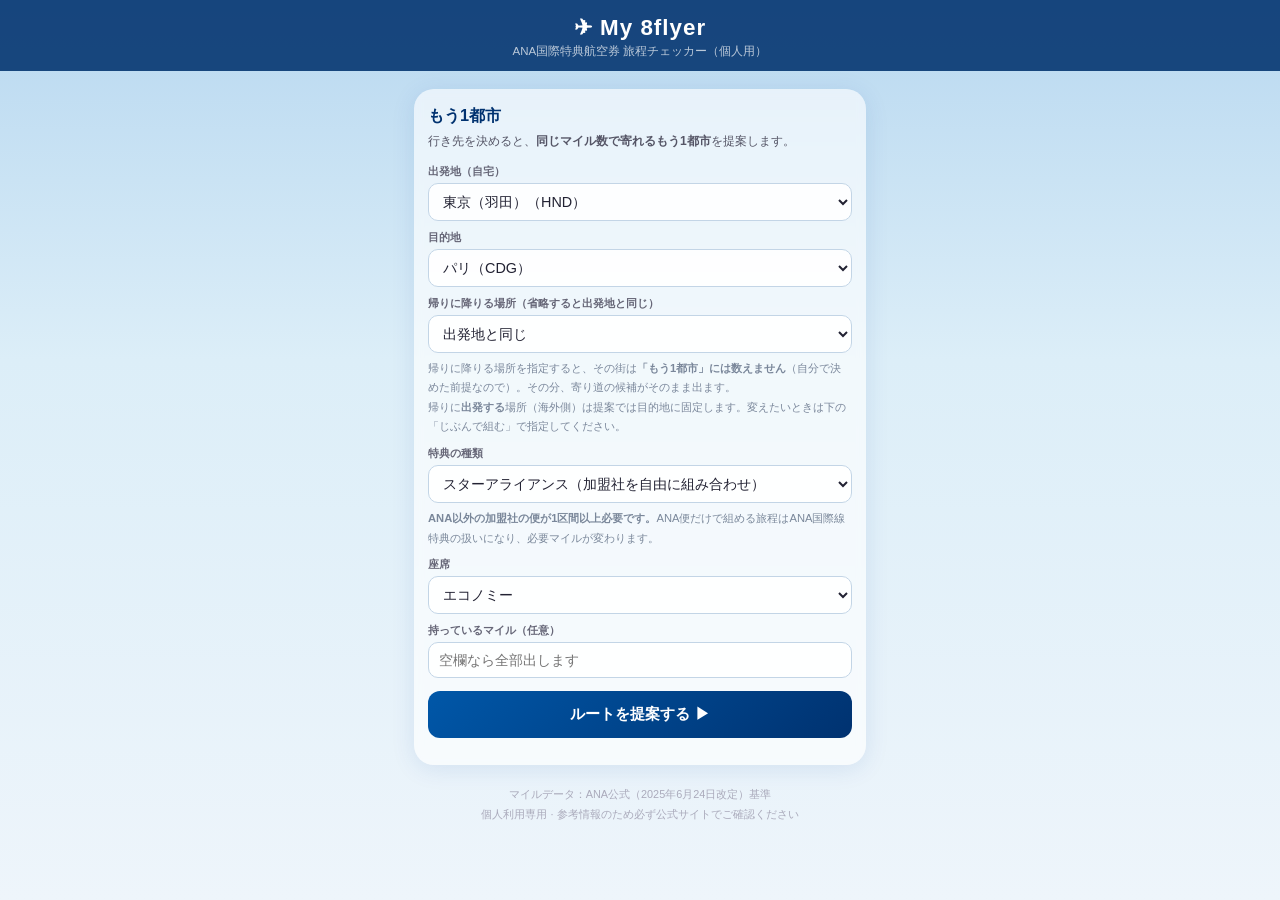
==== commit f88137e7: "fix(my8flyer): 画面文言の違和感9点を是正し、画面遷移マップを新設 ■ 画面文言（実際に描画して確認した9点）  最も明確だったのは、ラベルと既定値の食い違い。 「航空会社（全区間をこの" ====
--- a/index.html
+++ b/index.html
@@ -821,7 +821,8 @@
       margin: 14px 2px 8px;
     }
     .pp-gain h3 { font-size: 0.86rem; color: #003270; font-weight: bold; }
-    .pp-gain span { font-size: 0.74rem; color: #667; }
+    /* マイル数は途中で折り返さない（「62,000 マイ／ル」と割れて読めなくなる） */
+    .pp-gain span { font-size: 0.74rem; color: #667; white-space: nowrap; margin-left: 10px; }
     .pp-list { list-style: none; border: 1px solid #cfe0ee; border-radius: 12px; overflow: hidden; }
     .pp-list li + li { border-top: 1px solid #e3edf5; }
     .pp-city {
@@ -907,6 +908,10 @@
     .pp-kind { font-size: 0.74rem; color: #556; line-height: 1.6; }
     .pp-kind b { color: #223; }
     .pp-kind-warn { color: #8a5a00; background: #fff6e5; border-radius: 8px; padding: 7px 9px; line-height: 1.7; }
+    /* いま選んでいる特典の目印と、成立する提携社の名前 */
+    .pp-kind-now { font-size: 0.64rem; color: #0b5a8a; background: #e6f1f8;
+                   border-radius: 999px; padding: 1px 7px; margin-left: 4px; white-space: nowrap; }
+    .pp-kind-who { color: #0b7a52; }
     .pp-warn { font-size: 0.68rem; color: #8a5a00; background: #fff1d6; border-radius: 999px;
                padding: 1px 6px; margin-left: 4px; white-space: nowrap; }
     .pp-actions { display: flex; flex-direction: column; gap: 8px; margin-top: 12px; }
@@ -961,11 +966,15 @@
           <option value="ana">ANA便のみ</option>
         </select>
       </label>
+      <!-- ★説明は「特典の種類」の直下に置く。航空会社の欄を挟んで下に出すと、
+           どちらの欄の説明なのか読み取れない -->
+      <p class="pp-hint" id="pp-award-hint"></p>
+      <!-- ラベルに「この1社で組みます」と書くと、既定の「すべての提携社から探す」を
+           選んでいるときに欄の中身と食い違う。条件は上の説明側で言う -->
       <label class="pp-field" id="pp-airline-field" hidden>
-        <span>航空会社（全区間をこの1社で組みます）</span>
+        <span>航空会社</span>
         <select id="pp-airline" class="pp-sel"></select>
       </label>
-      <p class="pp-hint" id="pp-award-hint"></p>
       <label class="pp-field">
         <span>座席</span>
         <select id="pp-cabin" class="pp-sel">
@@ -3824,12 +3833,14 @@
   const hint  = document.getElementById('pp-award-hint');
   if (field) field.hidden = kind !== 'partner';
   if (kind === 'partner') ppFillAirlines();
+  // ★選択肢のラベルで言っていることを繰り返さない。
+  //   ここに書くのは「選んだ結果ここが効く」という、ラベルからは読めないことだけ
   if (hint) {
     hint.innerHTML = kind === 'ana'
-      ? 'ANA運航便だけで組む特典です（全5条）。<b>日本発の途中降機はできません。</b>'
+      ? '<b>日本発の途中降機はできません。</b>'
       : kind === 'partner'
-        ? '<b>スターアライアンス便とは混ぜられません。</b>往復の全区間をこの1社の運航便だけで組む必要があります（全7条）。'
-        : '加盟社を自由に組み合わせられます（全7条）。<b>ANA便だけで組める旅程はANA国際線特典の扱いになります。</b>';
+        ? '往復の全区間を同じ1社で組みます。<b>スターアライアンス便とは混ぜられません。</b>'
+        : '<b>ANA以外の加盟社の便が1区間以上必要です。</b>ANA便だけで組める旅程はANA国際線特典の扱いになり、必要マイルが変わります。';
   }
 }
 
@@ -3946,8 +3957,8 @@
   if (kind === 'ana') return 'ANA便のみ';
   if (kind !== 'partner') return 'スターアライアンス';
   const code = PP.req?.partnerAirline;
-  if (!code) return '提携航空会社（すべて）';
-  return '提携 ' + (PP.airlines?.names?.[code] ?? code);
+  if (!code) return '提携航空会社（1社だけ）';
+  return (PP.airlines?.names?.[code] ?? code) + 'のみ';
 }
 
 // 行に出す航空会社の見出し。提携1社のときだけ出す（スタアラは社を1つに決められない）
@@ -4157,9 +4168,12 @@
   // 必要マイルのチャートもシーズンの有無も変わるので、黙って提携特典の顔で出さない
   // ★どの特典・どの社のまとまりで飛ぶ旅程かを必ず添える。
   //   同じ区間でもスタアラ便と提携1社では別の特典で、混ぜて発券できない
-  note.textContent = (w.planLabel ? w.planLabel + '。 ' : '')
-    + (w.awardNote ? w.awardNote + ' ' : '')
-    + (k ? (PP_WAY[k]?.full ?? '') : 'まっすぐ行って、まっすぐ帰る旅程です。');
+  // 体言止めの見出し（planLabel）に句点を付けると据わりが悪いので「／」で区切る
+  note.textContent = [
+    w.planLabel,
+    w.awardNote,
+    k ? (PP_WAY[k]?.full ?? '') : 'まっすぐ行って、まっすぐ帰る旅程です。',
+  ].filter(Boolean).join(' ／ ');
   note.className = 'pp-note' + (w.actualAward === 'ana' ? ' pp-kind-warn' : (w.extraVia === 'home' ? '' : ' plain'));
 
   const it = w.itinerary;
@@ -4197,13 +4211,27 @@
   } catch (e) { console.warn('特典別の判定に失敗:', e); }
   // ✅／❌ の2値にしない。規約を通っていても、実際に選べる便が1社だけで、
   // その社の規約なら違反になる旅程は「⚠️ 要確認」として出す（成立と言い切らない）
-  document.getElementById('pp-kinds').innerHTML = kinds.length
-    ? kinds.map(x => {
+  //
+  // ★いま選んでいる特典を先頭に出す。固定順（ANA→スタアラ→提携）のままだと、
+  //   提携航空会社で探して出てきた旅程なのに「❌ ❌ ✅」の順に並び、
+  //   この旅程は組めないのだと読めてしまう（実測で確認）
+  const chosenKind = PP.req?.awardKind ?? (PP.req?.awardType === 'ana' ? 'ana' : null);
+  const ordered = [...kinds].sort((a, b) =>
+    (b.kind === chosenKind) - (a.kind === chosenKind));
+  document.getElementById('pp-kinds').innerHTML = ordered.length
+    ? ordered.map(x => {
         const icon = x.ok ? '✅' : '❌';
         const cls  = (!x.ok && x.anaOnly) ? ' pp-kind-warn' : '';
+        const mark = x.kind === chosenKind
+          ? ' <span class="pp-kind-now">いま選んでいる特典</span>' : '';
+        // 成立する提携社は名前を出す（「提携航空会社で組める」だけでは予約に進めない）
+        const who = (x.kind === 'partner' && x.ok && x.airlines?.length)
+          ? `<br><span class="pp-kind-who">組める社：${x.airlines.map(a => a.name).join('・')}</span>` : '';
+        // 往路・復路で同じ理由が並ぶことがあるので重複を落とす
+        const why = [...new Set(x.reasons ?? [])].slice(0, 2).join(' ／ ');
         const body = x.ok ? ''
-          : `<br><span style="color:${x.anaOnly ? '#8a5a00' : '#a55'}">${(x.reasons ?? []).slice(0, 2).join(' ／ ')}</span>`;
-        return `<div class="pp-kind${cls}">${icon} <b>${x.label}</b>${body}</div>`;
+          : `<br><span style="color:${x.anaOnly ? '#8a5a00' : '#a55'}">${why}</span>`;
+        return `<div class="pp-kind${cls}">${icon} <b>${x.label}</b>${mark}${body}${who}</div>`;
       }).join('')
     : '';
 
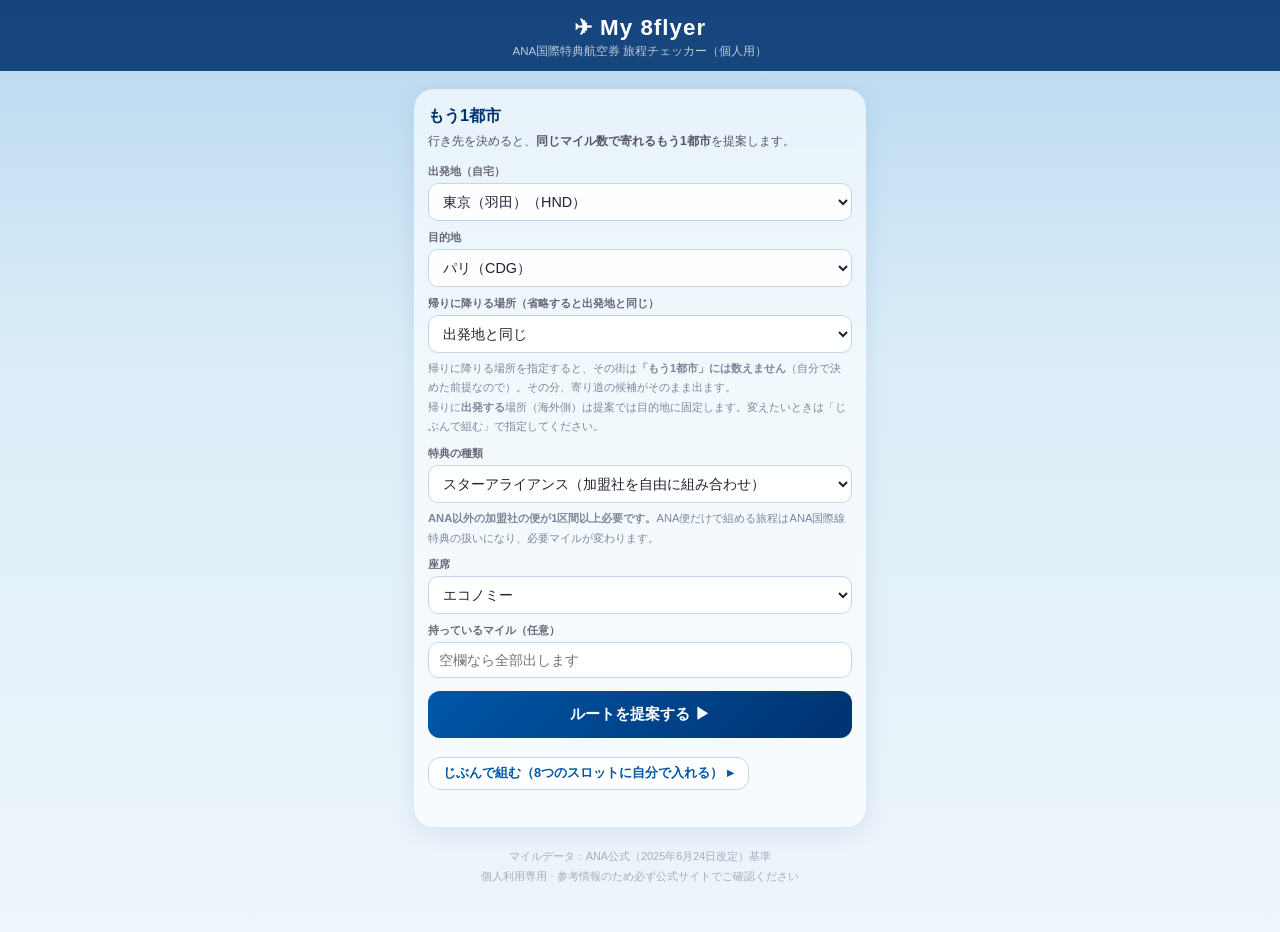
==== commit 3b701fc8: "fix(my8flyer): 画面遷移マップが見つけた動線の穴4件を是正（REQ-91〜94） 単体107件・画面44件がすべて通っている状態で見つかったもの。機能のテストを いくら足しても出てこない" ====
--- a/index.html
+++ b/index.html
@@ -953,7 +953,7 @@
         <span>帰りに降りる場所（省略すると出発地と同じ）</span>
         <select id="pp-arrival" class="pp-sel"></select>
       </label>
-      <p class="pp-hint">帰りに降りる場所を指定すると、その街は<b>「もう1都市」には数えません</b>（自分で決めた前提なので）。その分、寄り道の候補がそのまま出ます。<br>帰りに<b>出発する</b>場所（海外側）は提案では目的地に固定します。変えたいときは下の「じぶんで組む」で指定してください。</p>
+      <p class="pp-hint">帰りに降りる場所を指定すると、その街は<b>「もう1都市」には数えません</b>（自分で決めた前提なので）。その分、寄り道の候補がそのまま出ます。<br>帰りに<b>出発する</b>場所（海外側）は提案では目的地に固定します。変えたいときは「じぶんで組む」で指定してください。</p>
       <!-- ★特典の種類は3つ。スターアライアンスと提携航空会社は**混ぜられない別の特典**で、
            提携社は1社だけで全区間を組む必要がある。1つの「提携航空会社特典」にまとめていた
            ときは、候補を畳む段で遠回りでないスタアラ便が必ず代表になり、提携1社の案が
@@ -987,6 +987,12 @@
         <input id="pp-miles" class="pp-sel" type="number" inputmode="numeric" placeholder="空欄なら全部出します">
       </label>
       <button class="pp-go" id="pp-go" onclick="ppSearch()">ルートを提案する ▶</button>
+      <!-- ★「じぶんで組む」への入口（2026-09-20）。
+           上のヒントがここへ行くよう案内しているのに、この画面にはボタンが無く、
+           実際には 候補 → 旅程 →「読み込む」の3手を踏まないと到達できなかった -->
+      <div class="pp-back" style="margin-top:10px">
+        <button class="pp-ghost" onclick="ppGo('editor')">じぶんで組む（8つのスロットに自分で入れる） ▸</button>
+      </div>
       <div class="pp-msg" id="pp-msg"></div>
     </div>
 
@@ -1031,7 +1037,7 @@
   <!-- ══ S4 じぶんで組む（従来の判定UI）。提案の画面とは行き来で切り替える ══ -->
   <div id="pane-editor" hidden>
   <div class="pp-back">
-    <button class="pp-ghost" onclick="ppGo('s3')">◀ 提案に戻る</button>
+    <button class="pp-ghost" onclick="ppBackFromEditor()">◀ 提案に戻る</button>
     <button class="pp-ghost" onclick="ppFromEditor()">▲ この条件でもう1都市の提案を受ける</button>
   </div>
 
@@ -1042,8 +1048,9 @@
       <span id="settings-chevron">▼</span>
     </div>
     <div id="settings-body" class="settings-body" style="display:none">
-      <!-- 特典航空券タイプ -->
-      <div style="font-size:0.72rem;color:#667;font-weight:bold;margin-bottom:6px">特典航空券タイプ</div>
+      <!-- ★「特典の種類」（さがす画面・3択・探索の絞り込み）と紛らわしかったので、
+           こちらは役割そのもの＝どちらの規約で判定するかを名前にした（2026-09-20） -->
+      <div style="font-size:0.72rem;color:#667;font-weight:bold;margin-bottom:6px">どちらの規約で判定するか</div>
       <div class="mode-options">
         <label class="mode-option">
           <input type="radio" name="awardType" value="partner" onchange="onAwardTypeChange()">
@@ -1057,6 +1064,8 @@
       <div id="award-type-note" style="font-size:0.7rem;color:#88a;line-height:1.6;margin:-4px 0 10px 4px">
         提携航空会社：途中降機1回・乗換 国内1+海外2/方向、エリア制限あり<br>
         ANA便のみ：日本発SO不可・乗換 国内1/方向のみ<br>
+        <span style="color:#667">※「さがす」画面の<b>特典の種類</b>（スターアライアンス／提携航空会社／ANA便のみ）は
+        <b>どの航空会社で探すか</b>の指定です。こちらは<b>判定に使う規約</b>の切り替えで、別のものです。</span><br>
         <span style="color:#a55;font-weight:bold">※本ツールは日本発着の旅程専用です。海外発の場合は未対応です。</span>
       </div>
       <hr class="settings-divider">
@@ -3939,7 +3948,15 @@
 
 // 画面はいちどに1つだけ出す。ボタンが全部同じ画面に並ぶと、
 // どれが「いま押すもの」なのか分からなくなる
-function ppGo(screen) {
+// ★画面に URL を持たせる（2026-09-20）。
+// それまで ppGo は hidden を付け外しするだけで履歴を積まなかったため、
+// **ブラウザの戻る・再読込で必ず「さがす」に戻り、組みかけの旅程が消えていた**。
+// スマホは別アプリに切り替えただけでタブが再読込されることがあり、実害が出ていた。
+const PP_HASH = { s1: '#search', s2: '#candidates', s3: '#itinerary', editor: '#editor' };
+const PP_SCREEN = Object.fromEntries(Object.entries(PP_HASH).map(([k, v]) => [v, k]));
+
+// 画面を切り替えるだけ（履歴には触らない）
+function ppShow(screen) {
   const on = (id, yes) => { const el = document.getElementById(id); if (el) el.hidden = !yes; };
   on('pp-s1', screen === 's1');
   on('pp-s2', screen === 's2');
@@ -3947,7 +3964,52 @@
   on('pane-editor', screen === 'editor');
   const pp = document.getElementById('pp');
   if (pp) pp.hidden = screen === 'editor';
+  PP.screen = screen;
   window.scrollTo({ top: 0, behavior: 'auto' });
+}
+
+function ppGo(screen, opts = {}) {
+  ppShow(screen);
+  const hash = PP_HASH[screen] ?? PP_HASH.s1;
+  try {
+    // 復元中は履歴を積まない（戻るボタンが同じ画面を往復するだけになるため）
+    if (opts.replace || PP.restoring) history.replaceState({ screen }, '', hash);
+    else if (location.hash !== hash) history.pushState({ screen }, '', hash);
+  } catch (e) {
+    // file:// で開いた等で履歴APIが使えなくても、画面の切替そのものは止めない
+    console.warn('履歴を更新できませんでした:', e);
+  }
+}
+
+// 戻る・進む・再読込で「さがす」より先の画面へ入るときの復元。
+// ★候補の一覧は計算結果なので保存されていない。条件は localStorage にあるので、
+//   無ければ作り直す。どの旅程を開いていたかまでは復元できないので候補で止める。
+async function ppRestore(screen) {
+  if (screen === 's1' || PP.base || PP.rows?.length) { ppShow(screen); return; }
+  PP.restoring = true;
+  try {
+    await ppSearch();                       // 条件は前回の入力が復元されている
+    if (screen === 's3' || screen === 'editor') ppGo('s2', { replace: true });
+  } catch (e) {
+    console.warn('前の画面を復元できませんでした:', e);
+    ppGo('s1', { replace: true });
+  } finally {
+    PP.restoring = false;
+  }
+}
+
+window.addEventListener('popstate', (ev) => {
+  const screen = ev.state?.screen ?? PP_SCREEN[location.hash] ?? 's1';
+  ppRestore(screen);
+});
+
+// ★「◀ 提案に戻る」の戻り先（2026-09-20）。
+// それまで常に s3 へ戻していたため、保存ルートの読込など **s3 を経ずに
+// じぶんで組むを開いた場合、中身が空の画面に着地**していた。
+function ppBackFromEditor() {
+  if (PP.chosen) { ppGo('s3'); return; }
+  if (PP.base || PP.rows?.length) { ppGo('s2'); return; }
+  ppGo('s1');
 }
 
 // 条件バーに出す「特典の種類」の見出し。提携1社のときは社名まで出す
@@ -4363,7 +4425,13 @@
 updateAllDots();
 initSettings();
 ppInitSelects();
-ppGo('s1');            // 起動時は「さがす」だけを出す
+// 起動時。URLにハッシュがあればその画面へ戻す（再読込・共有リンク・戻るボタン）
+// ★ハッシュは ppGo より先に読む。ppGo が replaceState で書き換えてしまうため
+{
+  const booted = PP_SCREEN[location.hash] ?? 's1';
+  ppGo('s1', { replace: true });
+  if (booted !== 's1') ppRestore(booted);
+}
 // 規約データ（data/award-rules.json）は非同期に読む。
 // 届いてから乗り換え上限カウンタを描き直す（それまで上限は表示しない）
 rulesReady.then(() => updateTransitCounter());
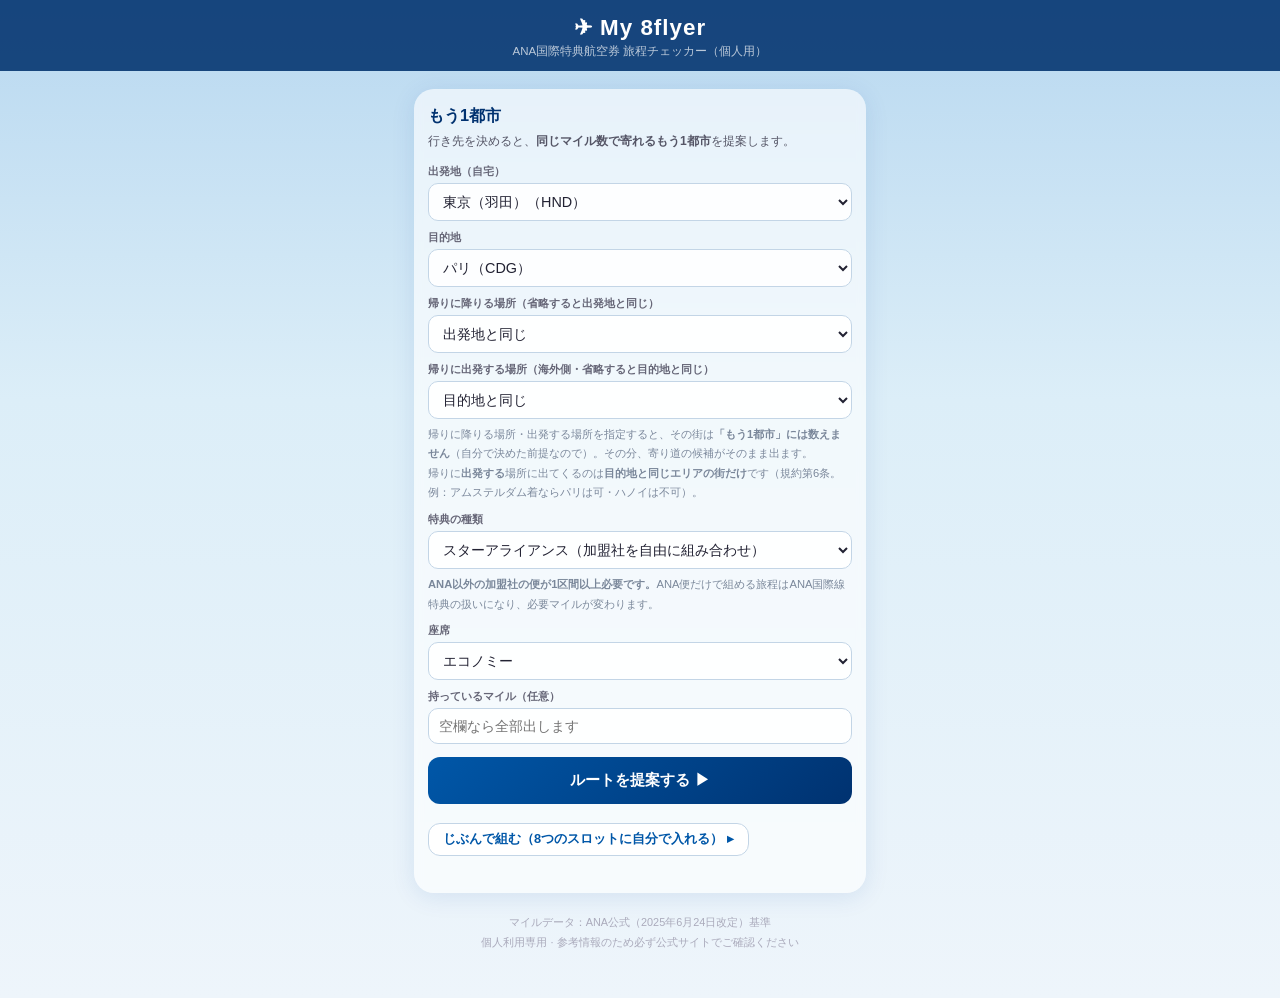
==== commit 2bc7788c: "feat(my8flyer): オープンジョー（帰りに出発する場所）を提案でも指定できるようにした（REQ-97〜99） 「じぶんで組む」で指定した復路出発地が提案に戻ると黙って消えていた。 提案エン" ====
--- a/index.html
+++ b/index.html
@@ -947,13 +947,19 @@
       </label>
       <label class="pp-field">
         <span>目的地</span>
-        <select id="pp-dest" class="pp-sel"></select>
+        <select id="pp-dest" class="pp-sel" onchange="ppDestChange()"></select>
       </label>
       <label class="pp-field">
         <span>帰りに降りる場所（省略すると出発地と同じ）</span>
         <select id="pp-arrival" class="pp-sel"></select>
       </label>
-      <p class="pp-hint">帰りに降りる場所を指定すると、その街は<b>「もう1都市」には数えません</b>（自分で決めた前提なので）。その分、寄り道の候補がそのまま出ます。<br>帰りに<b>出発する</b>場所（海外側）は提案では目的地に固定します。変えたいときは「じぶんで組む」で指定してください。</p>
+      <!-- ★帰りに出発する場所（オープンジョー・2026-09-21 新設）。
+           選択肢は目的地と同じエリアだけに絞る＝第6条で組めない街を選ばせないため -->
+      <label class="pp-field">
+        <span>帰りに出発する場所（海外側・省略すると目的地と同じ）</span>
+        <select id="pp-return-dep" class="pp-sel"><option value="">目的地と同じ</option></select>
+      </label>
+      <p class="pp-hint">帰りに降りる場所・出発する場所を指定すると、その街は<b>「もう1都市」には数えません</b>（自分で決めた前提なので）。その分、寄り道の候補がそのまま出ます。<br>帰りに<b>出発する</b>場所に出てくるのは<b>目的地と同じエリアの街だけ</b>です（規約第6条。例：アムステルダム着ならパリは可・ハノイは不可）。</p>
       <!-- ★特典の種類は3つ。スターアライアンスと提携航空会社は**混ぜられない別の特典**で、
            提携社は1社だけで全区間を組む必要がある。1つの「提携航空会社特典」にまとめていた
            ときは、候補を畳む段で遠回りでないスタアラ便が必ず代表になり、提携1社の案が
@@ -1684,6 +1690,11 @@
 // ===== アプリ状態 =====
 const STATE = {
   awardType:   'partner',  // 'partner' (提携航空会社・全7条) | 'ana' (ANA便のみ・全5条)
+  // ★さがす画面で選んだ「特典の種類」（3択）と航空会社。規約判定の awardType（2値）とは別物で、
+  //   片方から他方を導かない。持たせていなかったため、じぶんで組むを往復すると
+  //   「提携1社（ベトナム航空）」が「スターアライアンス」に化けていた（REQ-95）
+  awardKind:   null,   // 'star' | 'partner' | 'ana' | null（さがす画面を経ていない）
+  partnerAirline: null,// 提携1社のときの社コード（例 'VN'）
   departure:   null,
   destination: null,
   arrival:     null,
@@ -3673,6 +3684,8 @@
   // 保存時点に無かったキーは前のルートの値が残るので、代入前に既定へ戻す
   STATE.outboundSurface = [false, false, false];
   STATE.returnSurface   = [false, false, false];
+  STATE.awardKind       = null;
+  STATE.partnerAirline  = null;
   Object.assign(STATE, route.state);
   (route.flightData ?? []).forEach(({ leg, data }) => { if (data) FLIGHT_CACHE.set(leg, data); });
   updateAllDots();
@@ -3811,7 +3824,52 @@
   }
   ppFillAirlines();                    // 提携社の一覧は airlines.json が正本（非同期）
   ppAwardChange();
-}
+  // 復路出発地は目的地のエリアに依存するので、選択肢を作ってから前回の値を戻す
+  ppFillReturnDeps().then(() => {
+    const rd = document.getElementById('pp-return-dep');
+    const saved = localStorage.getItem('pp-return-dep') ?? '';
+    if (rd && [...rd.options].some((o) => o.value === saved)) rd.value = saved;
+  });
+}
+
+// ===== オープンジョー（帰りに出発する場所）＝規約第6条（2026-09-21・REQ-97）=====
+// 往路到着地（目的地）と復路出発地は**同一エリア内**でなければならない。
+// エリアの対応表は src/rules-core.js の zoneToArea() が正本＝ここに書き写さない。
+// 判定できないとき（規約データ未読）は null を返す。推測で「組める」と言わない
+function ppSameArea(a, b) {
+  if (!RULES_CORE) return null;
+  const za = CITIES.find((c) => c.iata === a)?.zone;
+  const zb = CITIES.find((c) => c.iata === b)?.zone;
+  if (za == null || zb == null) return null;
+  return RULES_CORE.zoneToArea(za) === RULES_CORE.zoneToArea(zb);
+}
+
+// 目的地と同じエリアの海外都市だけを並べる。
+// 組めない街を選ばせてから0件を返すのは、利用者の時間を使わせて何も教えないのと同じ
+async function ppFillReturnDeps() {
+  const sel = document.getElementById('pp-return-dep');
+  if (!sel) return;
+  const dest = document.getElementById('pp-dest')?.value;
+  const keep = sel.value;                       // いま選んでいるもの（作り直しても残す）
+  await rulesReady;                             // zoneToArea は rules-core にある
+  const head = '<option value="">目的地と同じ</option>';
+  if (!RULES_CORE || !dest) {
+    // 規約データを読めていないなら選択肢を作らない（推測で並べない）
+    sel.innerHTML = head;
+    sel.value = '';
+    return;
+  }
+  const opts = CITIES
+    .filter((c) => c.type === 'overseas' && !c.group && c.iata !== dest
+                   && ppSameArea(dest, c.iata) === true)
+    .map((c) => `<option value="${c.iata}">${c.name}（${c.iata}）</option>`);
+  sel.innerHTML = head + opts.join('');
+  // 目的地を変えて前の選択がエリア外になったら「目的地と同じ」へ戻す（黙って効かせ続けない）
+  sel.value = [...sel.options].some((o) => o.value === keep) ? keep : '';
+}
+
+// 目的地を変えたら、帰りに出発できる街の顔ぶれも変わる
+function ppDestChange() { ppFillReturnDeps(); }
 
 // 提携航空会社の選択肢を作る。正本は data/airlines.json の ana_partners で、
 // スターアライアンス加盟社は star 側で扱うのでここには出さない
@@ -3904,13 +3962,32 @@
     };
     // 指定があるときだけ渡す（空欄なら従来どおり自動で候補を出す）
     if (arrival && arrival !== origin) req.arrival = arrival;
+    // 帰りに出発する場所（オープンジョー・REQ-97）。目的地と同じなら条件にしない
+    const retDep = document.getElementById('pp-return-dep')?.value || null;
+    if (retDep && retDep !== req.destination) {
+      // 第6条を満たさない指定は、黙って外さずここで止める（理由を出すため）
+      if (ppSameArea(req.destination, retDep) !== true) {
+        const e = new Error(`${ppCityName(req.destination)} と ${ppCityName(retDep)} は同じエリアではないため、`
+          + `この組み合わせでは特典を組めません（規約第6条）。`
+          + `「帰りに出発する場所」を目的地と同じに戻すか、同じエリアの街を選んでください。`);
+        e.userInput = true;      // 不具合ではなく入力の誤り。ログには流さない（本物の例外が埋もれる）
+        throw e;
+      }
+      req.returnDep = retDep;
+    }
     if (PP.mustVia && PP.mustVia.length) req.mustVia = PP.mustVia;
 
     localStorage.setItem('pp-origin', req.origin);
     localStorage.setItem('pp-dest',   req.dest ?? req.destination);
     localStorage.setItem('pp-award-kind', req.awardKind);
     localStorage.setItem('pp-partner-airline', req.partnerAirline ?? '');
+    localStorage.setItem('pp-return-dep', req.returnDep ?? '');
     PP.req = req;
+    // ★特典の種類と社は STATE にも同期する（REQ-95）。
+    //   ppToEditor（旅程を持ち帰る）だけで写すと、旅程を開かずに「じぶんで組む」へ
+    //   入ったときに前回の検索条件が残り、戻ったときに別の特典で探してしまう
+    STATE.awardKind      = req.awardKind;
+    STATE.partnerAirline = req.partnerAirline;
 
     const { proposals, stats } = PP.mod.propose(req, {
       rules: RULES_CFG, charts: PP.charts, cities: CITIES, graph: PP.graph,
@@ -3932,9 +4009,9 @@
     ppRender();
     ppGo('s2');                       // さがす → 候補（画面を切り替える）
   } catch (e) {
-    console.error(e);
+    if (!e.userInput) console.error(e);      // 想定内の入力誤りはログに出さない
     msg.className = 'pp-msg';
-    msg.textContent = '提案を作れませんでした：' + e.message;
+    msg.textContent = e.userInput ? e.message : '提案を作れませんでした：' + e.message;
   } finally {
     btn.disabled = false;
   }
@@ -4075,6 +4152,7 @@
   const pin = document.getElementById('pp-cond-pin');
   const bits = [];
   if (PP.req.arrival)   bits.push(ppCityName(PP.req.arrival) + 'に帰着');
+  if (PP.req.returnDep) bits.push(ppCityName(PP.req.returnDep) + '発で帰る');
   if (PP.req.mustVia?.length) bits.push(PP.req.mustVia.map(ppCityName).join('・') + 'を必ず通る');
   pin.textContent = bits.join(' ・ ');
   pin.hidden = bits.length === 0;
@@ -4093,11 +4171,27 @@
   ul.innerHTML = '';
   if (!list.length) {
     // 黙って空にしない。何が効いて0件になったのかと、その外し方を出す
-    ul.innerHTML = PP.req.mustVia?.length
-      ? `<li style="padding:12px;font-size:0.8rem;color:#7a879a">`
-        + `${PP.req.mustVia.map(ppCityName).join('・')} を必ず通る案がありませんでした。`
-        + `<br><button class="pp-ghost" style="margin-top:8px" onclick="ppClearVia()">経由地の条件を外してさがす</button></li>`
-      : '<li style="padding:12px;font-size:0.8rem;color:#7a879a">もう1都市を足せる案がありません</li>';
+    const lead = 'padding:12px;font-size:0.8rem;color:#7a879a';
+    // ★効いている条件を**全部**挙げて、それぞれに外すボタンを出す。
+    //   先に見つかった1つだけを出すと、条件が2つ効いているときに
+    //   片方を外しても0件のままで、利用者は何が残っているのか分からない
+    const blockers = [];
+    if (PP.req.mustVia?.length) blockers.push({
+      why: `${PP.req.mustVia.map(ppCityName).join('・')} を必ず通る`,
+      label: '経由地の条件を外してさがす', fn: 'ppClearVia()',
+    });
+    if (PP.req.returnDep) blockers.push({
+      why: `${ppCityName(PP.req.returnDep)} 発で帰る`,
+      label: '帰りに出発する場所の条件を外してさがす', fn: 'ppClearReturnDep()',
+    });
+    ul.innerHTML = blockers.length
+      ? `<li style="${lead}">次の条件に合う案がありませんでした：`
+        + blockers.map((b) => b.why).join(' ／ ')
+        + `<br><span style="color:#9aa7b8">その街から帰る便が路線データに無いか、規約に合いません。</span>`
+        + blockers.map((b) =>
+            `<br><button class="pp-ghost" style="margin-top:8px" onclick="${b.fn}">${b.label}</button>`).join('')
+        + `</li>`
+      : `<li style="${lead}">もう1都市を足せる案がありません</li>`;
   }
   list.forEach((r, i) => {
     const li = document.createElement('li');
@@ -4379,14 +4473,45 @@
   }
   document.getElementById('pp-origin').value = STATE.departure;
   document.getElementById('pp-dest').value   = STATE.destination;
-  // 「じぶんで組む」側の設定は規約2種（全7条／全5条）なので、提携はスタアラとして開く。
-  // 提携1社で探したいときは、提案画面で「提携航空会社」に切り替えてもらう
-  document.getElementById('pp-award').value  = STATE.awardType === 'ana' ? 'ana' : 'star';
+  // 「この条件で」と書いてある以上、特典の種類と航空会社を作り直さない（REQ-95）。
+  // じぶんで組む側の設定は規約2値（全7条／全5条）しか持たないので、
+  // 3択（star / partner / ana）と社コードは STATE に持ち帰ったものから戻す
+  const awardEl = document.getElementById('pp-award');
+  if (STATE.awardType === 'ana') {
+    awardEl.value = 'ana';                       // 規約を全5条にしたなら特典もANA便のみ
+  } else if (STATE.awardKind && STATE.awardKind !== 'ana') {
+    awardEl.value = STATE.awardKind;             // さがす画面で選んだものをそのまま戻す
+  } else if (awardEl.value === 'ana') {
+    awardEl.value = 'star';                      // 規約は全7条なのに「ANA便のみ」は成り立たない
+  }
+  // ★ここまでで STATE に手がかりが無い場合（保存ルートの読込など）は画面の値を上書きしない。
+  //   その値は ppInitSelects が localStorage から戻した「前回の選択」である
   ppAwardChange();
+  if (awardEl.value === 'partner') {
+    await ppFillAirlines();                      // 選択肢が並ぶ前に value を入れても入らない
+    const airEl = document.getElementById('pp-airline');
+    const code  = STATE.partnerAirline;
+    if (airEl && code && [...airEl.options].some(o => o.value === code)) airEl.value = code;
+  }
   document.getElementById('pp-arrival').value =
     (STATE.arrival && STATE.arrival !== STATE.departure) ? STATE.arrival : '';
+  // 帰りに出発する場所（オープンジョー）も引き継ぐ（REQ-98）。
+  // 目的地を入れ替えたので選択肢を作り直してから入れる
+  const rdEl = document.getElementById('pp-return-dep');
+  if (rdEl) {
+    await ppFillReturnDeps();
+    const rd = (STATE.returnDep && STATE.returnDep !== STATE.destination) ? STATE.returnDep : '';
+    // ★第6条を満たさない指定は選択肢に無い＝そのままでは value に入らず、黙って条件が外れる。
+    //   選べる形にしておき、組めるかどうかの判定と文言は ppSearch の1か所に任せる
+    if (rd && ![...rdEl.options].some((o) => o.value === rd)) {
+      rdEl.insertAdjacentHTML('beforeend',
+        `<option value="${rd}">${ppCityName(rd)}（${rd}）</option>`);
+    }
+    rdEl.value = rd;
+  }
   // いま置いてある経由地を条件にする（目的地・出発地・帰着地は条件ではない）
-  PP.mustVia = [...STATE.outbound, ...STATE.return].filter(Boolean)
+  // 往路と復路で同じ街を通る旅程は多い。重ねると条件バーに「ハノイ・ハノイ」と出るので畳む（REQ-96）
+  PP.mustVia = [...new Set([...STATE.outbound, ...STATE.return].filter(Boolean))]
     .filter(i => i !== STATE.destination && i !== STATE.departure && i !== STATE.arrival);
   ppGo('s1');
   await ppSearch();
@@ -4395,6 +4520,13 @@
 // 経由地の条件を外してもう一度さがす
 async function ppClearVia() {
   PP.mustVia = [];
+  await ppSearch();
+}
+
+// 帰りに出発する場所の条件を外してもう一度さがす（REQ-99）
+async function ppClearReturnDep() {
+  const rd = document.getElementById('pp-return-dep');
+  if (rd) rd.value = '';
   await ppSearch();
 }
 
@@ -4404,6 +4536,7 @@
   if (!w) return;
   const it = w.itinerary;
   STATE.awardType   = PP.req.awardType;
+  // 特典の種類（3択）と社は ppSearch が STATE へ同期している。ここで作り直さない
   STATE.departure   = it.departure;
   STATE.destination = it.destination;
   STATE.arrival     = it.arrival ?? null;
